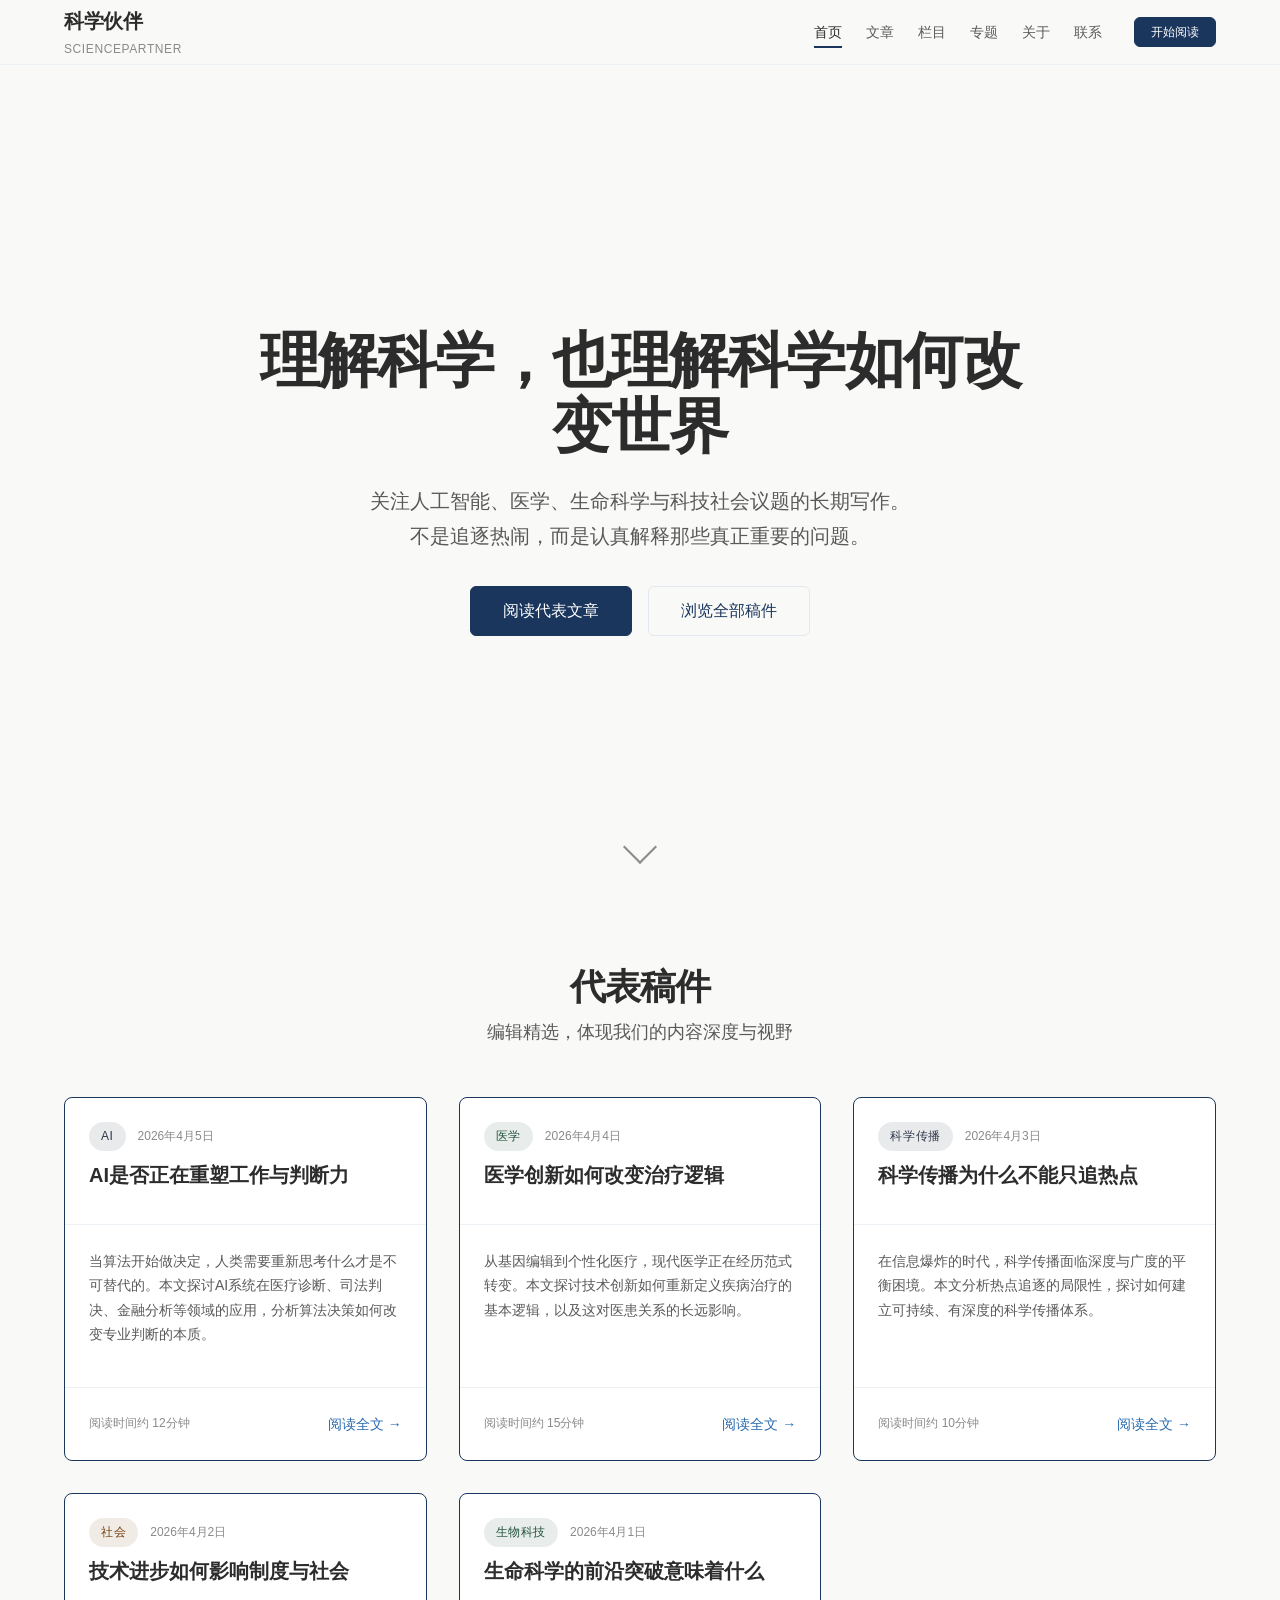
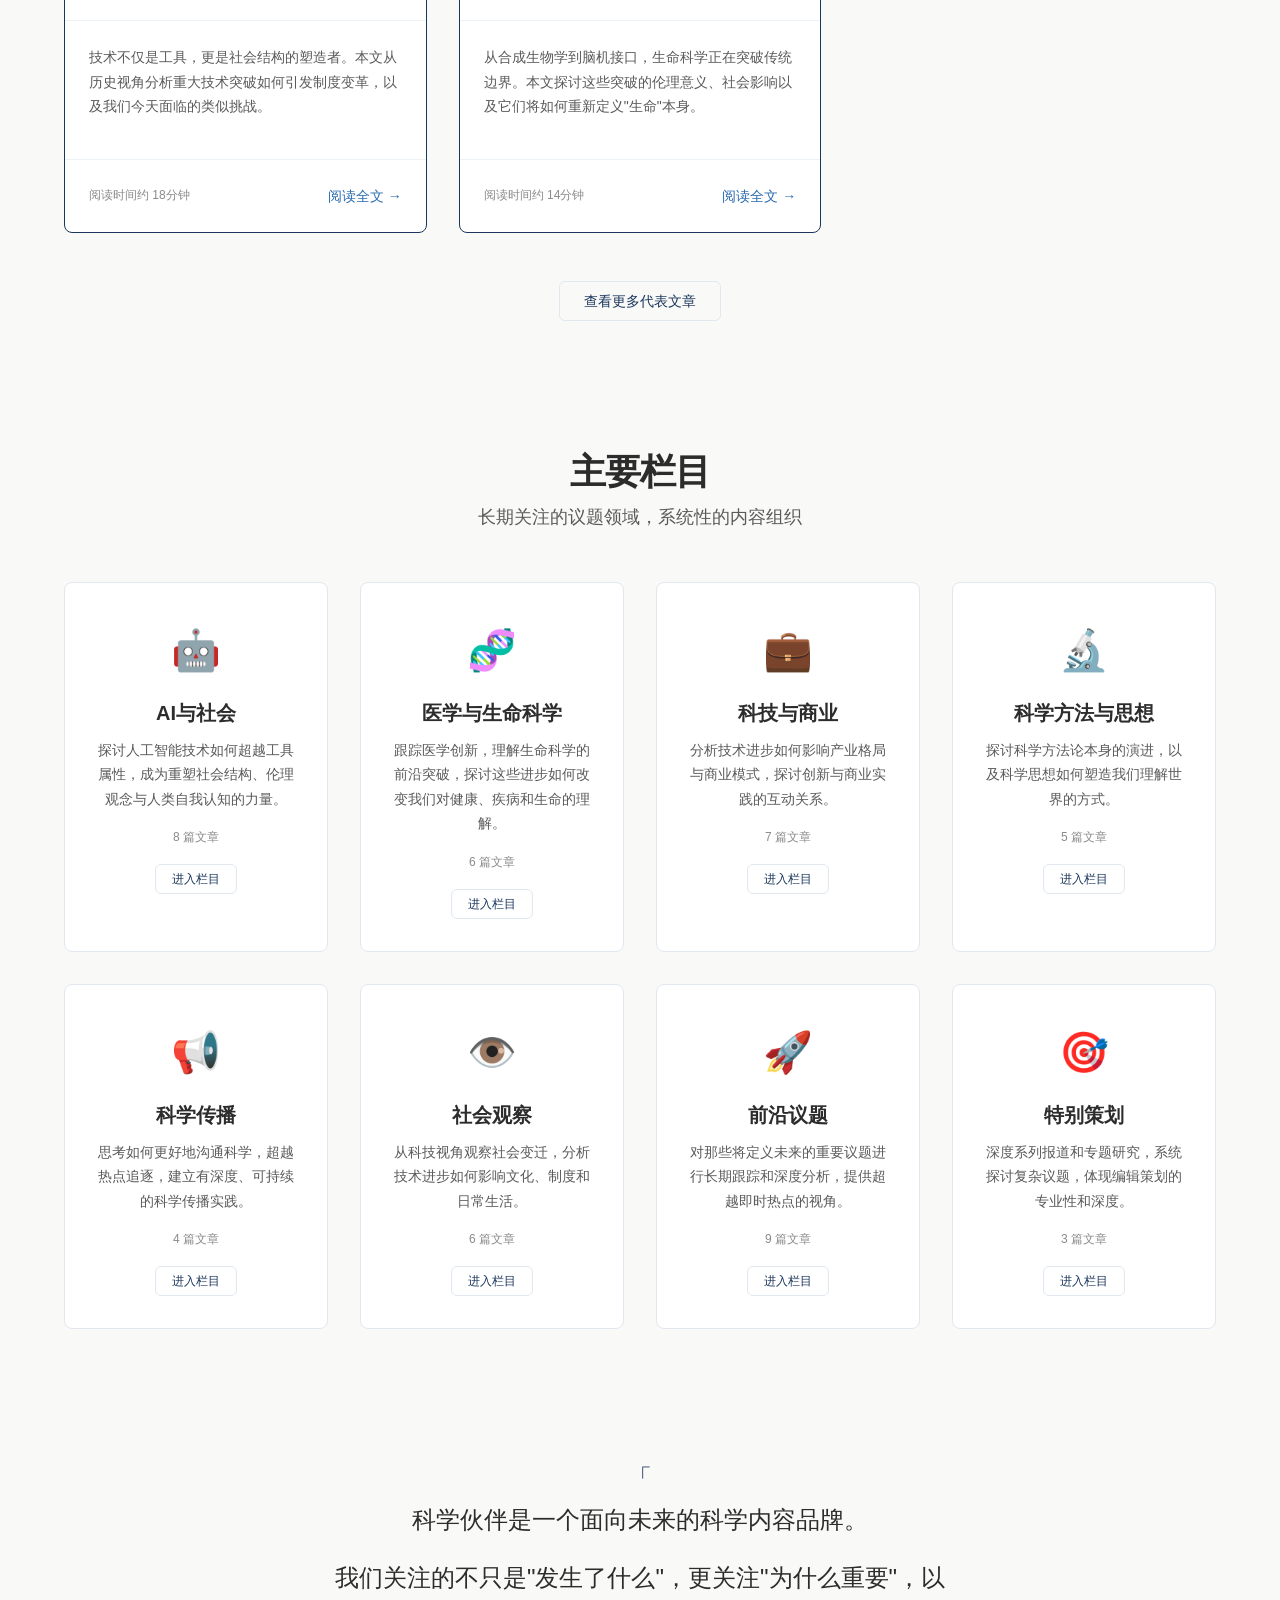
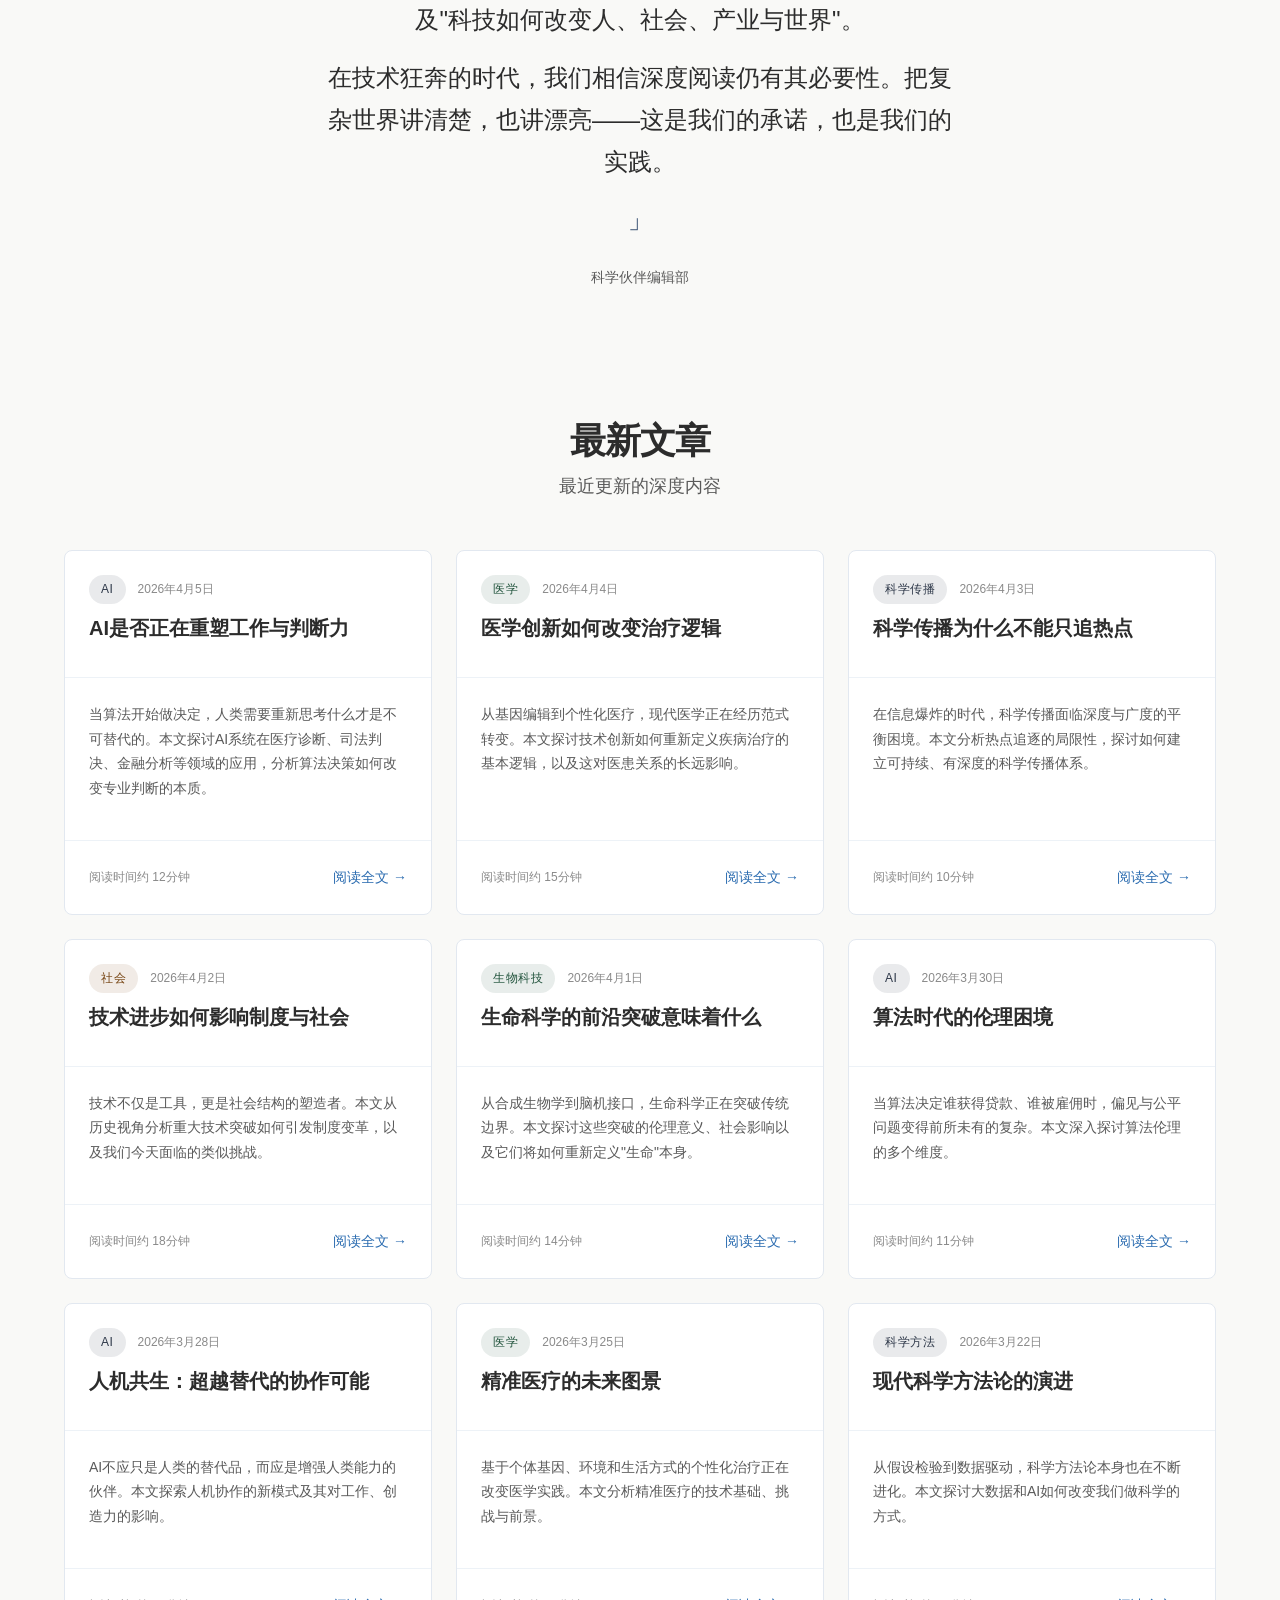
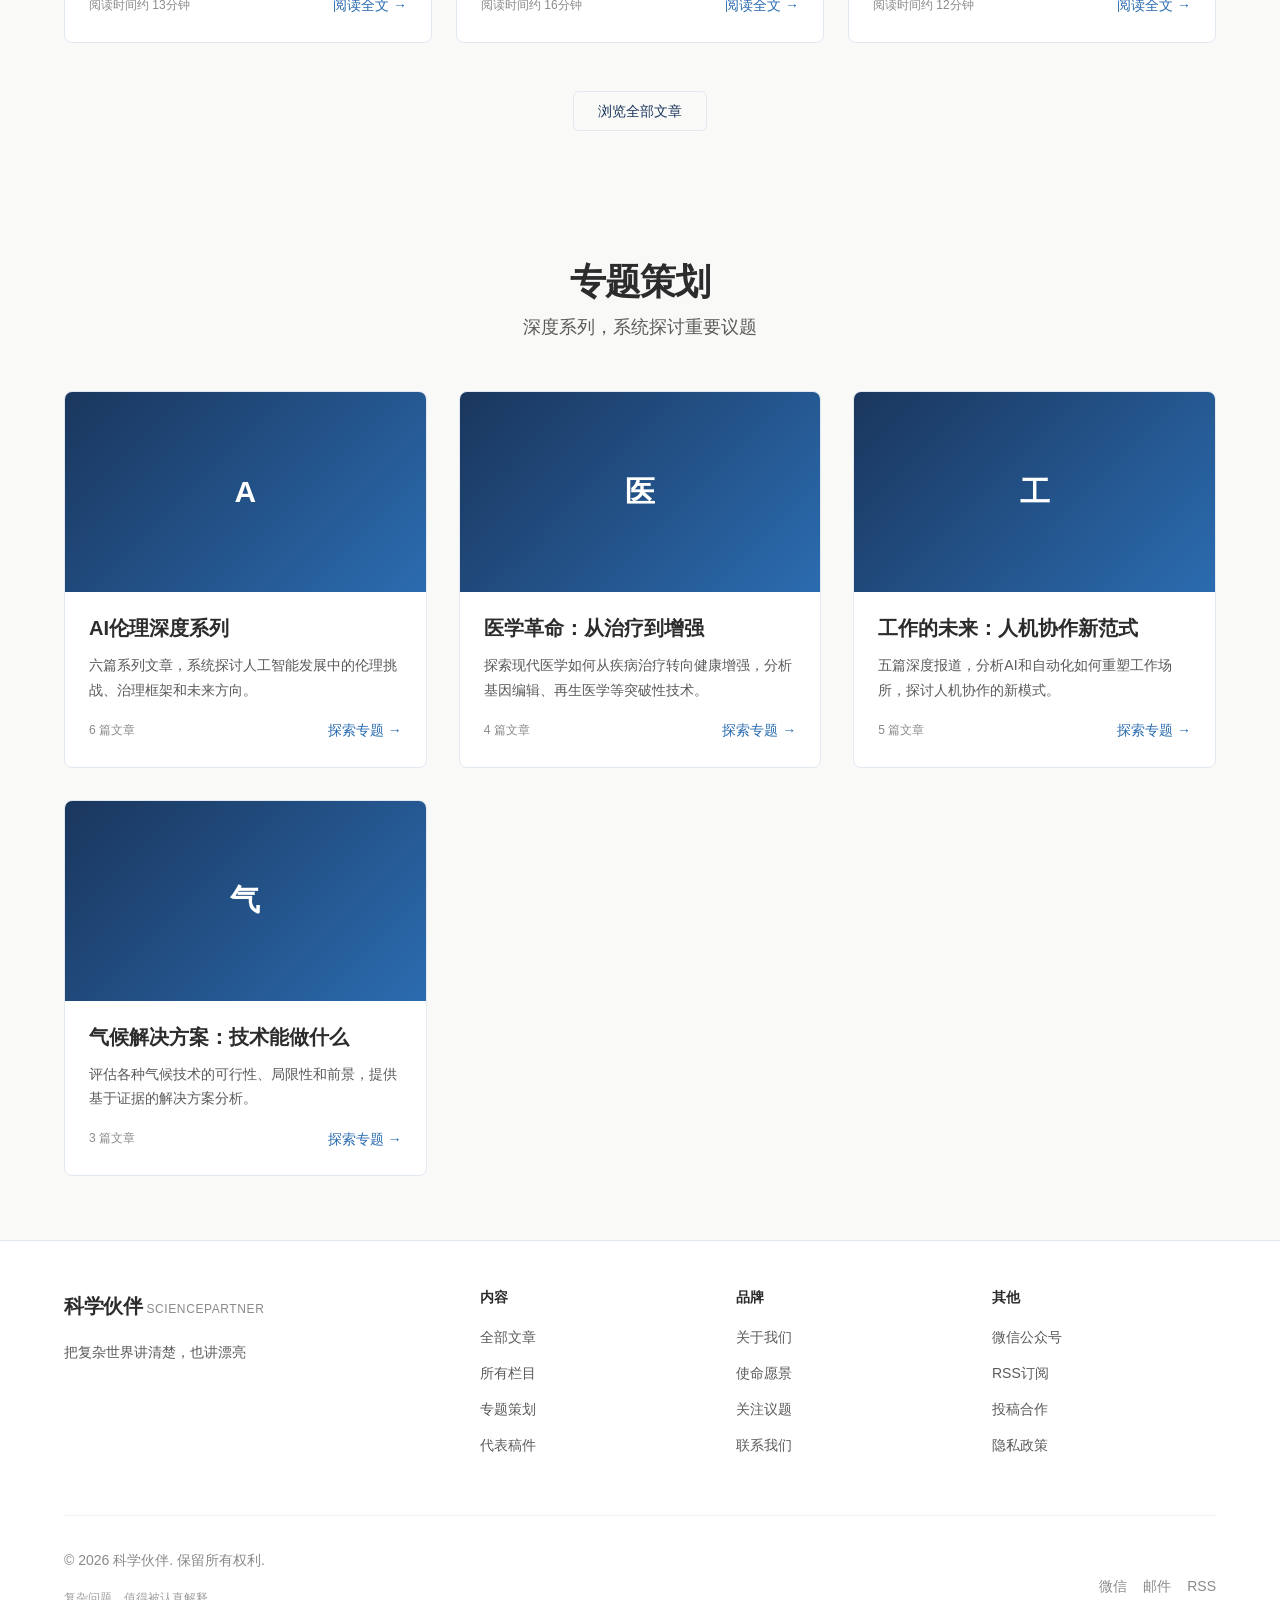
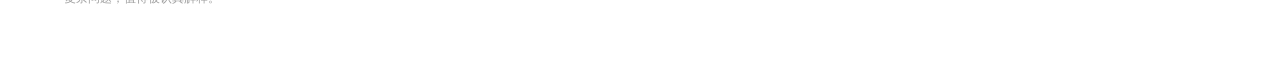
==== index.html @ 5c5bd644 "初始提交: 科学伙伴网站" ====
<!DOCTYPE html>
<html lang="zh-CN">
<head>
    <meta charset="UTF-8">
    <meta name="viewport" content="width=device-width, initial-scale=1.0">
    <title>科学伙伴 - 理解科学，也理解科学如何改变世界</title>
    <meta name="description" content="科学伙伴是一个面向未来的科学内容品牌，关注人工智能、医学、生命科学与科技社会议题的深度写作。">
    
    <!-- Open Graph -->
    <meta property="og:title" content="科学伙伴 - 理解科学，也理解科学如何改变世界">
    <meta property="og:description" content="高端科学内容品牌，专注于深度科学写作与传播">
    <meta property="og:type" content="website">
    <meta property="og:url" content="https://sciencepartner.com.cn">
    
    <!-- 字体预加载 -->
    <link rel="preconnect" href="https://fonts.googleapis.com">
    <link rel="preconnect" href="https://fonts.gstatic.com" crossorigin>
    
    <!-- CSS -->
    <link rel="stylesheet" href="css/main.css">
    <link rel="stylesheet" href="css/components.css">
    <link rel="stylesheet" href="css/utilities.css">
    
    <!-- Favicon -->
    <link rel="icon" type="image/svg+xml" href="assets/icons/favicon.svg">
    <link rel="alternate icon" href="assets/icons/favicon.ico">
    
    <!-- 主题颜色 -->
    <meta name="theme-color" content="#F9F9F7">
    
    <!-- 脚本 -->
    <script src="js/main.js" defer></script>
</head>
<body>
    <!-- 导航栏 -->
    <nav class="navbar" role="navigation" aria-label="主导航">
        <div class="container">
            <a href="/" class="navbar-brand">
                <span class="brand-name">科学伙伴</span>
                <span class="brand-subtitle">SciencePartner</span>
            </a>
            
            <button class="navbar-toggle" aria-label="切换菜单" aria-expanded="false">
                <span class="toggle-icon"></span>
            </button>
            
            <div class="navbar-menu">
                <ul class="navbar-nav">
                    <li class="nav-item"><a href="/" class="nav-link active">首页</a></li>
                    <li class="nav-item"><a href="essays.html" class="nav-link">文章</a></li>
                    <li class="nav-item"><a href="columns/" class="nav-link">栏目</a></li>
                    <li class="nav-item"><a href="features/" class="nav-link">专题</a></li>
                    <li class="nav-item"><a href="about.html" class="nav-link">关于</a></li>
                    <li class="nav-item"><a href="contact.html" class="nav-link">联系</a></li>
                </ul>
                
                <div class="navbar-actions">
                    <a href="essays.html?filter=featured" class="btn btn-primary btn-sm">开始阅读</a>
                </div>
            </div>
        </div>
    </nav>

    <!-- Hero 首屏 -->
    <header class="hero" role="banner">
        <div class="container">
            <div class="hero-content">
                <h1 class="hero-title">理解科学，也理解科学如何改变世界</h1>
                <p class="hero-subtitle">
                    关注人工智能、医学、生命科学与科技社会议题的长期写作。<br>
                    不是追逐热闹，而是认真解释那些真正重要的问题。
                </p>
                <div class="hero-actions">
                    <a href="#featured-essays" class="btn btn-primary btn-lg">阅读代表文章</a>
                    <a href="essays.html" class="btn btn-outline btn-lg">浏览全部稿件</a>
                </div>
            </div>
            
            <div class="hero-scroll">
                <a href="#featured-essays" class="scroll-indicator" aria-label="向下滚动">
                    <span class="scroll-arrow"></span>
                </a>
            </div>
        </div>
    </header>

    <main class="main-content">
        <!-- 代表稿件 -->
        <section id="featured-essays" class="section section-featured">
            <div class="container">
                <div class="section-header">
                    <h2 class="section-title">代表稿件</h2>
                    <p class="section-subtitle">编辑精选，体现我们的内容深度与视野</p>
                </div>
                
                <div class="essays-grid" id="featured-essays-grid">
                    <!-- 动态加载代表文章 -->
                </div>
                
                <div class="section-footer">
                    <a href="essays.html?filter=featured" class="btn btn-outline">查看更多代表文章</a>
                </div>
            </div>
        </section>

        <!-- 栏目入口 -->
        <section class="section section-columns">
            <div class="container">
                <div class="section-header">
                    <h2 class="section-title">主要栏目</h2>
                    <p class="section-subtitle">长期关注的议题领域，系统性的内容组织</p>
                </div>
                
                <div class="columns-grid" id="columns-grid">
                    <!-- 动态加载栏目 -->
                </div>
            </div>
        </section>

        <!-- 品牌说明 -->
        <section class="section section-brand">
            <div class="container container-narrow">
                <div class="brand-statement">
                    <blockquote class="statement-quote">
                        <p>科学伙伴是一个面向未来的科学内容品牌。</p>
                        <p>我们关注的不只是"发生了什么"，更关注"为什么重要"，以及"科技如何改变人、社会、产业与世界"。</p>
                        <p>在技术狂奔的时代，我们相信深度阅读仍有其必要性。把复杂世界讲清楚，也讲漂亮——这是我们的承诺，也是我们的实践。</p>
                    </blockquote>
                    <div class="statement-author">
                        <span class="author-name">科学伙伴编辑部</span>
                    </div>
                </div>
            </div>
        </section>

        <!-- 最新文章 -->
        <section class="section section-latest">
            <div class="container">
                <div class="section-header">
                    <h2 class="section-title">最新文章</h2>
                    <p class="section-subtitle">最近更新的深度内容</p>
                </div>
                
                <div class="essays-grid essays-grid-compact" id="latest-essays-grid">
                    <!-- 动态加载最新文章 -->
                </div>
                
                <div class="section-footer">
                    <a href="essays.html" class="btn btn-outline">浏览全部文章</a>
                </div>
            </div>
        </section>

        <!-- 专题策划 -->
        <section class="section section-features">
            <div class="container">
                <div class="section-header">
                    <h2 class="section-title">专题策划</h2>
                    <p class="section-subtitle">深度系列，系统探讨重要议题</p>
                </div>
                
                <div class="features-grid" id="features-grid">
                    <!-- 动态加载专题 -->
                </div>
            </div>
        </section>
    </main>

    <!-- 页脚 -->
    <footer class="footer" role="contentinfo">
        <div class="container">
            <div class="footer-content">
                <div class="footer-brand">
                    <a href="/" class="footer-logo">
                        <span class="brand-name">科学伙伴</span>
                        <span class="brand-subtitle">SciencePartner</span>
                    </a>
                    <p class="footer-tagline">把复杂世界讲清楚，也讲漂亮</p>
                </div>
                
                <div class="footer-nav">
                    <div class="footer-nav-column">
                        <h3 class="footer-nav-title">内容</h3>
                        <ul class="footer-nav-list">
                            <li><a href="essays.html">全部文章</a></li>
                            <li><a href="columns/">所有栏目</a></li>
                            <li><a href="features/">专题策划</a></li>
                            <li><a href="essays.html?filter=featured">代表稿件</a></li>
                        </ul>
                    </div>
                    
                    <div class="footer-nav-column">
                        <h3 class="footer-nav-title">品牌</h3>
                        <ul class="footer-nav-list">
                            <li><a href="about.html">关于我们</a></li>
                            <li><a href="about.html#mission">使命愿景</a></li>
                            <li><a href="about.html#topics">关注议题</a></li>
                            <li><a href="contact.html">联系我们</a></li>
                        </ul>
                    </div>
                    
                    <div class="footer-nav-column">
                        <h3 class="footer-nav-title">其他</h3>
                        <ul class="footer-nav-list">
                            <li><a href="#" aria-label="微信公众号（建设中）">微信公众号</a></li>
                            <li><a href="#" aria-label="RSS订阅（建设中）">RSS订阅</a></li>
                            <li><a href="mailto:contact@sciencepartner.com.cn">投稿合作</a></li>
                            <li><a href="#" aria-label="隐私政策（建设中）">隐私政策</a></li>
                        </ul>
                    </div>
                </div>
            </div>
            
            <div class="footer-bottom">
                <div class="footer-copyright">
                    <p>&copy; 2026 科学伙伴. 保留所有权利.</p>
                    <p class="footer-legal">复杂问题，值得被认真解释。</p>
                </div>
                
                <div class="footer-social">
                    <a href="#" aria-label="微信公众号" class="social-link">微信</a>
                    <a href="#" aria-label="邮件订阅" class="social-link">邮件</a>
                    <a href="#" aria-label="RSS订阅" class="social-link">RSS</a>
                </div>
            </div>
        </div>
    </footer>

    <!-- 加载指示器 -->
    <div class="loading-overlay" id="loading-overlay">
        <div class="loading-spinner"></div>
    </div>

    <!-- 数据脚本 -->
    <script src="data/articles.js" defer></script>
    <script src="data/columns.js" defer></script>
    <script src="data/features.js" defer></script>
</body>
</html>
---- css/main.css ----
/* 科学伙伴 - 主样式文件 */
/* 设计系统：高级杂志感 + 现代知识品牌 */

:root {
    /* 配色系统 - 浅色高级杂志风 */
    --color-background: #F9F9F7;      /* 象牙白背景 */
    --color-surface: #FFFFFF;         /* 卡片表面 */
    --color-surface-alt: #F5F5F3;     /* 交替表面 */
    
    --color-text-primary: #2C2C2C;    /* 主文字 - 墨灰 */
    --color-text-secondary: #5A5A5A;  /* 次文字 - 中灰 */
    --color-text-tertiary: #8A8A8A;   /* 辅助文字 */
    --color-text-muted: #A0A0A0;      /* 弱化文字 */
    
    --color-accent: #1A365D;          /* 点缀色 - 深海军蓝 */
    --color-accent-light: #2B6CB0;    /* 强调色 - 深蓝 */
    --color-accent-lighter: #3182CE;  /* 悬停色 - 中蓝 */
    
    --color-border: #E2E8F0;          /* 边框 - 淡灰 */
    --color-border-light: #EDF2F7;    /* 浅边框 */
    
    --color-tag-ai: #2D3748;          /* AI标签 - 炭灰 */
    --color-tag-medical: #22543D;     /* 医学标签 - 深绿 */
    --color-tag-tech: #2C5282;        /* 科技标签 - 深蓝 */
    --color-tag-society: #744210;     /* 社会标签 - 深棕 */
    
    /* 深色模式配色 */
    --color-dark-background: #1A202C; /* 深蓝黑背景 */
    --color-dark-surface: #2D3748;    /* 深色表面 */
    --color-dark-text: #E2E8F0;       /* 深色模式文字 */
    --color-dark-accent: #63B3ED;     /* 深色模式点缀 */
    
    /* 字体系统 */
    --font-family-sans: -apple-system, BlinkMacSystemFont, "Segoe UI", Roboto, "Helvetica Neue", Arial, sans-serif;
    --font-family-serif: Georgia, "Times New Roman", Times, serif;
    --font-family-mono: "SF Mono", Monaco, "Cascadia Mono", "Roboto Mono", monospace;
    
    --font-weight-normal: 400;
    --font-weight-medium: 500;
    --font-weight-semibold: 600;
    --font-weight-bold: 700;
    
    /* 字号系统 (基于1rem = 16px) */
    --font-size-xs: 0.75rem;      /* 12px */
    --font-size-sm: 0.875rem;     /* 14px */
    --font-size-base: 1rem;       /* 16px */
    --font-size-lg: 1.125rem;     /* 18px */
    --font-size-xl: 1.25rem;      /* 20px */
    --font-size-2xl: 1.5rem;      /* 24px */
    --font-size-3xl: 1.875rem;    /* 30px */
    --font-size-4xl: 2.25rem;     /* 36px */
    --font-size-5xl: 3rem;        /* 48px */
    --font-size-6xl: 3.75rem;     /* 60px */
    
    /* 行高系统 */
    --line-height-tight: 1.25;
    --line-height-normal: 1.5;
    --line-height-relaxed: 1.75;
    --line-height-loose: 2;
    
    /* 间距系统 (基于8px网格) */
    --spacing-0: 0;
    --spacing-1: 0.25rem;     /* 4px */
    --spacing-2: 0.5rem;      /* 8px */
    --spacing-3: 0.75rem;     /* 12px */
    --spacing-4: 1rem;        /* 16px */
    --spacing-5: 1.25rem;     /* 20px */
    --spacing-6: 1.5rem;      /* 24px */
    --spacing-8: 2rem;        /* 32px */
    --spacing-10: 2.5rem;     /* 40px */
    --spacing-12: 3rem;       /* 48px */
    --spacing-16: 4rem;       /* 64px */
    --spacing-20: 5rem;       /* 80px */
    --spacing-24: 6rem;       /* 96px */
    --spacing-32: 8rem;       /* 128px */
    
    /* 圆角系统 */
    --radius-sm: 0.125rem;    /* 2px */
    --radius-md: 0.375rem;    /* 6px */
    --radius-lg: 0.5rem;      /* 8px */
    --radius-xl: 0.75rem;     /* 12px */
    --radius-2xl: 1rem;       /* 16px */
    --radius-full: 9999px;
    
    /* 阴影系统 */
    --shadow-sm: 0 1px 2px 0 rgba(0, 0, 0, 0.05);
    --shadow-md: 0 4px 6px -1px rgba(0, 0, 0, 0.1), 0 2px 4px -1px rgba(0, 0, 0, 0.06);
    --shadow-lg: 0 10px 15px -3px rgba(0, 0, 0, 0.1), 0 4px 6px -2px rgba(0, 0, 0, 0.05);
    --shadow-xl: 0 20px 25px -5px rgba(0, 0, 0, 0.1), 0 10px 10px -5px rgba(0, 0, 0, 0.04);
    --shadow-2xl: 0 25px 50px -12px rgba(0, 0, 0, 0.25);
    
    /* 过渡动画 */
    --transition-fast: 150ms cubic-bezier(0.4, 0, 0.2, 1);
    --transition-normal: 250ms cubic-bezier(0.4, 0, 0.2, 1);
    --transition-slow: 350ms cubic-bezier(0.4, 0, 0.2, 1);
    
    /* 容器宽度 */
    --container-sm: 640px;
    --container-md: 768px;
    --container-lg: 1024px;
    --container-xl: 1200px;
    --container-2xl: 1400px;
    
    /* 文章阅读宽度 */
    --article-width: 42rem;   /* 672px - 最佳阅读宽度 */
    
    /* Z-index 层级 */
    --z-dropdown: 1000;
    --z-sticky: 1020;
    --z-fixed: 1030;
    --z-modal-backdrop: 1040;
    --z-modal: 1050;
    --z-popover: 1060;
    --z-tooltip: 1070;
}

/* 基础重置 */
*, *::before, *::after {
    box-sizing: border-box;
    margin: 0;
    padding: 0;
}

html {
    font-size: 16px;
    -webkit-text-size-adjust: 100%;
    -webkit-font-smoothing: antialiased;
    -moz-osx-font-smoothing: grayscale;
    scroll-behavior: smooth;
}

body {
    font-family: var(--font-family-sans);
    font-size: var(--font-size-base);
    line-height: var(--line-height-relaxed);
    color: var(--color-text-primary);
    background-color: var(--color-background);
    overflow-x: hidden;
}

/* 排版基础 */
h1, h2, h3, h4, h5, h6 {
    font-weight: var(--font-weight-semibold);
    line-height: var(--line-height-tight);
    margin-bottom: var(--spacing-4);
    color: var(--color-text-primary);
}

h1 {
    font-size: var(--font-size-5xl);
    font-weight: var(--font-weight-bold);
    letter-spacing: -0.025em;
}

h2 {
    font-size: var(--font-size-4xl);
    letter-spacing: -0.025em;
}

h3 {
    font-size: var(--font-size-3xl);
}

h4 {
    font-size: var(--font-size-2xl);
}

h5 {
    font-size: var(--font-size-xl);
}

h6 {
    font-size: var(--font-size-lg);
}

p {
    margin-bottom: var(--spacing-4);
}

a {
    color: var(--color-accent-light);
    text-decoration: none;
    transition: color var(--transition-fast);
}

a:hover {
    color: var(--color-accent-lighter);
}

/* 容器系统 */
.container {
    width: 100%;
    max-width: var(--container-xl);
    margin: 0 auto;
    padding: 0 var(--spacing-6);
}

.container-narrow {
    max-width: var(--article-width);
}

/* 工具类 - 将在 utilities.css 中扩展 */

/* 响应式断点 */
@media (max-width: 768px) {
    :root {
        --font-size-5xl: 2.5rem;      /* 40px */
        --font-size-4xl: 2rem;        /* 32px */
        --font-size-3xl: 1.5rem;      /* 24px */
    }
    
    .container {
        padding: 0 var(--spacing-4);
    }
}

/* 深色模式支持 */
@media (prefers-color-scheme: dark) {
    :root {
        --color-background: var(--color-dark-background);
        --color-surface: var(--color-dark-surface);
        --color-surface-alt: #2A4365;
        
        --color-text-primary: var(--color-dark-text);
        --color-text-secondary: #CBD5E0;
        --color-text-tertiary: #A0AEC0;
        --color-text-muted: #718096;
        
        --color-accent: var(--color-dark-accent);
        --color-accent-light: #90CDF4;
        --color-accent-lighter: #63B3ED;
        
        --color-border: #4A5568;
        --color-border-light: #2D3748;
    }
}

/* 打印样式 */
@media print {
    body {
        background: white;
        color: black;
        font-size: 12pt;
    }
    
    .navbar,
    .footer,
    .hero-actions,
    .section-footer {
        display: none;
    }
    
    a {
        color: black;
        text-decoration: underline;
    }
    
    .container {
        max-width: 100%;
        padding: 0;
    }
}
---- css/components.css ----
/* 科学伙伴 - 组件样式 */

/* ===== 导航栏 ===== */
.navbar {
    position: fixed;
    top: 0;
    left: 0;
    right: 0;
    z-index: var(--z-fixed);
    background-color: rgba(249, 249, 247, 0.95);
    backdrop-filter: blur(10px);
    border-bottom: 1px solid var(--color-border-light);
    transition: all var(--transition-normal);
}

.navbar.scrolled {
    box-shadow: var(--shadow-sm);
}

.navbar .container {
    display: flex;
    align-items: center;
    justify-content: space-between;
    height: 4rem;
}

.navbar-brand {
    display: flex;
    flex-direction: column;
    text-decoration: none;
    color: var(--color-text-primary);
}

.brand-name {
    font-size: var(--font-size-xl);
    font-weight: var(--font-weight-bold);
    letter-spacing: -0.025em;
}

.brand-subtitle {
    font-size: var(--font-size-xs);
    color: var(--color-text-tertiary);
    letter-spacing: 0.05em;
    text-transform: uppercase;
}

.navbar-toggle {
    display: none;
    background: none;
    border: none;
    cursor: pointer;
    padding: var(--spacing-2);
    color: var(--color-text-primary);
}

.toggle-icon {
    display: block;
    width: 1.5rem;
    height: 2px;
    background-color: currentColor;
    position: relative;
    transition: var(--transition-fast);
}

.toggle-icon::before,
.toggle-icon::after {
    content: '';
    position: absolute;
    width: 100%;
    height: 2px;
    background-color: currentColor;
    left: 0;
    transition: var(--transition-fast);
}

.toggle-icon::before {
    top: -6px;
}

.toggle-icon::after {
    bottom: -6px;
}

.navbar-toggle[aria-expanded="true"] .toggle-icon {
    background-color: transparent;
}

.navbar-toggle[aria-expanded="true"] .toggle-icon::before {
    transform: rotate(45deg);
    top: 0;
}

.navbar-toggle[aria-expanded="true"] .toggle-icon::after {
    transform: rotate(-45deg);
    bottom: 0;
}

.navbar-menu {
    display: flex;
    align-items: center;
    gap: var(--spacing-8);
}

.navbar-nav {
    display: flex;
    list-style: none;
    gap: var(--spacing-6);
}

.nav-link {
    color: var(--color-text-secondary);
    font-size: var(--font-size-sm);
    font-weight: var(--font-weight-medium);
    text-decoration: none;
    padding: var(--spacing-2) 0;
    position: relative;
    transition: color var(--transition-fast);
}

.nav-link:hover,
.nav-link.active {
    color: var(--color-text-primary);
}

.nav-link.active::after {
    content: '';
    position: absolute;
    bottom: 0;
    left: 0;
    right: 0;
    height: 2px;
    background-color: var(--color-accent);
}

.navbar-actions {
    display: flex;
    gap: var(--spacing-3);
}

/* ===== Hero 首屏 ===== */
.hero {
    min-height: 100vh;
    display: flex;
    align-items: center;
    position: relative;
    padding-top: 4rem;
    background: linear-gradient(135deg, 
        rgba(249, 249, 247, 0.9) 0%,
        rgba(249, 249, 247, 0.95) 100%);
}

.hero-content {
    max-width: 48rem;
    margin: 0 auto;
    text-align: center;
    padding: var(--spacing-16) 0;
}

.hero-title {
    font-size: var(--font-size-6xl);
    font-weight: var(--font-weight-bold);
    line-height: 1.1;
    margin-bottom: var(--spacing-6);
    letter-spacing: -0.025em;
    color: var(--color-text-primary);
}

.hero-subtitle {
    font-size: var(--font-size-xl);
    line-height: var(--line-height-relaxed);
    color: var(--color-text-secondary);
    margin-bottom: var(--spacing-8);
    max-width: 36rem;
    margin-left: auto;
    margin-right: auto;
}

.hero-actions {
    display: flex;
    gap: var(--spacing-4);
    justify-content: center;
    flex-wrap: wrap;
}

.hero-scroll {
    position: absolute;
    bottom: var(--spacing-8);
    left: 0;
    right: 0;
    text-align: center;
}

.scroll-indicator {
    display: inline-block;
    color: var(--color-text-tertiary);
    transition: color var(--transition-fast);
}

.scroll-indicator:hover {
    color: var(--color-text-primary);
}

.scroll-arrow {
    display: block;
    width: 1.5rem;
    height: 1.5rem;
    border-right: 2px solid currentColor;
    border-bottom: 2px solid currentColor;
    transform: rotate(45deg);
    animation: bounce 2s infinite;
}

@keyframes bounce {
    0%, 20%, 50%, 80%, 100% {
        transform: translateY(0) rotate(45deg);
    }
    40% {
        transform: translateY(-10px) rotate(45deg);
    }
    60% {
        transform: translateY(-5px) rotate(45deg);
    }
}

/* ===== 按钮 ===== */
.btn {
    display: inline-flex;
    align-items: center;
    justify-content: center;
    padding: var(--spacing-3) var(--spacing-6);
    font-size: var(--font-size-sm);
    font-weight: var(--font-weight-medium);
    line-height: 1;
    text-decoration: none;
    border: 1px solid transparent;
    border-radius: var(--radius-md);
    cursor: pointer;
    transition: all var(--transition-fast);
    user-select: none;
}

.btn:focus {
    outline: 2px solid var(--color-accent-light);
    outline-offset: 2px;
}

.btn-primary {
    background-color: var(--color-accent);
    color: white;
    border-color: var(--color-accent);
}

.btn-primary:hover {
    background-color: var(--color-accent-light);
    border-color: var(--color-accent-light);
    transform: translateY(-1px);
    box-shadow: var(--shadow-md);
}

.btn-outline {
    background-color: transparent;
    color: var(--color-accent);
    border-color: var(--color-border);
}

.btn-outline:hover {
    background-color: var(--color-surface);
    border-color: var(--color-accent);
    transform: translateY(-1px);
    box-shadow: var(--shadow-sm);
}

.btn-sm {
    padding: var(--spacing-2) var(--spacing-4);
    font-size: var(--font-size-xs);
}

.btn-lg {
    padding: var(--spacing-4) var(--spacing-8);
    font-size: var(--font-size-base);
}

/* ===== 章节 ===== */
.section {
    padding: var(--spacing-16) 0;
}

.section-header {
    text-align: center;
    margin-bottom: var(--spacing-12);
}

.section-title {
    font-size: var(--font-size-4xl);
    font-weight: var(--font-weight-bold);
    margin-bottom: var(--spacing-2);
    color: var(--color-text-primary);
}

.section-subtitle {
    font-size: var(--font-size-lg);
    color: var(--color-text-secondary);
    max-width: 36rem;
    margin: 0 auto;
}

.section-footer {
    text-align: center;
    margin-top: var(--spacing-12);
}

/* ===== 文章卡片 ===== */
.essays-grid {
    display: grid;
    grid-template-columns: repeat(auto-fill, minmax(320px, 1fr));
    gap: var(--spacing-8);
}

.essays-grid-compact {
    grid-template-columns: repeat(auto-fill, minmax(280px, 1fr));
    gap: var(--spacing-6);
}

.essay-card {
    background-color: var(--color-surface);
    border: 1px solid var(--color-border);
    border-radius: var(--radius-lg);
    overflow: hidden;
    transition: all var(--transition-normal);
    height: 100%;
    display: flex;
    flex-direction: column;
}

.essay-card:hover {
    transform: translateY(-4px);
    box-shadow: var(--shadow-lg);
    border-color: var(--color-border-light);
}

.essay-card-featured {
    border-color: var(--color-accent);
}

.essay-card-header {
    padding: var(--spacing-6);
    border-bottom: 1px solid var(--color-border-light);
}

.essay-card-meta {
    display: flex;
    align-items: center;
    gap: var(--spacing-3);
    margin-bottom: var(--spacing-3);
    flex-wrap: wrap;
}

.essay-category {
    display: inline-block;
    padding: var(--spacing-1) var(--spacing-3);
    font-size: var(--font-size-xs);
    font-weight: var(--font-weight-medium);
    border-radius: var(--radius-full);
    text-transform: uppercase;
    letter-spacing: 0.05em;
}

.essay-category-ai {
    background-color: rgba(45, 55, 72, 0.1);
    color: var(--color-tag-ai);
}

.essay-category-medical {
    background-color: rgba(34, 84, 61, 0.1);
    color: var(--color-tag-medical);
}

.essay-category-tech {
    background-color: rgba(44, 82, 130, 0.1);
    color: var(--color-tag-tech);
}

.essay-category-society {
    background-color: rgba(116, 66, 16, 0.1);
    color: var(--color-tag-society);
}

.essay-date {
    font-size: var(--font-size-xs);
    color: var(--color-text-tertiary);
}

.essay-card-title {
    font-size: var(--font-size-xl);
    font-weight: var(--font-weight-semibold);
    line-height: var(--line-height-tight);
    margin-bottom: var(--spacing-3);
    color: var(--color-text-primary);
}

.essay-card-title a {
    color: inherit;
    text-decoration: none;
}

.essay-card-title a:hover {
    color: var(--color-accent);
}

.essay-card-body {
    padding: var(--spacing-6);
    flex-grow: 1;
}

.essay-card-summary {
    font-size: var(--font-size-sm);
    line-height: var(--line-height-relaxed);
    color: var(--color-text-secondary);
    margin-bottom: var(--spacing-4);
}

.essay-card-footer {
    padding: var(--spacing-6);
    border-top: 1px solid var(--color-border-light);
    display: flex;
    justify-content: space-between;
    align-items: center;
}

.essay-reading-time {
    font-size: var(--font-size-xs);
    color: var(--color-text-tertiary);
}

/* ===== 栏目卡片 ===== */
.columns-grid {
    display: grid;
    grid-template-columns: repeat(auto-fit, minmax(250px, 1fr));
    gap: var(--spacing-8);
}

.column-card {
    background-color: var(--color-surface);
    border: 1px solid var(--color-border);
    border-radius: var(--radius-lg);
    padding: var(--spacing-8);
    text-align: center;
    transition: all var(--transition-normal);
}

.column-card:hover {
    transform: translateY(-2px);
    box-shadow: var(--shadow-md);
    border-color: var(--color-accent);
}

.column-icon {
    font-size: 2.5rem;
    margin-bottom: var(--spacing-4);
    color: var(--color-accent);
}

.column-title {
    font-size: var(--font-size-xl);
    font-weight: var(--font-weight-semibold);
    margin-bottom: var(--spacing-3);
    color: var(--color-text-primary);
}

.column-description {
    font-size: var(--font-size-sm);
    color: var(--color-text-secondary);
    margin-bottom: var(--spacing-4);
    line-height: var(--line-height-relaxed);
}

.column-count {
    font-size: var(--font-size-xs);
    color: var(--color-text-tertiary);
    margin-bottom: var(--spacing-4);
}

/* ===== 品牌说明 ===== */
.brand-statement {
    text-align: center;
}

.statement-quote {
    font-size: var(--font-size-2xl);
    line-height: var(--line-height-relaxed);
    color: var(--color-text-primary);
    margin-bottom: var(--spacing-6);
    font-style: normal;
    quotes: "「" "」";
}

.statement-quote::before {
    content: open-quote;
    color: var(--color-accent);
}

.statement-quote::after {
    content: close-quote;
    color: var(--color-accent);
}

.statement-author {
    font-size: var(--font-size-sm);
    color: var(--color-text-secondary);
}

.author-name {
    font-weight: var(--font-weight-medium);
}

/* ===== 专题卡片 ===== */
.features-grid {
    display: grid;
    grid-template-columns: repeat(auto-fit, minmax(300px, 1fr));
    gap: var(--spacing-8);
}

.feature-card {
    background-color: var(--color-surface);
    border: 1px solid var(--color-border);
    border-radius: var(--radius-lg);
    overflow: hidden;
    transition: all var(--transition-normal);
}

.feature-card:hover {
    transform: translateY(-2px);
    box-shadow: var(--shadow-lg);
}

.feature-card-image {
    height: 200px;
    background-color: var(--color-surface-alt);
    background-image: linear-gradient(135deg, var(--color-accent) 0%, var(--color-accent-light) 100%);
    display: flex;
    align-items: center;
    justify-content: center;
    color: white;
    font-size: var(--font-size-3xl);
    font-weight: var(--font-weight-bold);
}

.feature-card-content {
    padding: var(--spacing-6);
}

.feature-card-title {
    font-size: var(--font-size-xl);
    font-weight: var(--font-weight-semibold);
    margin-bottom: var(--spacing-3);
    color: var(--color-text-primary);
}

.feature-card-description {
    font-size: var(--font-size-sm);
    color: var(--color-text-secondary);
    margin-bottom: var(--spacing-4);
    line-height: var(--line-height-relaxed);
}

.feature-card-meta {
    display: flex;
    justify-content: space-between;
    align-items: center;
    font-size: var(--font-size-xs);
    color: var(--color-text-tertiary);
}

/* ===== 页脚 ===== */
.footer {
    background-color: var(--color-surface);
    border-top: 1px solid var(--color-border);
    padding: var(--spacing-12) 0 var(--spacing-8);
}

.footer-content {
    display: grid;
    grid-template-columns: 1fr 2fr;
    gap: var(--spacing-12);
    margin-bottom: var(--spacing-12);
}

.footer-brand {
    display: flex;
    flex-direction: column;
}

.footer-logo {
    text-decoration: none;
    color: var(--color-text-primary);
    margin-bottom: var(--spacing-4);
}

.footer-tagline {
    font-size: var(--font-size-sm);
    color: var(--color-text-secondary);
    line-height: var(--line-height-relaxed);
}

.footer-nav {
    display: grid;
    grid-template-columns: repeat(3, 1fr);
    gap: var(--spacing-8);
}

.footer-nav-title {
    font-size: var(--font-size-sm);
    font-weight: var(--font-weight-semibold);
    margin-bottom: var(--spacing-4);
    color: var(--color-text-primary);
}

.footer-nav-list {
    list-style: none;
}

.footer-nav-list li {
    margin-bottom: var(--spacing-2);
}

.footer-nav-list a {
    font-size: var(--font-size-sm);
    color: var(--color-text-secondary);
    text-decoration: none;
    transition: color var(--transition-fast);
}

.footer-nav-list a:hover {
    color: var(--color-text-primary);
}

.footer-bottom {
    display: flex;
    justify-content: space-between;
    align-items: center;
    padding-top: var(--spacing-8);
    border-top: 1px solid var(--color-border-light);
}

.footer-copyright {
    font-size: var(--font-size-sm);
    color: var(--color-text-tertiary);
}

.footer-legal {
    font-size: var(--font-size-xs);
    color: var(--color-text-muted);
    margin-top: var(--spacing-1);
}

.footer-social {
    display: flex;
    gap: var(--spacing-4);
}

.social-link {
    font-size: var(--font-size-sm);
    color: var(--color-text-tertiary);
    text-decoration: none;
    transition: color var(--transition-fast);
}

.social-link:hover {
    color: var(--color-text-primary);
}

/* ===== 加载指示器 ===== */
.loading-overlay {
    position: fixed;
    top: 0;
    left: 0;
    right: 0;
    bottom: 0;
    background-color: rgba(249
---- css/utilities.css ----
/* 科学伙伴 - 工具类样式 */

/* ===== 间距工具 ===== */
.m-0 { margin: var(--spacing-0); }
.m-1 { margin: var(--spacing-1); }
.m-2 { margin: var(--spacing-2); }
.m-3 { margin: var(--spacing-3); }
.m-4 { margin: var(--spacing-4); }
.m-5 { margin: var(--spacing-5); }
.m-6 { margin: var(--spacing-6); }
.m-8 { margin: var(--spacing-8); }
.m-10 { margin: var(--spacing-10); }
.m-12 { margin: var(--spacing-12); }
.m-16 { margin: var(--spacing-16); }
.m-20 { margin: var(--spacing-20); }
.m-24 { margin: var(--spacing-24); }
.m-32 { margin: var(--spacing-32); }
.m-auto { margin: auto; }

.mt-0 { margin-top: var(--spacing-0); }
.mt-1 { margin-top: var(--spacing-1); }
.mt-2 { margin-top: var(--spacing-2); }
.mt-3 { margin-top: var(--spacing-3); }
.mt-4 { margin-top: var(--spacing-4); }
.mt-5 { margin-top: var(--spacing-5); }
.mt-6 { margin-top: var(--spacing-6); }
.mt-8 { margin-top: var(--spacing-8); }
.mt-10 { margin-top: var(--spacing-10); }
.mt-12 { margin-top: var(--spacing-12); }
.mt-16 { margin-top: var(--spacing-16); }
.mt-20 { margin-top: var(--spacing-20); }
.mt-24 { margin-top: var(--spacing-24); }
.mt-32 { margin-top: var(--spacing-32); }
.mt-auto { margin-top: auto; }

.mb-0 { margin-bottom: var(--spacing-0); }
.mb-1 { margin-bottom: var(--spacing-1); }
.mb-2 { margin-bottom: var(--spacing-2); }
.mb-3 { margin-bottom: var(--spacing-3); }
.mb-4 { margin-bottom: var(--spacing-4); }
.mb-5 { margin-bottom: var(--spacing-5); }
.mb-6 { margin-bottom: var(--spacing-6); }
.mb-8 { margin-bottom: var(--spacing-8); }
.mb-10 { margin-bottom: var(--spacing-10); }
.mb-12 { margin-bottom: var(--spacing-12); }
.mb-16 { margin-bottom: var(--spacing-16); }
.mb-20 { margin-bottom: var(--spacing-20); }
.mb-24 { margin-bottom: var(--spacing-24); }
.mb-32 { margin-bottom: var(--spacing-32); }
.mb-auto { margin-bottom: auto; }

.ml-0 { margin-left: var(--spacing-0); }
.ml-1 { margin-left: var(--spacing-1); }
.ml-2 { margin-left: var(--spacing-2); }
.ml-3 { margin-left: var(--spacing-3); }
.ml-4 { margin-left: var(--spacing-4); }
.ml-5 { margin-left: var(--spacing-5); }
.ml-6 { margin-left: var(--spacing-6); }
.ml-8 { margin-left: var(--spacing-8); }
.ml-10 { margin-left: var(--spacing-10); }
.ml-12 { margin-left: var(--spacing-12); }
.ml-16 { margin-left: var(--spacing-16); }
.ml-20 { margin-left: var(--spacing-20); }
.ml-24 { margin-left: var(--spacing-24); }
.ml-32 { margin-left: var(--spacing-32); }
.ml-auto { margin-left: auto; }

.mr-0 { margin-right: var(--spacing-0); }
.mr-1 { margin-right: var(--spacing-1); }
.mr-2 { margin-right: var(--spacing-2); }
.mr-3 { margin-right: var(--spacing-3); }
.mr-4 { margin-right: var(--spacing-4); }
.mr-5 { margin-right: var(--spacing-5); }
.mr-6 { margin-right: var(--spacing-6); }
.mr-8 { margin-right: var(--spacing-8); }
.mr-10 { margin-right: var(--spacing-10); }
.mr-12 { margin-right: var(--spacing-12); }
.mr-16 { margin-right: var(--spacing-16); }
.mr-20 { margin-right: var(--spacing-20); }
.mr-24 { margin-right: var(--spacing-24); }
.mr-32 { margin-right: var(--spacing-32); }
.mr-auto { margin-right: auto; }

.mx-0 { margin-left: var(--spacing-0); margin-right: var(--spacing-0); }
.mx-1 { margin-left: var(--spacing-1); margin-right: var(--spacing-1); }
.mx-2 { margin-left: var(--spacing-2); margin-right: var(--spacing-2); }
.mx-3 { margin-left: var(--spacing-3); margin-right: var(--spacing-3); }
.mx-4 { margin-left: var(--spacing-4); margin-right: var(--spacing-4); }
.mx-5 { margin-left: var(--spacing-5); margin-right: var(--spacing-5); }
.mx-6 { margin-left: var(--spacing-6); margin-right: var(--spacing-6); }
.mx-8 { margin-left: var(--spacing-8); margin-right: var(--spacing-8); }
.mx-10 { margin-left: var(--spacing-10); margin-right: var(--spacing-10); }
.mx-12 { margin-left: var(--spacing-12); margin-right: var(--spacing-12); }
.mx-16 { margin-left: var(--spacing-16); margin-right: var(--spacing-16); }
.mx-20 { margin-left: var(--spacing-20); margin-right: var(--spacing-20); }
.mx-24 { margin-left: var(--spacing-24); margin-right: var(--spacing-24); }
.mx-32 { margin-left: var(--spacing-32); margin-right: var(--spacing-32); }
.mx-auto { margin-left: auto; margin-right: auto; }

.my-0 { margin-top: var(--spacing-0); margin-bottom: var(--spacing-0); }
.my-1 { margin-top: var(--spacing-1); margin-bottom: var(--spacing-1); }
.my-2 { margin-top: var(--spacing-2); margin-bottom: var(--spacing-2); }
.my-3 { margin-top: var(--spacing-3); margin-bottom: var(--spacing-3); }
.my-4 { margin-top: var(--spacing-4); margin-bottom: var(--spacing-4); }
.my-5 { margin-top: var(--spacing-5); margin-bottom: var(--spacing-5); }
.my-6 { margin-top: var(--spacing-6); margin-bottom: var(--spacing-6); }
.my-8 { margin-top: var(--spacing-8); margin-bottom: var(--spacing-8); }
.my-10 { margin-top: var(--spacing-10); margin-bottom: var(--spacing-10); }
.my-12 { margin-top: var(--spacing-12); margin-bottom: var(--spacing-12); }
.my-16 { margin-top: var(--spacing-16); margin-bottom: var(--spacing-16); }
.my-20 { margin-top: var(--spacing-20); margin-bottom: var(--spacing-20); }
.my-24 { margin-top: var(--spacing-24); margin-bottom: var(--spacing-24); }
.my-32 { margin-top: var(--spacing-32); margin-bottom: var(--spacing-32); }
.my-auto { margin-top: auto; margin-bottom: auto; }

.p-0 { padding: var(--spacing-0); }
.p-1 { padding: var(--spacing-1); }
.p-2 { padding: var(--spacing-2); }
.p-3 { padding: var(--spacing-3); }
.p-4 { padding: var(--spacing-4); }
.p-5 { padding: var(--spacing-5); }
.p-6 { padding: var(--spacing-6); }
.p-8 { padding: var(--spacing-8); }
.p-10 { padding: var(--spacing-10); }
.p-12 { padding: var(--spacing-12); }
.p-16 { padding: var(--spacing-16); }
.p-20 { padding: var(--spacing-20); }
.p-24 { padding: var(--spacing-24); }
.p-32 { padding: var(--spacing-32); }

.pt-0 { padding-top: var(--spacing-0); }
.pt-1 { padding-top: var(--spacing-1); }
.pt-2 { padding-top: var(--spacing-2); }
.pt-3 { padding-top: var(--spacing-3); }
.pt-4 { padding-top: var(--spacing-4); }
.pt-5 { padding-top: var(--spacing-5); }
.pt-6 { padding-top: var(--spacing-6); }
.pt-8 { padding-top: var(--spacing-8); }
.pt-10 { padding-top: var(--spacing-10); }
.pt-12 { padding-top: var(--spacing-12); }
.pt-16 { padding-top: var(--spacing-16); }
.pt-20 { padding-top: var(--spacing-20); }
.pt-24 { padding-top: var(--spacing-24); }
.pt-32 { padding-top: var(--spacing-32); }

.pb-0 { padding-bottom: var(--spacing-0); }
.pb-1 { padding-bottom: var(--spacing-1); }
.pb-2 { padding-bottom: var(--spacing-2); }
.pb-3 { padding-bottom: var(--spacing-3); }
.pb-4 { padding-bottom: var(--spacing-4); }
.pb-5 { padding-bottom: var(--spacing-5); }
.pb-6 { padding-bottom: var(--spacing-6); }
.pb-8 { padding-bottom: var(--spacing-8); }
.pb-10 { padding-bottom: var(--spacing-10); }
.pb-12 { padding-bottom: var(--spacing-12); }
.pb-16 { padding-bottom: var(--spacing-16); }
.pb-20 { padding-bottom: var(--spacing-20); }
.pb-24 { padding-bottom: var(--spacing-24); }
.pb-32 { padding-bottom: var(--spacing-32); }

.pl-0 { padding-left: var(--spacing-0); }
.pl-1 { padding-left: var(--spacing-1); }
.pl-2 { padding-left: var(--spacing-2); }
.pl-3 { padding-left: var(--spacing-3); }
.pl-4 { padding-left: var(--spacing-4); }
.pl-5 { padding-left: var(--spacing-5); }
.pl-6 { padding-left: var(--spacing-6); }
.pl-8 { padding-left: var(--spacing-8); }
.pl-10 { padding-left: var(--spacing-10); }
.pl-12 { padding-left: var(--spacing-12); }
.pl-16 { padding-left: var(--spacing-16); }
.pl-20 { padding-left: var(--spacing-20); }
.pl-24 { padding-left: var(--spacing-24); }
.pl-32 { padding-left: var(--spacing-32); }

.pr-0 { padding-right: var(--spacing-0); }
.pr-1 { padding-right: var(--spacing-1); }
.pr-2 { padding-right: var(--spacing-2); }
.pr-3 { padding-right: var(--spacing-3); }
.pr-4 { padding-right: var(--spacing-4); }
.pr-5 { padding-right: var(--spacing-5); }
.pr-6 { padding-right: var(--spacing-6); }
.pr-8 { padding-right: var(--spacing-8); }
.pr-10 { padding-right: var(--spacing-10); }
.pr-12 { padding-right: var(--spacing-12); }
.pr-16 { padding-right: var(--spacing-16); }
.pr-20 { padding-right: var(--spacing-20); }
.pr-24 { padding-right: var(--spacing-24); }
.pr-32 { padding-right: var(--spacing-32); }

.px-0 { padding-left: var(--spacing-0); padding-right: var(--spacing-0); }
.px-1 { padding-left: var(--spacing-1); padding-right: var(--spacing-1); }
.px-2 { padding-left: var(--spacing-2); padding-right: var(--spacing-2); }
.px-3 { padding-left: var(--spacing-3); padding-right: var(--spacing-3); }
.px-4 { padding-left: var(--spacing-4); padding-right: var(--spacing-4); }
.px-5 { padding-left: var(--spacing-5); padding-right: var(--spacing-5); }
.px-6 { padding-left: var(--spacing-6); padding-right: var(--spacing-6); }
.px-8 { padding-left: var(--spacing-8); padding-right: var(--spacing-8); }
.px-10 { padding-left: var(--spacing-10); padding-right: var(--spacing-10); }
.px-12 { padding-left: var(--spacing-12); padding-right: var(--spacing-12); }
.px-16 { padding-left: var(--spacing-16); padding-right: var(--spacing-16); }
.px-20 { padding-left: var(--spacing-20); padding-right: var(--spacing-20); }
.px-24 { padding-left: var(--spacing-24); padding-right: var(--spacing-24); }
.px-32 { padding-left: var(--spacing-32); padding-right: var(--spacing-32); }

.py-0 { padding-top: var(--spacing-0); padding-bottom: var(--spacing-0); }
.py-1 { padding-top: var(--spacing-1); padding-bottom: var(--spacing-1); }
.py-2 { padding-top: var(--spacing-2); padding-bottom: var(--spacing-2); }
.py-3 { padding-top: var(--spacing-3); padding-bottom: var(--spacing-3); }
.py-4 { padding-top: var(--spacing-4); padding-bottom: var(--spacing-4); }
.py-5 { padding-top: var(--spacing-5); padding-bottom: var(--spacing-5); }
.py-6 { padding-top: var(--spacing-6); padding-bottom: var(--spacing-6); }
.py-8 { padding-top: var(--spacing-8); padding-bottom: var(--spacing-8); }
.py-10 { padding-top: var(--spacing-10); padding-bottom: var(--spacing-10); }
.py-12 { padding-top: var(--spacing-12); padding-bottom: var(--spacing-12); }
.py-16 { padding-top: var(--spacing-16); padding-bottom: var(--spacing-16); }
.py-20 { padding-top: var(--spacing-20); padding-bottom: var(--spacing-20); }
.py-24 { padding-top: var(--spacing-24); padding-bottom: var(--spacing-24); }
.py-32 { padding-top: var(--spacing-32); padding-bottom: var(--spacing-32); }

/* ===== 文本工具 ===== */
.text-xs { font-size: var(--font-size-xs); }
.text-sm { font-size: var(--font-size-sm); }
.text-base { font-size: var(--font-size-base); }
.text-lg { font-size: var(--font-size-lg); }
.text-xl { font-size: var(--font-size-xl); }
.text-2xl { font-size: var(--font-size-2xl); }
.text-3xl { font-size: var(--font-size-3xl); }
.text-4xl { font-size: var(--font-size-4xl); }
.text-5xl { font-size: var(--font-size-5xl); }
.text-6xl { font-size: var(--font-size-6xl); }

.font-normal { font-weight: var(--font-weight-normal); }
.font-medium { font-weight: var(--font-weight-medium); }
.font-semibold { font-weight: var(--font-weight-semibold); }
.font-bold { font-weight: var(--font-weight-bold); }

.leading-tight { line-height: var(--line-height-tight); }
.leading-normal { line-height: var(--line-height-normal); }
.leading-relaxed { line-height: var(--line-height-relaxed); }
.leading-loose { line-height: var(--line-height-loose); }

.text-left { text-align: left; }
.text-center { text-align: center; }
.text-right { text-align: right; }
.text-justify { text-align: justify; }

.text-primary { color: var(--color-text-primary); }
.text-secondary { color: var(--color-text-secondary); }
.text-tertiary {
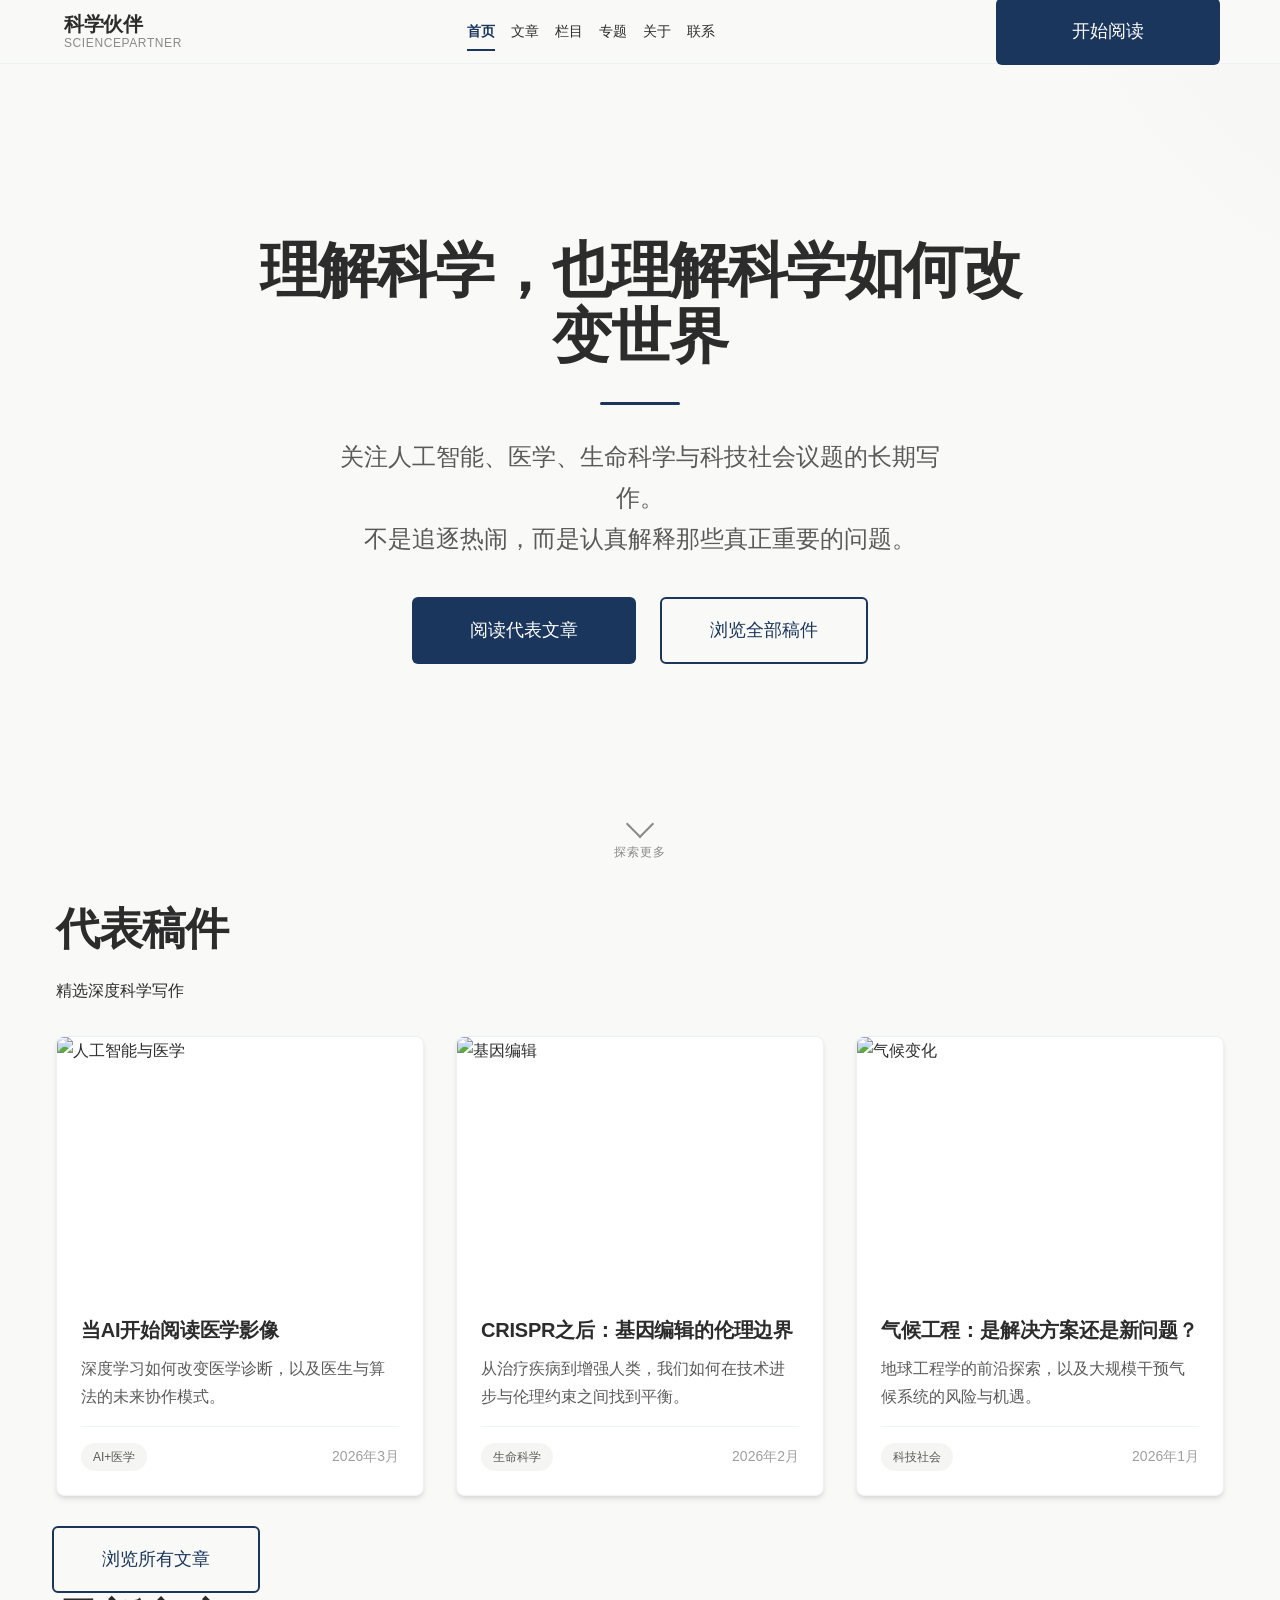
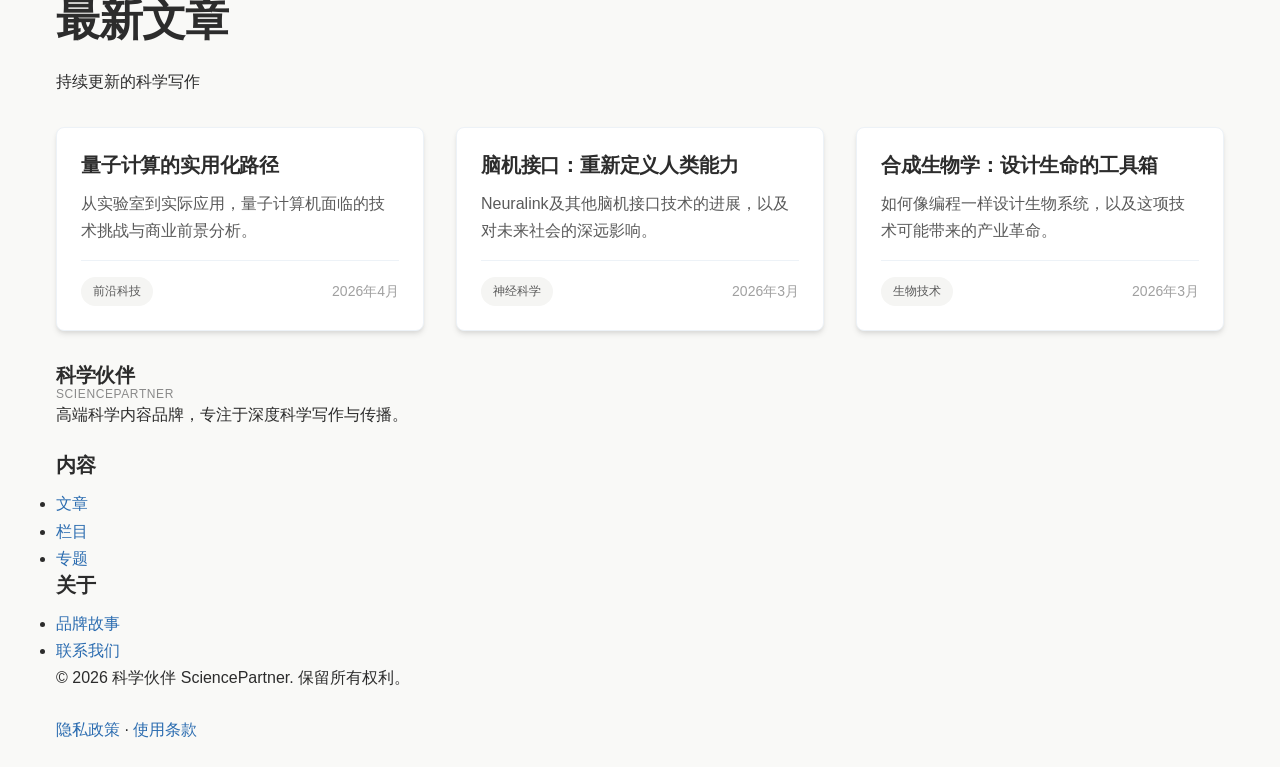
==== commit c3bf0502: "feat: 实施移动端优化 - 重构CSS变量系统，支持移动端优先 - 实现响应式断点系统（6级精细断点） - 添加移动端导航系统（汉堡菜单） - 优化Hero首屏移动端显示 - 集成设备检测与自适应" ====
--- a/index.html
+++ b/index.html
@@ -2,7 +2,7 @@
 <html lang="zh-CN">
 <head>
     <meta charset="UTF-8">
-    <meta name="viewport" content="width=device-width, initial-scale=1.0">
+    <meta name="viewport" content="width=device-width, initial-scale=1.0, viewport-fit=cover">
     <title>科学伙伴 - 理解科学，也理解科学如何改变世界</title>
     <meta name="description" content="科学伙伴是一个面向未来的科学内容品牌，关注人工智能、医学、生命科学与科技社会议题的深度写作。">
     
@@ -20,6 +20,7 @@
     <link rel="stylesheet" href="css/main.css">
     <link rel="stylesheet" href="css/components.css">
     <link rel="stylesheet" href="css/utilities.css">
+    <link rel="stylesheet" href="css/device-adaptive.css">
     
     <!-- Favicon -->
     <link rel="icon" type="image/svg+xml" href="assets/icons/favicon.svg">
@@ -30,9 +31,11 @@
     
     <!-- 脚本 -->
     <script src="js/main.js" defer></script>
+    <script src="js/device-detection.js" defer></script>
+    <script src="js/mobile-navigation.js" defer></script>
 </head>
 <body>
-    <!-- 导航栏 -->
+    <!-- 导航栏（移动端优化） -->
     <nav class="navbar" role="navigation" aria-label="主导航">
         <div class="container">
             <a href="/" class="navbar-brand">
@@ -40,11 +43,19 @@
                 <span class="brand-subtitle">SciencePartner</span>
             </a>
             
-            <button class="navbar-toggle" aria-label="切换菜单" aria-expanded="false">
+            <!-- 汉堡菜单按钮（移动端显示） -->
+            <button class="navbar-toggle" aria-label="切换菜单" aria-expanded="false" aria-controls="navbar-menu">
                 <span class="toggle-icon"></span>
             </button>
             
-            <div class="navbar-menu">
+            <!-- 移动端菜单覆盖层 -->
+            <div class="navbar-overlay" aria-hidden="true"></div>
+            
+            <!-- 导航菜单 -->
+            <div class="navbar-menu" id="navbar-menu" aria-hidden="true">
+                <!-- 菜单关闭按钮（移动端） -->
+                <button class="menu-close" aria-label="关闭菜单">×</button>
+                
                 <ul class="navbar-nav">
                     <li class="nav-item"><a href="/" class="nav-link active">首页</a></li>
                     <li class="nav-item"><a href="essays.html" class="nav-link">文章</a></li>
@@ -54,14 +65,23 @@
                     <li class="nav-item"><a href="contact.html" class="nav-link">联系</a></li>
                 </ul>
                 
-                <div class="navbar-actions">
-                    <a href="essays.html?filter=featured" class="btn btn-primary btn-sm">开始阅读</a>
-                </div>
+                <!-- 菜单底部区域（移动端） -->
+                <div class="menu-footer">
+                    <div class="menu-actions">
+                        <a href="essays.html?filter=featured" class="btn btn-primary">开始阅读</a>
+                        <a href="about.html" class="btn btn-outline">了解我们</a>
+                    </div>
+                </div>
+            </div>
+            
+            <!-- 桌面端操作按钮 -->
+            <div class="navbar-actions">
+                <a href="essays.html?filter=featured" class="btn btn-primary btn-sm">开始阅读</a>
             </div>
         </div>
     </nav>
 
-    <!-- Hero 首屏 -->
+    <!-- Hero 首屏（移动端优化） -->
     <header class="hero" role="banner">
         <div class="container">
             <div class="hero-content">
@@ -79,161 +99,216 @@
             <div class="hero-scroll">
                 <a href="#featured-essays" class="scroll-indicator" aria-label="向下滚动">
                     <span class="scroll-arrow"></span>
+                    <span class="scroll-text">探索更多</span>
                 </a>
             </div>
         </div>
     </header>
 
+    <!-- 主要内容区域 -->
     <main class="main-content">
-        <!-- 代表稿件 -->
-        <section id="featured-essays" class="section section-featured">
-            <div class="container">
+        <div class="container">
+            
+            <!-- 代表稿件 -->
+            <section id="featured-essays" class="section">
                 <div class="section-header">
                     <h2 class="section-title">代表稿件</h2>
-                    <p class="section-subtitle">编辑精选，体现我们的内容深度与视野</p>
-                </div>
-                
-                <div class="essays-grid" id="featured-essays-grid">
-                    <!-- 动态加载代表文章 -->
+                    <p class="section-subtitle">精选深度科学写作</p>
+                </div>
+                
+                <div class="card-grid">
+                    <!-- 卡片1 -->
+                    <article class="card">
+                        <img src="https://images.unsplash.com/photo-1559757148-5c350d0d3c56?ixlib=rb-4.0.3&auto=format&fit=crop&w=800&q=80" alt="人工智能与医学" class="card-image">
+                        <div class="card-content">
+                            <h3 class="card-title">当AI开始阅读医学影像</h3>
+                            <p class="card-excerpt">深度学习如何改变医学诊断，以及医生与算法的未来协作模式。</p>
+                            <div class="card-meta">
+                                <span class="card-category">AI+医学</span>
+                                <span class="card-date">2026年3月</span>
+                            </div>
+                        </div>
+                    </article>
+                    
+                    <!-- 卡片2 -->
+                    <article class="card">
+                        <img src="https://images.unsplash.com/photo-1532094349884-543bc11b234d?ixlib=rb-4.0.3&auto=format&fit=crop&w=800&q=80" alt="基因编辑" class="card-image">
+                        <div class="card-content">
+                            <h3 class="card-title">CRISPR之后：基因编辑的伦理边界</h3>
+                            <p class="card-excerpt">从治疗疾病到增强人类，我们如何在技术进步与伦理约束之间找到平衡。</p>
+                            <div class="card-meta">
+                                <span class="card-category">生命科学</span>
+                                <span class="card-date">2026年2月</span>
+                            </div>
+                        </div>
+                    </article>
+                    
+                    <!-- 卡片3 -->
+                    <article class="card">
+                        <img src="https://images.unsplash.com/photo-1451187580459-43490279c0fa?ixlib=rb-4.0.3&auto=format&fit=crop&w=800&q=80" alt="气候变化" class="card-image">
+                        <div class="card-content">
+                            <h3 class="card-title">气候工程：是解决方案还是新问题？</h3>
+                            <p class="card-excerpt">地球工程学的前沿探索，以及大规模干预气候系统的风险与机遇。</p>
+                            <div class="card-meta">
+                                <span class="card-category">科技社会</span>
+                                <span class="card-date">2026年1月</span>
+                            </div>
+                        </div>
+                    </article>
                 </div>
                 
                 <div class="section-footer">
-                    <a href="essays.html?filter=featured" class="btn btn-outline">查看更多代表文章</a>
-                </div>
-            </div>
-        </section>
-
-        <!-- 栏目入口 -->
-        <section class="section section-columns">
-            <div class="container">
-                <div class="section-header">
-                    <h2 class="section-title">主要栏目</h2>
-                    <p class="section-subtitle">长期关注的议题领域，系统性的内容组织</p>
-                </div>
-                
-                <div class="columns-grid" id="columns-grid">
-                    <!-- 动态加载栏目 -->
-                </div>
-            </div>
-        </section>
-
-        <!-- 品牌说明 -->
-        <section class="section section-brand">
-            <div class="container container-narrow">
-                <div class="brand-statement">
-                    <blockquote class="statement-quote">
-                        <p>科学伙伴是一个面向未来的科学内容品牌。</p>
-                        <p>我们关注的不只是"发生了什么"，更关注"为什么重要"，以及"科技如何改变人、社会、产业与世界"。</p>
-                        <p>在技术狂奔的时代，我们相信深度阅读仍有其必要性。把复杂世界讲清楚，也讲漂亮——这是我们的承诺，也是我们的实践。</p>
-                    </blockquote>
-                    <div class="statement-author">
-                        <span class="author-name">科学伙伴编辑部</span>
-                    </div>
-                </div>
-            </div>
-        </section>
-
-        <!-- 最新文章 -->
-        <section class="section section-latest">
-            <div class="container">
+                    <a href="essays.html" class="btn btn-outline">浏览所有文章</a>
+                </div>
+            </section>
+            
+            <!-- 最新文章 -->
+            <section class="section">
                 <div class="section-header">
                     <h2 class="section-title">最新文章</h2>
-                    <p class="section-subtitle">最近更新的深度内容</p>
-                </div>
-                
-                <div class="essays-grid essays-grid-compact" id="latest-essays-grid">
-                    <!-- 动态加载最新文章 -->
-                </div>
-                
-                <div class="section-footer">
-                    <a href="essays.html" class="btn btn-outline">浏览全部文章</a>
-                </div>
-            </div>
-        </section>
-
-        <!-- 专题策划 -->
-        <section class="section section-features">
-            <div class="container">
-                <div class="section-header">
-                    <h2 class="section-title">专题策划</h2>
-                    <p class="section-subtitle">深度系列，系统探讨重要议题</p>
-                </div>
-                
-                <div class="features-grid" id="features-grid">
-                    <!-- 动态加载专题 -->
-                </div>
-            </div>
-        </section>
+                    <p class="section-subtitle">持续更新的科学写作</p>
+                </div>
+                
+                <div class="card-grid">
+                    <!-- 卡片4 -->
+                    <article class="card">
+                        <div class="card-content">
+                            <h3 class="card-title">量子计算的实用化路径</h3>
+                            <p class="card-excerpt">从实验室到实际应用，量子计算机面临的技术挑战与商业前景分析。</p>
+                            <div class="card-meta">
+                                <span class="card-category">前沿科技</span>
+                                <span class="card-date">2026年4月</span>
+                            </div>
+                        </div>
+                    </article>
+                    
+                    <!-- 卡片5 -->
+                    <article class="card">
+                        <div class="card-content">
+                            <h3 class="card-title">脑机接口：重新定义人类能力</h3>
+                            <p class="card-excerpt">Neuralink及其他脑机接口技术的进展，以及对未来社会的深远影响。</p>
+                            <div class="card-meta">
+                                <span class="card-category">神经科学</span>
+                                <span class="card-date">2026年3月</span>
+                            </div>
+                        </div>
+                    </article>
+                    
+                    <!-- 卡片6 -->
+                    <article class="card">
+                        <div class="card-content">
+                            <h3 class="card-title">合成生物学：设计生命的工具箱</h3>
+                            <p class="card-excerpt">如何像编程一样设计生物系统，以及这项技术可能带来的产业革命。</p>
+                            <div class="card-meta">
+                                <span class="card-category">生物技术</span>
+                                <span class="card-date">2026年3月</span>
+                            </div>
+                        </div>
+                    </article>
+                </div>
+            </section>
+            
+        </div>
     </main>
 
     <!-- 页脚 -->
-    <footer class="footer" role="contentinfo">
+    <footer class="footer">
         <div class="container">
             <div class="footer-content">
                 <div class="footer-brand">
-                    <a href="/" class="footer-logo">
+                    <a href="/" class="navbar-brand">
                         <span class="brand-name">科学伙伴</span>
                         <span class="brand-subtitle">SciencePartner</span>
                     </a>
-                    <p class="footer-tagline">把复杂世界讲清楚，也讲漂亮</p>
-                </div>
-                
-                <div class="footer-nav">
-                    <div class="footer-nav-column">
-                        <h3 class="footer-nav-title">内容</h3>
-                        <ul class="footer-nav-list">
-                            <li><a href="essays.html">全部文章</a></li>
-                            <li><a href="columns/">所有栏目</a></li>
-                            <li><a href="features/">专题策划</a></li>
-                            <li><a href="essays.html?filter=featured">代表稿件</a></li>
+                    <p class="footer-description">
+                        高端科学内容品牌，专注于深度科学写作与传播。
+                    </p>
+                </div>
+                
+                <div class="footer-links">
+                    <div class="footer-column">
+                        <h4 class="footer-title">内容</h4>
+                        <ul class="footer-nav">
+                            <li><a href="essays.html">文章</a></li>
+                            <li><a href="columns/">栏目</a></li>
+                            <li><a href="features/">专题</a></li>
                         </ul>
                     </div>
                     
-                    <div class="footer-nav-column">
-                        <h3 class="footer-nav-title">品牌</h3>
-                        <ul class="footer-nav-list">
-                            <li><a href="about.html">关于我们</a></li>
-                            <li><a href="about.html#mission">使命愿景</a></li>
-                            <li><a href="about.html#topics">关注议题</a></li>
+                    <div class="footer-column">
+                        <h4 class="footer-title">关于</h4>
+                        <ul class="footer-nav">
+                            <li><a href="about.html">品牌故事</a></li>
                             <li><a href="contact.html">联系我们</a></li>
                         </ul>
                     </div>
-                    
-                    <div class="footer-nav-column">
-                        <h3 class="footer-nav-title">其他</h3>
-                        <ul class="footer-nav-list">
-                            <li><a href="#" aria-label="微信公众号（建设中）">微信公众号</a></li>
-                            <li><a href="#" aria-label="RSS订阅（建设中）">RSS订阅</a></li>
-                            <li><a href="mailto:contact@sciencepartner.com.cn">投稿合作</a></li>
-                            <li><a href="#" aria-label="隐私政策（建设中）">隐私政策</a></li>
-                        </ul>
-                    </div>
                 </div>
             </div>
             
             <div class="footer-bottom">
-                <div class="footer-copyright">
-                    <p>&copy; 2026 科学伙伴. 保留所有权利.</p>
-                    <p class="footer-legal">复杂问题，值得被认真解释。</p>
-                </div>
-                
-                <div class="footer-social">
-                    <a href="#" aria-label="微信公众号" class="social-link">微信</a>
-                    <a href="#" aria-label="邮件订阅" class="social-link">邮件</a>
-                    <a href="#" aria-label="RSS订阅" class="social-link">RSS</a>
-                </div>
+                <p class="footer-copyright">
+                    &copy; 2026 科学伙伴 SciencePartner. 保留所有权利。
+                </p>
+                <p class="footer-legal">
+                    <a href="#">隐私政策</a> · <a href="#">使用条款</a>
+                </p>
             </div>
         </div>
     </footer>
 
-    <!-- 加载指示器 -->
-    <div class="loading-overlay" id="loading-overlay">
-        <div class="loading-spinner"></div>
-    </div>
-
-    <!-- 数据脚本 -->
-    <script src="data/articles.js" defer></script>
-    <script src="data/columns.js" defer></script>
-    <script src="data/features.js" defer></script>
+    <!-- 设备检测初始化脚本 -->
+    <script>
+        // 确保设备检测在DOM加载后运行
+        document.addEventListener('DOMContentLoaded', function() {
+            // 如果设备检测脚本未加载，提供基本功能
+            if (!window.deviceDetection) {
+                console.warn('设备检测脚本未加载，使用基础检测');
+                
+                // 基础设备检测
+                const isMobile = window.innerWidth < 768;
+                const isTablet = window.innerWidth >= 768 && window.innerWidth < 1024;
+                const isDesktop = window.innerWidth >= 1024;
+                const isPortrait = window.innerHeight > window.innerWidth;
+                
+                // 设置基础类名
+                const html = document.documentElement;
+                if (isMobile) html.classList.add('device-mobile');
+                if (isTablet) html.classList.add('device-tablet');
+                if (isDesktop) html.classList.add('device-desktop');
+                if (isPortrait) html.classList.add('orientation-portrait');
+                else html.classList.add('orientation-landscape');
+                
+                // 设置布局类
+                if (isMobile && isPortrait) {
+                    html.classList.add('layout-mobile-portrait');
+                } else if (isMobile && !isPortrait) {
+                    html.classList.add('layout-mobile-landscape');
+                } else if (isDesktop) {
+                    html.classList.add('layout-desktop');
+                }
+            }
+            
+            // 初始化移动端导航（如果脚本已加载）
+            if (window.mobileNavigation) {
+                console.log('移动端导航已初始化');
+            }
+        });
+        
+        // 处理方向变化
+        window.addEventListener('orientationchange', function() {
+            setTimeout(function() {
+                // 重新设置方向类
+                const html = document.documentElement;
+                const isPortrait = window.innerHeight > window.innerWidth;
+                
+                html.classList.remove('orientation-portrait', 'orientation-landscape');
+                if (isPortrait) {
+                    html.classList.add('orientation-portrait');
+                } else {
+                    html.classList.add('orientation-landscape');
+                }
+            }, 100);
+        });
+    </script>
 </body>
 </html>
--- a/css/main.css
+++ b/css/main.css
@@ -1,8 +1,8 @@
-/* 科学伙伴 - 主样式文件 */
-/* 设计系统：高级杂志感 + 现代知识品牌 */
+/* 科学伙伴 - 主样式文件（移动端优化集成版） */
+/* 设计系统：高级杂志感 + 现代知识品牌 + 移动端优先 */
 
 :root {
-    /* 配色系统 - 浅色高级杂志风 */
+    /* ===== 配色系统 - 浅色高级杂志风 ===== */
     --color-background: #F9F9F7;      /* 象牙白背景 */
     --color-surface: #FFFFFF;         /* 卡片表面 */
     --color-surface-alt: #F5F5F3;     /* 交替表面 */
@@ -30,7 +30,7 @@
     --color-dark-text: #E2E8F0;       /* 深色模式文字 */
     --color-dark-accent: #63B3ED;     /* 深色模式点缀 */
     
-    /* 字体系统 */
+    /* ===== 字体系统 ===== */
     --font-family-sans: -apple-system, BlinkMacSystemFont, "Segoe UI", Roboto, "Helvetica Neue", Arial, sans-serif;
     --font-family-serif: Georgia, "Times New Roman", Times, serif;
     --font-family-mono: "SF Mono", Monaco, "Cascadia Mono", "Roboto Mono", monospace;
@@ -40,41 +40,55 @@
     --font-weight-semibold: 600;
     --font-weight-bold: 700;
     
-    /* 字号系统 (基于1rem = 16px) */
+    /* ===== 响应式断点系统 ===== */
+    --breakpoint-xs: 375px;   /* 小屏手机 */
+    --breakpoint-sm: 480px;   /* 中屏手机 */
+    --breakpoint-md: 768px;   /* 平板/大手机 */
+    --breakpoint-lg: 1024px;  /* 小桌面 */
+    --breakpoint-xl: 1280px;  /* 桌面 */
+    --breakpoint-2xl: 1536px; /* 大桌面 */
+    
+    /* ===== 移动端优先的字号系统 ===== */
+    /* 基础字号（移动端） */
     --font-size-xs: 0.75rem;      /* 12px */
     --font-size-sm: 0.875rem;     /* 14px */
     --font-size-base: 1rem;       /* 16px */
     --font-size-lg: 1.125rem;     /* 18px */
     --font-size-xl: 1.25rem;      /* 20px */
     --font-size-2xl: 1.5rem;      /* 24px */
-    --font-size-3xl: 1.875rem;    /* 30px */
-    --font-size-4xl: 2.25rem;     /* 36px */
-    --font-size-5xl: 3rem;        /* 48px */
-    --font-size-6xl: 3.75rem;     /* 60px */
-    
-    /* 行高系统 */
-    --line-height-tight: 1.25;
-    --line-height-normal: 1.5;
-    --line-height-relaxed: 1.75;
-    --line-height-loose: 2;
-    
-    /* 间距系统 (基于8px网格) */
+    --font-size-3xl: 1.75rem;     /* 28px - 移动端大标题 */
+    --font-size-4xl: 2rem;        /* 32px - 移动端特大标题 */
+    --font-size-5xl: 2.5rem;      /* 40px - 桌面端大标题 */
+    --font-size-6xl: 3rem;        /* 48px - 桌面端特大标题 */
+    
+    /* ===== 移动端优化的行高系统 ===== */
+    --line-height-tight: 1.3;     /* 标题 */
+    --line-height-normal: 1.5;    /* 正文 */
+    --line-height-relaxed: 1.7;   /* 移动端正文（更宽松） */
+    --line-height-loose: 1.9;     /* 引文、诗歌 */
+    
+    /* ===== 移动端优化的间距系统 ===== */
+    /* 基于4px网格，适合触控 */
     --spacing-0: 0;
-    --spacing-1: 0.25rem;     /* 4px */
-    --spacing-2: 0.5rem;      /* 8px */
-    --spacing-3: 0.75rem;     /* 12px */
-    --spacing-4: 1rem;        /* 16px */
+    --spacing-1: 0.25rem;     /* 4px - 微间距 */
+    --spacing-2: 0.5rem;      /* 8px - 小间距 */
+    --spacing-3: 0.75rem;     /* 12px - 中间距 */
+    --spacing-4: 1rem;        /* 16px - 基础间距 */
     --spacing-5: 1.25rem;     /* 20px */
-    --spacing-6: 1.5rem;      /* 24px */
-    --spacing-8: 2rem;        /* 32px */
+    --spacing-6: 1.5rem;      /* 24px - 卡片内边距 */
+    --spacing-8: 2rem;        /* 32px - 模块间距 */
     --spacing-10: 2.5rem;     /* 40px */
     --spacing-12: 3rem;       /* 48px */
-    --spacing-16: 4rem;       /* 64px */
+    --spacing-16: 4rem;       /* 64px - 大模块间距 */
     --spacing-20: 5rem;       /* 80px */
     --spacing-24: 6rem;       /* 96px */
     --spacing-32: 8rem;       /* 128px */
     
-    /* 圆角系统 */
+    /* 触控友好尺寸 */
+    --touch-target: 2.75rem;  /* 44px - 最小触控区域 */
+    --touch-padding: 0.75rem; /* 12px - 触控元素内边距 */
+    
+    /* ===== 圆角系统 ===== */
     --radius-sm: 0.125rem;    /* 2px */
     --radius-md: 0.375rem;    /* 6px */
     --radius-lg: 0.5rem;      /* 8px */
@@ -82,29 +96,31 @@
     --radius-2xl: 1rem;       /* 16px */
     --radius-full: 9999px;
     
-    /* 阴影系统 */
+    /* ===== 阴影系统 ===== */
     --shadow-sm: 0 1px 2px 0 rgba(0, 0, 0, 0.05);
     --shadow-md: 0 4px 6px -1px rgba(0, 0, 0, 0.1), 0 2px 4px -1px rgba(0, 0, 0, 0.06);
     --shadow-lg: 0 10px 15px -3px rgba(0, 0, 0, 0.1), 0 4px 6px -2px rgba(0, 0, 0, 0.05);
     --shadow-xl: 0 20px 25px -5px rgba(0, 0, 0, 0.1), 0 10px 10px -5px rgba(0, 0, 0, 0.04);
     --shadow-2xl: 0 25px 50px -12px rgba(0, 0, 0, 0.25);
     
-    /* 过渡动画 */
+    /* ===== 过渡动画 ===== */
     --transition-fast: 150ms cubic-bezier(0.4, 0, 0.2, 1);
     --transition-normal: 250ms cubic-bezier(0.4, 0, 0.2, 1);
     --transition-slow: 350ms cubic-bezier(0.4, 0, 0.2, 1);
     
-    /* 容器宽度 */
-    --container-sm: 640px;
-    --container-md: 768px;
-    --container-lg: 1024px;
-    --container-xl: 1200px;
-    --container-2xl: 1400px;
-    
-    /* 文章阅读宽度 */
-    --article-width: 42rem;   /* 672px - 最佳阅读宽度 */
-    
-    /* Z-index 层级 */
+    /* ===== 容器宽度 ===== */
+    --container-sm: 100%;     /* 移动端全宽 */
+    --container-md: 100%;     /* 平板全宽 */
+    --container-lg: 1024px;   /* 小桌面 */
+    --container-xl: 1200px;   /* 桌面 */
+    --container-2xl: 1400px;  /* 大桌面 */
+    
+    /* ===== 文章阅读宽度（移动端优化） ===== */
+    --article-width-mobile: calc(100vw - 2rem); /* 手机端：全宽减边距 */
+    --article-width-tablet: 42rem;             /* 平板：672px */
+    --article-width-desktop: 48rem;            /* 桌面：768px */
+    
+    /* ===== Z-index 层级 ===== */
     --z-dropdown: 1000;
     --z-sticky: 1020;
     --z-fixed: 1030;
@@ -112,101 +128,157 @@
     --z-modal: 1050;
     --z-popover: 1060;
     --z-tooltip: 1070;
-}
-
-/* 基础重置 */
+    --z-mobile-menu: 1080;    /* 移动端菜单最高层 */
+}
+
+/* ===== 基础重置（移动端优化） ===== */
 *, *::before, *::after {
     box-sizing: border-box;
     margin: 0;
     padding: 0;
+    -webkit-tap-highlight-color: transparent; /* 移除移动端点击高亮 */
 }
 
 html {
     font-size: 16px;
-    -webkit-text-size-adjust: 100%;
+    -webkit-text-size-adjust: 100%; /* 防止iOS字体缩放 */
     -webkit-font-smoothing: antialiased;
     -moz-osx-font-smoothing: grayscale;
     scroll-behavior: smooth;
+    overflow-x: hidden; /* 防止横向滚动 */
 }
 
 body {
     font-family: var(--font-family-sans);
     font-size: var(--font-size-base);
-    line-height: var(--line-height-relaxed);
+    line-height: var(--line-height-relaxed); /* 移动端使用更宽松行高 */
     color: var(--color-text-primary);
     background-color: var(--color-background);
     overflow-x: hidden;
-}
-
-/* 排版基础 */
+    text-rendering: optimizeLegibility;
+    -webkit-font-smoothing: antialiased;
+}
+
+/* ===== 移动端优化的排版系统 ===== */
 h1, h2, h3, h4, h5, h6 {
     font-weight: var(--font-weight-semibold);
     line-height: var(--line-height-tight);
     margin-bottom: var(--spacing-4);
     color: var(--color-text-primary);
-}
-
+    letter-spacing: -0.01em; /* 轻微字距调整，更适合移动端阅读 */
+}
+
+/* 移动端标题优化 */
 h1 {
-    font-size: var(--font-size-5xl);
+    font-size: var(--font-size-4xl); /* 移动端：32px */
     font-weight: var(--font-weight-bold);
     letter-spacing: -0.025em;
+    margin-bottom: var(--spacing-6);
 }
 
 h2 {
-    font-size: var(--font-size-4xl);
-    letter-spacing: -0.025em;
+    font-size: var(--font-size-3xl); /* 移动端：28px */
+    letter-spacing: -0.02em;
+    margin-bottom: var(--spacing-5);
 }
 
 h3 {
-    font-size: var(--font-size-3xl);
+    font-size: var(--font-size-2xl); /* 移动端：24px */
+    margin-bottom: var(--spacing-4);
 }
 
 h4 {
-    font-size: var(--font-size-2xl);
+    font-size: var(--font-size-xl); /* 移动端：20px */
+    margin-bottom: var(--spacing-3);
 }
 
 h5 {
-    font-size: var(--font-size-xl);
+    font-size: var(--font-size-lg); /* 移动端：18px */
+    margin-bottom: var(--spacing-3);
 }
 
 h6 {
-    font-size: var(--font-size-lg);
-}
-
+    font-size: var(--font-size-base); /* 移动端：16px */
+    margin-bottom: var(--spacing-2);
+}
+
+/* 移动端段落优化 */
 p {
-    margin-bottom: var(--spacing-4);
-}
-
+    margin-bottom: var(--spacing-6); /* 增加段落间距，提高可读性 */
+    line-height: var(--line-height-relaxed);
+    max-width: 65ch; /* 最佳阅读宽度：约65字符 */
+}
+
+/* 移动端链接优化 */
 a {
     color: var(--color-accent-light);
     text-decoration: none;
     transition: color var(--transition-fast);
+    padding: 0.125rem 0.25rem; /* 增加点击区域 */
+    margin: -0.125rem -0.25rem; /* 补偿padding */
+    border-radius: var(--radius-sm);
 }
 
 a:hover {
     color: var(--color-accent-lighter);
-}
-
-/* 容器系统 */
+    background-color: rgba(43, 108, 176, 0.05); /* 悬停背景 */
+}
+
+/* 移动端按钮式链接 */
+a.btn-like {
+    display: inline-block;
+    min-height: var(--touch-target);
+    padding: var(--touch-padding) var(--spacing-4);
+    background-color: var(--color-accent);
+    color: white;
+    border-radius: var(--radius-md);
+    font-weight: var(--font-weight-medium);
+    text-align: center;
+}
+
+/* ===== 移动端优化的容器系统 ===== */
 .container {
     width: 100%;
     max-width: var(--container-xl);
     margin: 0 auto;
-    padding: 0 var(--spacing-6);
+    padding: 0 var(--spacing-4); /* 移动端：较小的边距 */
 }
 
 .container-narrow {
-    max-width: var(--article-width);
-}
-
-/* 工具类 - 将在 utilities.css 中扩展 */
-
-/* 响应式断点 */
-@media (max-width: 768px) {
-    :root {
-        --font-size-5xl: 2.5rem;      /* 40px */
-        --font-size-4xl: 2rem;        /* 32px */
-        --font-size-3xl: 1.5rem;      /* 24px */
+    max-width: var(--article-width-tablet);
+}
+
+/* ===== 响应式断点系统 ===== */
+
+/* 超小屏幕手机 (< 375px) */
+@media (max-width: 374px) {
+    :root {
+        --font-size-4xl: 1.75rem;  /* 28px */
+        --font-size-3xl: 1.5rem;   /* 24px */
+        --font-size-2xl: 1.25rem;  /* 20px */
+        --font-size-xl: 1.125rem;  /* 18px */
+        --font-size-lg: 1rem;      /* 16px */
+    }
+    
+    .container {
+        padding: 0 var(--spacing-3);
+    }
+    
+    h1 {
+        margin-bottom: var(--spacing-4);
+    }
+    
+    p {
+        margin-bottom: var(--spacing-5);
+    }
+}
+
+/* 小屏幕手机 (375px - 479px) */
+@media (min-width: 375px) and (max-width: 479px) {
+    :root {
+        --font-size-4xl: 2rem;     /* 32px */
+        --font-size-3xl: 1.75rem;  /* 28px */
+        --font-size-2xl: 1.5rem;   /* 24px */
     }
     
     .container {
@@ -214,49 +286,67 @@
     }
 }
 
-/* 深色模式支持 */
-@media (prefers-color-scheme: dark) {
-    :root {
-        --color-background: var(--color-dark-background);
-        --color-surface: var(--color-dark-surface);
-        --color-surface-alt: #2A4365;
-        
-        --color-text-primary: var(--color-dark-text);
-        --color-text-secondary: #CBD5E0;
-        --color-text-tertiary: #A0AEC0;
-        --color-text-muted: #718096;
-        
-        --color-accent: var(--color-dark-accent);
-        --color-accent-light: #90CDF4;
-        --color-accent-lighter: #63B3ED;
-        
-        --color-border: #4A5568;
-        --color-border-light: #2D3748;
-    }
-}
-
-/* 打印样式 */
-@media print {
-    body {
-        background: white;
-        color: black;
-        font-size: 12pt;
-    }
-    
-    .navbar,
-    .footer,
-    .hero-actions,
-    .section-footer {
-        display: none;
-    }
-    
-    a {
-        color: black;
-        text-decoration: underline;
+/* 中屏幕手机 (480px - 767px) */
+@media (min-width: 480px) and (max-width: 767px) {
+    :root {
+        --font-size-4xl: 2.25rem;  /* 36px */
+        --font-size-3xl: 2rem;     /* 32px */
+        --font-size-2xl: 1.75rem;  /* 28px */
     }
     
     .container {
-        max-width: 100%;
-        padding: 0;
-    }
-}+        padding: 0 var(--spacing-5);
+    }
+}
+
+/* 平板和大手机 (768px - 1023px) */
+@media (min-width: 768px) and (max-width: 1023px) {
+    :root {
+        --font-size-5xl: 2.75rem;  /* 44px */
+        --font-size-4xl: 2.5rem;   /* 40px */
+        --font-size-3xl: 2.25rem;  /* 36px */
+        --font-size-2xl: 2rem;     /* 32px */
+    }
+    
+    .container {
+        padding: 0 var(--spacing-6);
+    }
+    
+    h1 {
+        font-size: var(--font-size-5xl);
+    }
+}
+
+/* 小桌面 (1024px - 1279px) */
+@media (min-width: 1024px) and (max-width: 1279px) {
+    :root {
+        --font-size-6xl: 3.5rem;   /* 56px */
+        --font-size-5xl: 3rem;     /* 48px */
+        --font-size-4xl: 2.75rem;  /* 44px */
+        --font-size-3xl: 2.5rem;   /* 40px */
+    }
+    
+    h1 {
+        font-size: var(--font-size-6xl);
+    }
+}
+
+/* 桌面 (1280px - 1535px) */
+@media (min-width: 1280px) and (max-width: 1535px) {
+    :root {
+        --font-size-6xl: 3.75rem;  /* 60px */
+        --font-size-5xl: 3.25rem;  /* 52px */
+        --font-size-4xl: 3rem;     /* 48px */
+        --font-size-3xl: 2.75rem;  /* 44px */
+    }
+}
+
+/* 大桌面 (1536px+) */
+@media (min-width: 1536px) {
+    :root {
+        --font-size-6xl: 4rem;     /* 64px */
+        --font-size-5xl: 3.5rem;   /* 56px */
+        --font-size-4xl: 3.25rem;  /* 52px */
+        --font-size-3xl: 3rem;     /* 48px */
+    }
+    
--- a/css/components.css
+++ b/css/components.css
@@ -1,61 +1,92 @@
-/* 科学伙伴 - 组件样式 */
-
-/* ===== 导航栏 ===== */
+/* 科学伙伴 - 组件样式（移动端优化集成版） */
+
+/* ===== 移动端优化的导航栏 ===== */
 .navbar {
     position: fixed;
     top: 0;
     left: 0;
     right: 0;
-    z-index: var(--z-fixed);
-    background-color: rgba(249, 249, 247, 0.95);
-    backdrop-filter: blur(10px);
+    z-index: var(--z-mobile-menu);
+    background-color: rgba(249, 249, 247, 0.98);
+    backdrop-filter: blur(20px);
+    -webkit-backdrop-filter: blur(20px);
     border-bottom: 1px solid var(--color-border-light);
     transition: all var(--transition-normal);
+    height: 3.5rem; /* 移动端更紧凑的高度 */
 }
 
 .navbar.scrolled {
-    box-shadow: var(--shadow-sm);
-}
-
+    box-shadow: var(--shadow-md);
+    background-color: rgba(249, 249, 247, 0.98);
+}
+
+.navbar.navbar-hidden {
+    transform: translateY(-100%);
+}
+
+/* 导航容器 */
 .navbar .container {
     display: flex;
     align-items: center;
     justify-content: space-between;
-    height: 4rem;
-}
-
+    height: 100%;
+    padding: 0 var(--spacing-4);
+}
+
+/* 品牌标识（移动端优化） */
 .navbar-brand {
     display: flex;
     flex-direction: column;
     text-decoration: none;
     color: var(--color-text-primary);
+    z-index: calc(var(--z-mobile-menu) + 1);
 }
 
 .brand-name {
-    font-size: var(--font-size-xl);
+    font-size: var(--font-size-lg); /* 移动端：18px */
     font-weight: var(--font-weight-bold);
     letter-spacing: -0.025em;
+    line-height: 1.2;
 }
 
 .brand-subtitle {
-    font-size: var(--font-size-xs);
+    font-size: 0.625rem; /* 10px - 移动端更小 */
     color: var(--color-text-tertiary);
     letter-spacing: 0.05em;
     text-transform: uppercase;
-}
-
+    line-height: 1.2;
+}
+
+/* ===== 汉堡菜单按钮（移动端） ===== */
 .navbar-toggle {
-    display: none;
+    display: flex;
+    align-items: center;
+    justify-content: center;
     background: none;
     border: none;
     cursor: pointer;
     padding: var(--spacing-2);
     color: var(--color-text-primary);
-}
-
+    width: var(--touch-target);
+    height: var(--touch-target);
+    border-radius: var(--radius-md);
+    transition: background-color var(--transition-fast);
+    z-index: calc(var(--z-mobile-menu) + 1);
+    position: relative;
+}
+
+.navbar-toggle:hover {
+    background-color: rgba(0, 0, 0, 0.05);
+}
+
+.navbar-toggle:active {
+    background-color: rgba(0, 0, 0, 0.1);
+}
+
+/* 汉堡菜单图标 */
 .toggle-icon {
     display: block;
-    width: 1.5rem;
+    width: 1.25rem;
     height: 2px;
     background-color: currentColor;
     position: relative;
@@ -81,6 +112,7 @@
     bottom: -6px;
 }
 
+/* 菜单展开时的图标动画 */
 .navbar-toggle[aria-expanded="true"] .toggle-icon {
     background-color: transparent;
 }
@@ -95,105 +127,302 @@
     bottom: 0;
 }
 
+/* ===== 移动端菜单覆盖层 ===== */
+.navbar-overlay {
+    position: fixed;
+    top: 0;
+    left: 0;
+    right: 0;
+    bottom: 0;
+    background-color: rgba(0, 0, 0, 0.5);
+    z-index: calc(var(--z-mobile-menu) - 1);
+    opacity: 0;
+    visibility: hidden;
+    transition: all var(--transition-normal);
+}
+
+.navbar-overlay.active {
+    opacity: 1;
+    visibility: visible;
+}
+
+/* ===== 移动端菜单面板 ===== */
 .navbar-menu {
+    position: fixed;
+    top: 0;
+    right: -100%;
+    width: 85%;
+    max-width: 20rem;
+    height: 100vh;
+    background-color: var(--color-surface);
+    box-shadow: var(--shadow-2xl);
+    z-index: var(--z-mobile-menu);
+    transition: right var(--transition-normal) cubic-bezier(0.4, 0, 0.2, 1);
+    overflow-y: auto;
+    -webkit-overflow-scrolling: touch;
+    padding: 5rem var(--spacing-6) var(--spacing-8);
+    display: flex;
+    flex-direction: column;
+}
+
+.navbar-menu.active {
+    right: 0;
+}
+
+/* 菜单关闭按钮（在菜单内部） */
+.menu-close {
+    position: absolute;
+    top: var(--spacing-4);
+    right: var(--spacing-4);
+    width: var(--touch-target);
+    height: var(--touch-target);
     display: flex;
     align-items: center;
-    gap: var(--spacing-8);
-}
-
+    justify-content: center;
+    background: none;
+    border: none;
+    color: var(--color-text-secondary);
+    font-size: var(--font-size-xl);
+    cursor: pointer;
+    border-radius: var(--radius-md);
+    transition: all var(--transition-fast);
+}
+
+.menu-close:hover {
+    color: var(--color-text-primary);
+    background-color: rgba(0, 0, 0, 0.05);
+}
+
+/* 菜单导航列表 */
 .navbar-nav {
-    display: flex;
     list-style: none;
-    gap: var(--spacing-6);
+    display: flex;
+    flex-direction: column;
+    gap: var(--spacing-1);
+    margin-bottom: var(--spacing-8);
+}
+
+.nav-item {
+    width: 100%;
 }
 
 .nav-link {
-    color: var(--color-text-secondary);
-    font-size: var(--font-size-sm);
+    display: flex;
+    align-items: center;
+    color: var(--color-text-primary);
+    font-size: var(--font-size-lg);
     font-weight: var(--font-weight-medium);
     text-decoration: none;
-    padding: var(--spacing-2) 0;
-    position: relative;
-    transition: color var(--transition-fast);
+    padding: var(--spacing-3) var(--spacing-2);
+    border-radius: var(--radius-md);
+    transition: all var(--transition-fast);
+    min-height: var(--touch-target);
 }
 
 .nav-link:hover,
+.nav-link:focus {
+    background-color: rgba(0, 0, 0, 0.05);
+    color: var(--color-accent);
+}
+
 .nav-link.active {
-    color: var(--color-text-primary);
-}
-
-.nav-link.active::after {
+    color: var(--color-accent);
+    background-color: rgba(26, 54, 93, 0.1);
+    font-weight: var(--font-weight-semibold);
+}
+
+.nav-link.active::before {
     content: '';
     position: absolute;
-    bottom: 0;
     left: 0;
-    right: 0;
-    height: 2px;
+    top: 50%;
+    transform: translateY(-50%);
+    width: 3px;
+    height: 1.5rem;
     background-color: var(--color-accent);
-}
-
+    border-radius: 0 var(--radius-sm) var(--radius-sm) 0;
+}
+
+/* 菜单底部区域 */
+.menu-footer {
+    margin-top: auto;
+    padding-top: var(--spacing-8);
+    border-top: 1px solid var(--color-border-light);
+}
+
+.menu-actions {
+    display: flex;
+    flex-direction: column;
+    gap: var(--spacing-3);
+}
+
+/* 桌面端导航隐藏（移动端优先） */
 .navbar-actions {
-    display: flex;
-    gap: var(--spacing-3);
-}
-
-/* ===== Hero 首屏 ===== */
+    display: none;
+}
+
+/* ===== Hero 首屏（移动端优化） ===== */
+
 .hero {
     min-height: 100vh;
     display: flex;
     align-items: center;
     position: relative;
-    padding-top: 4rem;
+    padding-top: 3.5rem; /* 导航栏高度 */
     background: linear-gradient(135deg, 
-        rgba(249, 249, 247, 0.9) 0%,
-        rgba(249, 249, 247, 0.95) 100%);
-}
-
+        rgba(249, 249, 247, 0.95) 0%,
+        rgba(249, 249, 247, 0.98) 100%);
+    overflow: hidden;
+}
+
+/* Hero背景装饰（移动端简化） */
+.hero::before {
+    content: '';
+    position: absolute;
+    top: -50%;
+    right: -50%;
+    width: 100%;
+    height: 100%;
+    background: radial-gradient(
+        circle at 70% 30%,
+        rgba(26, 54, 93, 0.03) 0%,
+        transparent 50%
+    );
+    z-index: 0;
+}
+
+/* Hero内容容器 */
 .hero-content {
-    max-width: 48rem;
+    position: relative;
+    z-index: 1;
+    max-width: 100%;
+    text-align: center;
+    padding: var(--spacing-12) var(--spacing-4);
     margin: 0 auto;
-    text-align: center;
-    padding: var(--spacing-16) 0;
-}
-
+}
+
+/* 移动端标题优化 */
 .hero-title {
-    font-size: var(--font-size-6xl);
+    font-size: var(--font-size-4xl); /* 移动端：32px */
     font-weight: var(--font-weight-bold);
     line-height: 1.1;
     margin-bottom: var(--spacing-6);
     letter-spacing: -0.025em;
     color: var(--color-text-primary);
-}
-
+    text-align: center;
+}
+
+/* 标题装饰线 */
+.hero-title::after {
+    content: '';
+    display: block;
+    width: 3rem;
+    height: 3px;
+    background-color: var(--color-accent);
+    margin: var(--spacing-4) auto;
+    border-radius: var(--radius-full);
+}
+
+/* 移动端副标题优化 */
 .hero-subtitle {
-    font-size: var(--font-size-xl);
+    font-size: var(--font-size-lg); /* 移动端：18px */
     line-height: var(--line-height-relaxed);
     color: var(--color-text-secondary);
-    margin-bottom: var(--spacing-8);
+    margin-bottom: var(--spacing-10);
     max-width: 36rem;
     margin-left: auto;
     margin-right: auto;
-}
-
+    text-align: center;
+    padding: 0 var(--spacing-4);
+}
+
+/* 移动端行动按钮优化 */
 .hero-actions {
     display: flex;
+    flex-direction: column;
     gap: var(--spacing-4);
     justify-content: center;
-    flex-wrap: wrap;
-}
-
+    align-items: center;
+    margin-bottom: var(--spacing-16);
+}
+
+/* 主按钮 */
+.btn-primary {
+    display: inline-flex;
+    align-items: center;
+    justify-content: center;
+    min-height: var(--touch-target);
+    padding: var(--spacing-3) var(--spacing-8);
+    background-color: var(--color-accent);
+    color: white;
+    font-size: var(--font-size-base);
+    font-weight: var(--font-weight-medium);
+    text-decoration: none;
+    border-radius: var(--radius-md);
+    border: 2px solid transparent;
+    transition: all var(--transition-fast);
+    width: 100%;
+    max-width: 20rem;
+}
+
+.btn-primary:hover {
+    background-color: var(--color-accent-light);
+    transform: translateY(-2px);
+    box-shadow: var(--shadow-lg);
+}
+
+.btn-primary:active {
+    transform: translateY(0);
+}
+
+/* 轮廓按钮 */
+.btn-outline {
+    display: inline-flex;
+    align-items: center;
+    justify-content: center;
+    min-height: var(--touch-target);
+    padding: var(--spacing-3) var(--spacing-8);
+    background-color: transparent;
+    color: var(--color-accent);
+    font-size: var(--font-size-base);
+    font-weight: var(--font-weight-medium);
+    text-decoration: none;
+    border-radius: var(--radius-md);
+    border: 2px solid var(--color-accent);
+    transition: all var(--transition-fast);
+    width: 100%;
+    max-width: 20rem;
+}
+
+.btn-outline:hover {
+    background-color: rgba(26, 54, 93, 0.05);
+    transform: translateY(-2px);
+    box-shadow: var(--shadow-md);
+}
+
+.btn-outline:active {
+    transform: translateY(0);
+}
+
+/* 滚动指示器 */
 .hero-scroll {
     position: absolute;
     bottom: var(--spacing-8);
     left: 0;
     right: 0;
     text-align: center;
+    z-index: 1;
 }
 
 .scroll-indicator {
-    display: inline-block;
+    display: inline-flex;
+    flex-direction: column;
+    align-items: center;
+    gap: var(--spacing-2);
     color: var(--color-text-tertiary);
+    text-decoration: none;
     transition: color var(--transition-fast);
+    padding: var(--spacing-2);
 }
 
 .scroll-indicator:hover {
@@ -202,478 +431,659 @@
 
 .scroll-arrow {
     display: block;
-    width: 1.5rem;
-    height: 1.5rem;
+    width: 20px;
+    height: 20px;
     border-right: 2px solid currentColor;
     border-bottom: 2px solid currentColor;
     transform: rotate(45deg);
     animation: bounce 2s infinite;
 }
 
+.scroll-text {
+    font-size: var(--font-size-xs);
+    text-transform: uppercase;
+    letter-spacing: 0.1em;
+}
+
+/* 滚动动画 */
 @keyframes bounce {
     0%, 20%, 50%, 80%, 100% {
-        transform: translateY(0) rotate(45deg);
+        transform: rotate(45deg) translateY(0);
     }
     40% {
-        transform: translateY(-10px) rotate(45deg);
+        transform: rotate(45deg) translateY(-10px);
     }
     60% {
-        transform: translateY(-5px) rotate(45deg);
-    }
-}
-
-/* ===== 按钮 ===== */
-.btn {
-    display: inline-flex;
-    align-items: center;
-    justify-content: center;
-    padding: var(--spacing-3) var(--spacing-6);
-    font-size: var(--font-size-sm);
-    font-weight: var(--font-weight-medium);
-    line-height: 1;
-    text-decoration: none;
-    border: 1px solid transparent;
-    border-radius: var(--radius-md);
-    cursor: pointer;
-    transition: all var(--transition-fast);
-    user-select: none;
-}
-
-.btn:focus {
-    outline: 2px solid var(--color-accent-light);
-    outline-offset: 2px;
-}
-
-.btn-primary {
-    background-color: var(--color-accent);
-    color: white;
-    border-color: var(--color-accent);
-}
-
-.btn-primary:hover {
-    background-color: var(--color-accent-light);
-    border-color: var(--color-accent-light);
-    transform: translateY(-1px);
-    box-shadow: var(--shadow-md);
-}
-
-.btn-outline {
-    background-color: transparent;
-    color: var(--color-accent);
-    border-color: var(--color-border);
-}
-
-.btn-outline:hover {
+        transform: rotate(45deg) translateY(-5px);
+    }
+}
+
+/* ===== 内容卡片（移动端优化） ===== */
+
+.card-grid {
+    display: grid;
+    grid-template-columns: 1fr; /* 移动端：单列 */
+    gap: var(--spacing-6);
+    margin: var(--spacing-8) 0;
+}
+
+.card {
     background-color: var(--color-surface);
-    border-color: var(--color-accent);
-    transform: translateY(-1px);
-    box-shadow: var(--shadow-sm);
-}
-
-.btn-sm {
-    padding: var(--spacing-2) var(--spacing-4);
-    font-size: var(--font-size-xs);
-}
-
-.btn-lg {
-    padding: var(--spacing-4) var(--spacing-8);
-    font-size: var(--font-size-base);
-}
-
-/* ===== 章节 ===== */
-.section {
-    padding: var(--spacing-16) 0;
-}
-
-.section-header {
-    text-align: center;
-    margin-bottom: var(--spacing-12);
-}
-
-.section-title {
-    font-size: var(--font-size-4xl);
-    font-weight: var(--font-weight-bold);
-    margin-bottom: var(--spacing-2);
-    color: var(--color-text-primary);
-}
-
-.section-subtitle {
-    font-size: var(--font-size-lg);
-    color: var(--color-text-secondary);
-    max-width: 36rem;
-    margin: 0 auto;
-}
-
-.section-footer {
-    text-align: center;
-    margin-top: var(--spacing-12);
-}
-
-/* ===== 文章卡片 ===== */
-.essays-grid {
-    display: grid;
-    grid-template-columns: repeat(auto-fill, minmax(320px, 1fr));
-    gap: var(--spacing-8);
-}
-
-.essays-grid-compact {
-    grid-template-columns: repeat(auto-fill, minmax(280px, 1fr));
-    gap: var(--spacing-6);
-}
-
-.essay-card {
-    background-color: var(--color-surface);
-    border: 1px solid var(--color-border);
     border-radius: var(--radius-lg);
     overflow: hidden;
+    box-shadow: var(--shadow-md);
     transition: all var(--transition-normal);
-    height: 100%;
-    display: flex;
-    flex-direction: column;
-}
-
-.essay-card:hover {
+    border: 1px solid var(--color-border-light);
+}
+
+.card:hover {
     transform: translateY(-4px);
-    box-shadow: var(--shadow-lg);
-    border-color: var(--color-border-light);
-}
-
-.essay-card-featured {
-    border-color: var(--color-accent);
-}
-
-.essay-card-header {
+    box-shadow: var(--shadow-xl);
+}
+
+.card-image {
+    width: 100%;
+    height: 12rem; /* 移动端优化高度 */
+    object-fit: cover;
+    display: block;
+}
+
+.card-content {
     padding: var(--spacing-6);
-    border-bottom: 1px solid var(--color-border-light);
-}
-
-.essay-card-meta {
-    display: flex;
-    align-items: center;
-    gap: var(--spacing-3);
-    margin-bottom: var(--spacing-3);
-    flex-wrap: wrap;
-}
-
-.essay-category {
-    display: inline-block;
-    padding: var(--spacing-1) var(--spacing-3);
-    font-size: var(--font-size-xs);
-    font-weight: var(--font-weight-medium);
-    border-radius: var(--radius-full);
-    text-transform: uppercase;
-    letter-spacing: 0.05em;
-}
-
-.essay-category-ai {
-    background-color: rgba(45, 55, 72, 0.1);
-    color: var(--color-tag-ai);
-}
-
-.essay-category-medical {
-    background-color: rgba(34, 84, 61, 0.1);
-    color: var(--color-tag-medical);
-}
-
-.essay-category-tech {
-    background-color: rgba(44, 82, 130, 0.1);
-    color: var(--color-tag-tech);
-}
-
-.essay-category-society {
-    background-color: rgba(116, 66, 16, 0.1);
-    color: var(--color-tag-society);
-}
-
-.essay-date {
-    font-size: var(--font-size-xs);
-    color: var(--color-text-tertiary);
-}
-
-.essay-card-title {
-    font-size: var(--font-size-xl);
-    font-weight: var(--font-weight-semibold);
-    line-height: var(--line-height-tight);
-    margin-bottom: var(--spacing-3);
-    color: var(--color-text-primary);
-}
-
-.essay-card-title a {
-    color: inherit;
-    text-decoration: none;
-}
-
-.essay-card-title a:hover {
-    color: var(--color-accent);
-}
-
-.essay-card-body {
-    padding: var(--spacing-6);
-    flex-grow: 1;
-}
-
-.essay-card-summary {
-    font-size: var(--font-size-sm);
-    line-height: var(--line-height-relaxed);
-    color: var(--color-text-secondary);
-    margin-bottom: var(--spacing-4);
-}
-
-.essay-card-footer {
-    padding: var(--spacing-6);
-    border-top: 1px solid var(--color-border-light);
-    display: flex;
-    justify-content: space-between;
-    align-items: center;
-}
-
-.essay-reading-time {
-    font-size: var(--font-size-xs);
-    color: var(--color-text-tertiary);
-}
-
-/* ===== 栏目卡片 ===== */
-.columns-grid {
-    display: grid;
-    grid-template-columns: repeat(auto-fit, minmax(250px, 1fr));
-    gap: var(--spacing-8);
-}
-
-.column-card {
-    background-color: var(--color-surface);
-    border: 1px solid var(--color-border);
-    border-radius: var(--radius-lg);
-    padding: var(--spacing-8);
-    text-align: center;
-    transition: all var(--transition-normal);
-}
-
-.column-card:hover {
-    transform: translateY(-2px);
-    box-shadow: var(--shadow-md);
-    border-color: var(--color-accent);
-}
-
-.column-icon {
-    font-size: 2.5rem;
-    margin-bottom: var(--spacing-4);
-    color: var(--color-accent);
-}
-
-.column-title {
+}
+
+.card-title {
     font-size: var(--font-size-xl);
     font-weight: var(--font-weight-semibold);
     margin-bottom: var(--spacing-3);
     color: var(--color-text-primary);
-}
-
-.column-description {
+    line-height: var(--line-height-tight);
+}
+
+.card-excerpt {
+    font-size: var(--font-size-base);
+    color: var(--color-text-secondary);
+    line-height: var(--line-height-relaxed);
+    margin-bottom: var(--spacing-4);
+    display: -webkit-box;
+    -webkit-line-clamp: 3; /* 移动端限制行数 */
+    -webkit-box-orient: vertical;
+    overflow: hidden;
+}
+
+.card-meta {
+    display: flex;
+    justify-content: space-between;
+    align-items: center;
     font-size: var(--font-size-sm);
+    color: var(--color-text-tertiary);
+    margin-top: var(--spacing-4);
+    padding-top: var(--spacing-4);
+    border-top: 1px solid var(--color-border-light);
+}
+
+.card-category {
+    display: inline-block;
+    padding: var(--spacing-1) var(--spacing-3);
+    background-color: var(--color-surface-alt);
     color: var(--color-text-secondary);
+    border-radius: var(--radius-full);
+    font-size: var(--font-size-xs);
+    font-weight: var(--font-weight-medium);
+}
+
+.card-date {
+    font-size: var(--font-size-sm);
+    color: var(--color-text-muted);
+}
+
+/* ===== 文章内容（移动端优化） ===== */
+
+.article-header {
+    margin-bottom: var(--spacing-8);
+    padding-bottom: var(--spacing-6);
+    border-bottom: 1px solid var(--color-border-light);
+}
+
+.article-title {
+    font-size: var(--font-size-4xl);
+    font-weight: var(--font-weight-bold);
+    line-height: 1.1;
     margin-bottom: var(--spacing-4);
-    line-height: var(--line-height-relaxed);
-}
-
-.column-count {
-    font-size: var(--font-size-xs);
+    color: var(--color-text-primary);
+}
+
+.article-meta {
+    display: flex;
+    flex-wrap: wrap;
+    gap: var(--spacing-4);
+    margin-bottom: var(--spacing-4);
+    font-size: var(--font-size-sm);
     color: var(--color-text-tertiary);
-    margin-bottom: var(--spacing-4);
-}
-
-/* ===== 品牌说明 ===== */
-.brand-statement {
-    text-align: center;
-}
-
-.statement-quote {
-    font-size: var(--font-size-2xl);
+}
+
+.article-content {
+    max-width: var(--article-width-mobile); /* 移动端优化宽度 */
+    margin: 0 auto;
+    padding: 0 var(--spacing-4);
+}
+
+.article-body {
+    font-size: var(--font-size-base);
     line-height: var(--line-height-relaxed);
     color: var(--color-text-primary);
+}
+
+.article-body p {
     margin-bottom: var(--spacing-6);
-    font-style: normal;
-    quotes: "「" "」";
-}
-
-.statement-quote::before {
-    content: open-quote;
-    color: var(--color-accent);
-}
-
-.statement-quote::after {
-    content: close-quote;
-    color: var(--color-accent);
-}
-
-.statement-author {
-    font-size: var(--font-size-sm);
+}
+
+.article-body h2 {
+    font-size: var(--font-size-3xl);
+    margin-top: var(--spacing-8);
+    margin-bottom: var(--spacing-4);
+}
+
+.article-body h3 {
+    font-size: var(--font-size-2xl);
+    margin-top: var(--spacing-6);
+    margin-bottom: var(--spacing-3);
+}
+
+.article-body img {
+    max-width: 100%;
+    height: auto;
+    margin: var(--spacing-6) 0;
+    border-radius: var(--radius-md);
+}
+
+.article-body blockquote {
+    border-left: 4px solid var(--color-accent);
+    padding-left: var(--spacing-6);
+    margin: var(--spacing-6) 0;
+    font-style: italic;
     color: var(--color-text-secondary);
 }
 
-.author-name {
-    font-weight: var(--font-weight-medium);
-}
-
-/* ===== 专题卡片 ===== */
-.features-grid {
-    display: grid;
-    grid-template-columns: repeat(auto-fit, minmax(300px, 1fr));
-    gap: var(--spacing-8);
-}
-
-.feature-card {
-    background-color: var(--color-surface);
-    border: 1px solid var(--color-border);
-    border-radius: var(--radius-lg);
-    overflow: hidden;
-    transition: all var(--transition-normal);
-}
-
-.feature-card:hover {
-    transform: translateY(-2px);
-    box-shadow: var(--shadow-lg);
-}
-
-.feature-card-image {
-    height: 200px;
-    background-color: var(--color-surface-alt);
-    background-image: linear-gradient(135deg, var(--color-accent) 0%, var(--color-accent-light) 100%);
-    display: flex;
-    align-items: center;
-    justify-content: center;
-    color: white;
-    font-size: var(--font-size-3xl);
-    font-weight: var(--font-weight-bold);
-}
-
-.feature-card-content {
-    padding: var(--spacing-6);
-}
-
-.feature-card-title {
-    font-size: var(--font-size-xl);
-    font-weight: var(--font-weight-semibold);
-    margin-bottom: var(--spacing-3);
-    color: var(--color-text-primary);
-}
-
-.feature-card-description {
-    font-size: var(--font-size-sm);
-    color: var(--color-text-secondary);
-    margin-bottom: var(--spacing-4);
-    line-height: var(--line-height-relaxed);
-}
-
-.feature-card-meta {
-    display: flex;
-    justify-content: space-between;
-    align-items: center;
-    font-size: var(--font-size-xs);
-    color: var(--color-text-tertiary);
-}
-
-/* ===== 页脚 ===== */
-.footer {
-    background-color: var(--color-surface);
-    border-top: 1px solid var(--color-border);
-    padding: var(--spacing-12) 0 var(--spacing-8);
-}
-
-.footer-content {
-    display: grid;
-    grid-template-columns: 1fr 2fr;
-    gap: var(--spacing-12);
-    margin-bottom: var(--spacing-12);
-}
-
-.footer-brand {
-    display: flex;
-    flex-direction: column;
-}
-
-.footer-logo {
-    text-decoration: none;
-    color: var(--color-text-primary);
-    margin-bottom: var(--spacing-4);
-}
-
-.footer-tagline {
-    font-size: var(--font-size-sm);
-    color: var(--color-text-secondary);
-    line-height: var(--line-height-relaxed);
-}
-
-.footer-nav {
-    display: grid;
-    grid-template-columns: repeat(3, 1fr);
-    gap: var(--spacing-8);
-}
-
-.footer-nav-title {
-    font-size: var(--font-size-sm);
-    font-weight: var(--font-weight-semibold);
-    margin-bottom: var(--spacing-4);
-    color: var(--color-text-primary);
-}
-
-.footer-nav-list {
-    list-style: none;
-}
-
-.footer-nav-list li {
-    margin-bottom: var(--spacing-2);
-}
-
-.footer-nav-list a {
-    font-size: var(--font-size-sm);
-    color: var(--color-text-secondary);
-    text-decoration: none;
-    transition: color var(--transition-fast);
-}
-
-.footer-nav-list a:hover {
-    color: var(--color-text-primary);
-}
-
-.footer-bottom {
-    display: flex;
-    justify-content: space-between;
-    align-items: center;
-    padding-top: var(--spacing-8);
-    border-top: 1px solid var(--color-border-light);
-}
-
-.footer-copyright {
-    font-size: var(--font-size-sm);
-    color: var(--color-text-tertiary);
-}
-
-.footer-legal {
-    font-size: var(--font-size-xs);
-    color: var(--color-text-muted);
-    margin-top: var(--spacing-1);
-}
-
-.footer-social {
-    display: flex;
-    gap: var(--spacing-4);
-}
-
-.social-link {
-    font-size: var(--font-size-sm);
-    color: var(--color-text-tertiary);
-    text-decoration: none;
-    transition: color var(--transition-fast);
-}
-
-.social-link:hover {
-    color: var(--color-text-primary);
-}
-
-/* ===== 加载指示器 ===== */
-.loading-overlay {
-    position: fixed;
-    top: 0;
-    left: 0;
-    right: 0;
-    bottom: 0;
-    background-color: rgba(249+/* ===== 响应式调整 ===== */
+
+/* 平板设备 (768px+) */
+@media (min-width: 768px) {
+    .navbar-menu {
+        width: 70%;
+        max-width: 24rem;
+    }
+    
+    .nav-link {
+    .nav-link {
+        font-size: var(--font-size-xl);
+        padding: var(--spacing-4) var(--spacing-3);
+    }
+    
+    .hero-title {
+        font-size: var(--font-size-5xl); /* 平板：44px */
+    }
+    
+    .hero-subtitle {
+        font-size: var(--font-size-xl); /* 平板：20px */
+        padding: 0 var(--spacing-8);
+    }
+    
+    .hero-actions {
+        flex-direction: row;
+        flex-wrap: wrap;
+    }
+    
+    .btn-primary,
+    .btn-outline {
+        width: auto;
+        min-width: 12rem;
+    }
+    
+    .card-grid {
+        grid-template-columns: repeat(2, 1fr); /* 平板：两列 */
+        gap: var(--spacing-8);
+    }
+    
+    .card-image {
+        height: 14rem;
+    }
+    
+    .article-content {
+        max-width: var(--article-width-tablet); /* 平板宽度 */
+        padding: 0;
+    }
+    
+    .article-title {
+        font-size: var(--font-size-5xl);
+    }
+}
+
+/* 桌面设备 (1024px+) - 恢复桌面导航 */
+@media (min-width: 1024px) {
+    .navbar {
+        height: 4rem;
+    }
+    
+    .navbar .container {
+        padding: 0 var(--spacing-6);
+    }
+    
+    .brand-name {
+        font-size: var(--font-size-xl);
+    }
+    
+    .brand-subtitle {
+        font-size: var(--font-size-xs);
+    }
+    
+    /* 隐藏移动端菜单按钮 */
+    .navbar-toggle {
+        display: none;
+    }
+    
+    /* 隐藏移动端菜单 */
+    .navbar-menu {
+        position: static;
+        width: auto;
+        max-width: none;
+        height: auto;
+        background-color: transparent;
+        box-shadow: none;
+        padding: 0;
+        flex-direction: row;
+        align-items: center;
+        overflow: visible;
+    }
+    
+    .navbar-menu.active {
+        right: auto;
+    }
+    
+    /* 恢复桌面导航列表 */
+    .navbar-nav {
+        flex-direction: row;
+        gap: var(--spacing-6);
+        margin-bottom: 0;
+    }
+    
+    .nav-item {
+        width: auto;
+    }
+    
+    .nav-link {
+        font-size: var(--font-size-sm);
+        padding: var(--spacing-2) 0;
+        min-height: auto;
+        position: relative;
+    }
+    
+    .nav-link:hover,
+    .nav-link:focus {
+        background-color: transparent;
+    }
+    
+    .nav-link.active {
+        background-color: transparent;
+    }
+    
+    .nav-link.active::before {
+        display: none;
+    }
+    
+    .nav-link.active::after {
+        content: '';
+        position: absolute;
+        bottom: 0;
+        left: 0;
+        right: 0;
+        height: 2px;
+        background-color: var(--color-accent);
+    }
+    
+    /* 隐藏菜单关闭按钮和底部 */
+    .menu-close,
+    .menu-footer {
+        display: none;
+    }
+    
+    /* 显示桌面端操作按钮 */
+    .navbar-actions {
+        display: flex;
+        gap: var(--spacing-3);
+    }
+    
+    /* Hero优化 */
+    .hero {
+        padding-top: 4rem;
+    }
+    
+    .hero-content {
+        padding: var(--spacing-24) 0;
+        max-width: 48rem;
+    }
+    
+    .hero-title {
+        font-size: var(--font-size-6xl); /* 桌面：60px */
+    }
+    
+    .hero-subtitle {
+        font-size: var(--font-size-2xl); /* 桌面：24px */
+        padding: 0;
+    }
+    
+    .hero-actions {
+        flex-direction: row;
+        gap: var(--spacing-8);
+    }
+    
+    .btn-primary,
+    .btn-outline {
+        padding: var(--spacing-4) var(--spacing-12);
+        font-size: var(--font-size-lg);
+        width: auto;
+    }
+    
+    .btn-primary {
+        min-width: 14rem;
+    }
+    
+    .btn-outline {
+        min-width: 12rem;
+    }
+    
+    .hero-title::after {
+        width: 5rem;
+        margin: var(--spacing-8) auto;
+    }
+    
+    /* 卡片优化 */
+    .card-grid {
+        grid-template-columns: repeat(3, 1fr); /* 桌面：三列 */
+        gap: var(--spacing-8);
+    }
+    
+    .card-image {
+        height: 16rem;
+    }
+    
+    /* 文章优化 */
+    .article-content {
+        max-width: var(--article-width-desktop); /* 桌面宽度 */
+    }
+    
+    .article-title {
+        font-size: var(--font-size-6xl);
+    }
+}
+
+/* 大桌面设备 (1280px+) */
+@media (min-width: 1280px) {
+    .hero-title {
+        font-size: var(--font-size-6xl); /* 64px */
+    }
+    
+    .hero-subtitle {
+        font-size: var(--font-size-2xl); /* 24px */
+        max-width: 40rem;
+    }
+    
+    .card-grid {
+        grid-template-columns: repeat(3, 1fr);
+        gap: var(--spacing-10);
+    }
+}
+
+/* 深色模式支持 */
+@media (prefers-color-scheme: dark) {
+    .navbar {
+        background-color: rgba(26, 32, 44, 0.98);
+        border-bottom-color: var(--color-border);
+    }
+    
+    .navbar.scrolled {
+        background-color: rgba(26, 32, 44, 0.98);
+    }
+    
+    .navbar-menu {
+        background-color: var(--color-dark-surface);
+    }
+    
+    .nav-link:hover,
+    .nav-link:focus {
+        background-color: rgba(255, 255, 255, 0.1);
+    }
+    
+    .nav-link.active {
+        background-color: rgba(99, 179, 237, 0.2);
+    }
+    
+    .hero {
+        background: linear-gradient(135deg, 
+            rgba(26, 32, 44, 0.95) 0%,
+            rgba(26, 32, 44, 0.98) 100%);
+    }
+    
+    .hero::before {
+        background: radial-gradient(
+            circle at 70% 30%,
+            rgba(99, 179, 237, 0.05) 0%,
+            transparent 50%
+        );
+    }
+    
+    .hero-title {
+        color: var(--color-dark-text);
+    }
+    
+    .hero-subtitle {
+        color: #CBD5E0;
+    }
+    
+    .btn-outline {
+        color: var(--color-dark-accent);
+        border-color: var(--color-dark-accent);
+    }
+    
+    .btn-outline:hover {
+        background-color: rgba(99, 179, 237, 0.1);
+    }
+    
+    .scroll-indicator {
+        color: #A0AEC0;
+    }
+    
+    .scroll-indicator:hover {
+        color: var(--color-dark-text);
+    }
+    
+    .card {
+        background-color: var(--color-dark-surface);
+        border-color: var(--color-border);
+    }
+    
+    .card-title {
+        color: var(--color-dark-text);
+    }
+    
+    .card-excerpt {
+        color: #CBD5E0;
+    }
+    
+    .card-meta {
+        border-top-color: var(--color-border);
+        color: #A0AEC0;
+    }
+    
+    .card-category {
+        background-color: #2D3748;
+        color: #CBD5E0;
+    }
+    
+    .card-date {
+        color: #718096;
+    }
+    
+    .article-header {
+        border-bottom-color: var(--color-border);
+    }
+    
+    .article-title {
+        color: var(--color-dark-text);
+    }
+    
+    .article-meta {
+        color: #A0AEC0;
+    }
+    
+    .article-body {
+        color: var(--color-dark-text);
+    }
+    
+    .article-body blockquote {
+        border-left-color: var(--color-dark-accent);
+        color: #CBD5E0;
+    }
+}
+
+/* 性能优化：减少移动端动画 */
+@media (prefers-reduced-motion: reduce) {
+    .scroll-arrow {
+        animation: none;
+    }
+    
+    .btn-primary:hover,
+    .btn-outline:hover,
+    .card:hover {
+        transform: none;
+    }
+    
+    .navbar-menu {
+        transition: none;
+    }
+}
+
+/* 打印样式 */
+@media print {
+    .navbar,
+    .hero-scroll,
+    .navbar-toggle,
+    .menu-close {
+        display: none !important;
+    }
+    
+    .hero {
+        min-height: auto;
+        padding-top: 0;
+        background: white !important;
+    }
+    
+    .hero::before {
+        display: none;
+    }
+    
+    .hero-actions {
+        display: none;
+    }
+    
+    .hero-content {
+        padding: var(--spacing-8) 0;
+    }
+    
+    .hero-title {
+        color: black !important;
+        font-size: 2rem !important;
+    }
+    
+    .hero-subtitle {
+        color: #666 !important;
+        font-size: 1rem !important;
+    }
+    
+    .hero-title::after {
+        background-color: black !important;
+    }
+    
+    .card {
+        break-inside: avoid;
+        box-shadow: none !important;
+        border: 1px solid #ddd !important;
+    }
+    
+    .card:hover {
+        transform: none !important;
+    }
+    
+    .article-content {
+        max-width: 100% !important;
+        padding: 0 !important;
+    }
+    
+    .article-title {
+        color: black !important;
+        font-size: 1.5rem !important;
+    }
+    
+    .article-body {
+        font-size: 12pt !important;
+        line-height: 1.6 !important;
+    }
+    
+    a {
+        color: black !important;
+        text-decoration: underline !important;
+    }
+    
+    .container {
+        max-width: 100% !important;
+        padding: 0 !important;
+    }
+}
+
+/* 安全区域支持（全面屏设备） */
+@supports (padding: max(0px)) {
+    .device-mobile .navbar {
+        padding-top: env(safe-area-inset-top);
+        height: calc(3.5rem + env(safe-area-inset-top));
+    }
+    
+    .device-mobile .container {
+        padding-left: max(var(--spacing-4), env(safe-area-inset-left));
+        padding-right: max(var(--spacing-4), env(safe-area-inset-right));
+    }
+    
+    .device-mobile .hero-content {
+        padding-top: calc(var(--spacing-12) + env(safe-area-inset-top));
+    }
+}
+
+/* 触摸设备优化 */
+.touch-enabled {
+    .btn-primary,
+    .btn-outline,
+    .nav-link,
+    .card {
+        cursor: pointer;
+    }
+    
+    .btn-primary:active,
+    .btn-outline:active {
+        transform: scale(0.98);
+    }
+    
+    .card:active {
+        transform: scale(0.99);
+    }
+}
+
+/* 非触摸设备优化 */
+.no-touch {
+    .btn-primary:hover,
+    .btn-outline:hover {
+        transform: translateY(-2px);
+    }
+    
+    .card:hover {
+        transform: translateY(-4px);
+    }
+}
--- a/css/device-adaptive.css
+++ b/css/device-adaptive.css
@@ -0,0 +1,217 @@
+/* 科学伙伴 - 设备自适应样式（精简版） */
+
+/* ===== 设备检测类 ===== */
+
+/* 设备类型 */
+.device-mobile {
+    /* 移动设备优化 */
+    --touch-target: 2.75rem;
+}
+
+.device-tablet {
+    /* 平板设备优化 */
+    --touch-target: 2.5rem;
+}
+
+.device-desktop {
+    /* 桌面设备优化 */
+    --touch-target: 2rem;
+}
+
+/* 屏幕方向 */
+.orientation-portrait {
+    /* 竖屏优化 */
+}
+
+.orientation-landscape {
+    /* 横屏优化 */
+}
+
+/* ===== 布局优化 ===== */
+
+/* 移动端竖屏优化版 */
+.layout-mobile-portrait {
+    /* 最优移动竖屏体验 */
+    
+    /* 导航优化 */
+    .navbar-toggle {
+        display: flex !important;
+    }
+    
+    .navbar-menu {
+        position: fixed;
+        right: -100%;
+        width: 85%;
+        max-width: 20rem;
+    }
+    
+    /* Hero首屏优化 */
+    .hero-title {
+        font-size: var(--font-size-4xl) !important;
+        text-align: center;
+    }
+    
+    .hero-subtitle {
+        font-size: var(--font-size-lg) !important;
+        padding: 0 var(--spacing-4);
+    }
+    
+    .hero-actions {
+        flex-direction: column;
+        gap: var(--spacing-4);
+    }
+    
+    .btn-primary,
+    .btn-outline {
+        width: 100%;
+        max-width: 20rem;
+    }
+    
+    /* 内容卡片优化 */
+    .card-grid {
+        grid-template-columns: 1fr !important;
+        gap: var(--spacing-6);
+    }
+    
+    .card {
+        width: 100% !important;
+        margin: 0 !important;
+    }
+    
+    /* 文章阅读优化 */
+    .article-content {
+        max-width: 100% !important;
+        padding: 0 var(--spacing-4);
+    }
+}
+
+/* 移动端横屏版 */
+.layout-mobile-landscape {
+    /* 手机横屏：简化桌面布局 */
+    
+    .navbar-menu {
+        display: flex !important;
+        position: static;
+        width: auto;
+    }
+    
+    .navbar-toggle {
+        display: none !important;
+    }
+    
+    .card-grid {
+        grid-template-columns: repeat(2, 1fr) !important;
+        gap: var(--spacing-4);
+    }
+}
+
+/* 平板竖屏版 */
+.layout-tablet-portrait {
+    /* 平板竖屏：增强移动布局 */
+    
+    .hero-title {
+        font-size: var(--font-size-5xl) !important;
+    }
+    
+    .hero-subtitle {
+        font-size: var(--font-size-xl) !important;
+    }
+    
+    .hero-actions {
+        flex-direction: row;
+        flex-wrap: wrap;
+    }
+    
+    .card-grid {
+        grid-template-columns: repeat(2, 1fr) !important;
+        gap: var(--spacing-6);
+    }
+}
+
+/* 平板横屏版 */
+.layout-tablet-landscape {
+    /* 平板横屏：简化桌面布局 */
+    
+    .card-grid {
+        grid-template-columns: repeat(3, 1fr) !important;
+        gap: var(--spacing-6);
+    }
+}
+
+/* 桌面版 */
+.layout-desktop {
+    /* 完整桌面体验 */
+    
+    .navbar-toggle {
+        display: none !important;
+    }
+    
+    .navbar-menu {
+        display: flex !important;
+        position: static;
+        width: auto;
+    }
+    
+    .hero-title {
+        font-size: var(--font-size-6xl) !important;
+    }
+    
+    .hero-subtitle {
+        font-size: var(--font-size-2xl) !important;
+    }
+    
+    .hero-actions {
+        flex-direction: row;
+        gap: var(--spacing-8);
+    }
+    
+    .card-grid {
+        grid-template-columns: repeat(3, 1fr) !important;
+        gap: var(--spacing-8);
+    }
+}
+
+/* ===== 触摸设备优化 ===== */
+
+.touch-enabled {
+    /* 触摸设备优化 */
+    
+    /* 增大点击区域 */
+    .btn,
+    .nav-link {
+        min-height: var(--touch-target);
+        padding: var(--touch-padding) var(--spacing-4);
+    }
+}
+
+/* ===== 安全区域支持（全面屏设备） ===== */
+
+@supports (padding: max(0px)) {
+    .device-mobile {
+        /* 顶部安全区域 */
+        .navbar {
+            padding-top: env(safe-area-inset-top);
+            height: calc(3.5rem + env(safe-area-inset-top));
+        }
+        
+        /* 侧边安全区域 */
+        .container {
+            padding-left: max(var(--spacing-4), env(safe-area-inset-left));
+            padding-right: max(var(--spacing-4), env(safe-area-inset-right));
+        }
+    }
+}
+
+/* ===== 性能优化 ===== */
+
+/* 低端设备优化 */
+@media (prefers-reduced-motion: reduce) {
+    .scroll-arrow {
+        animation: none;
+    }
+    
+    .btn-primary:hover,
+    .btn-outline:hover {
+        transform: none;
+    }
+}
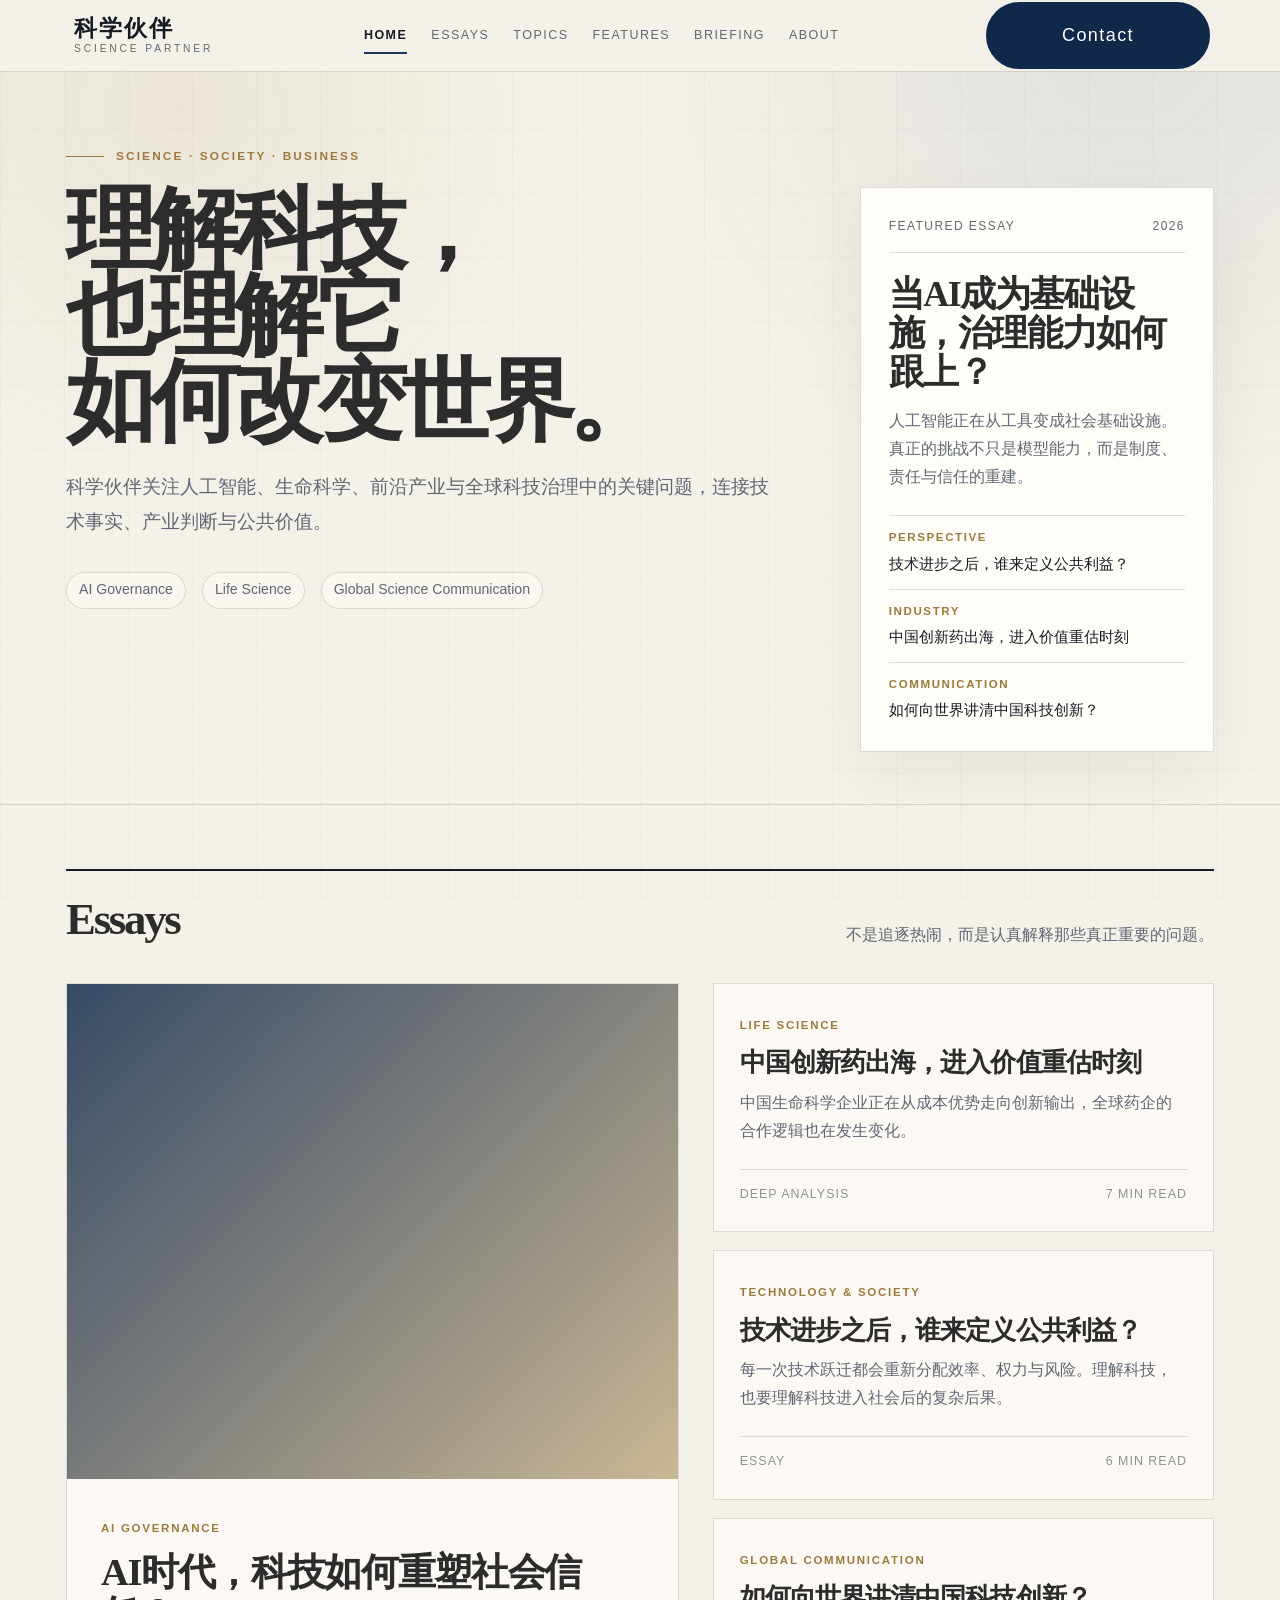
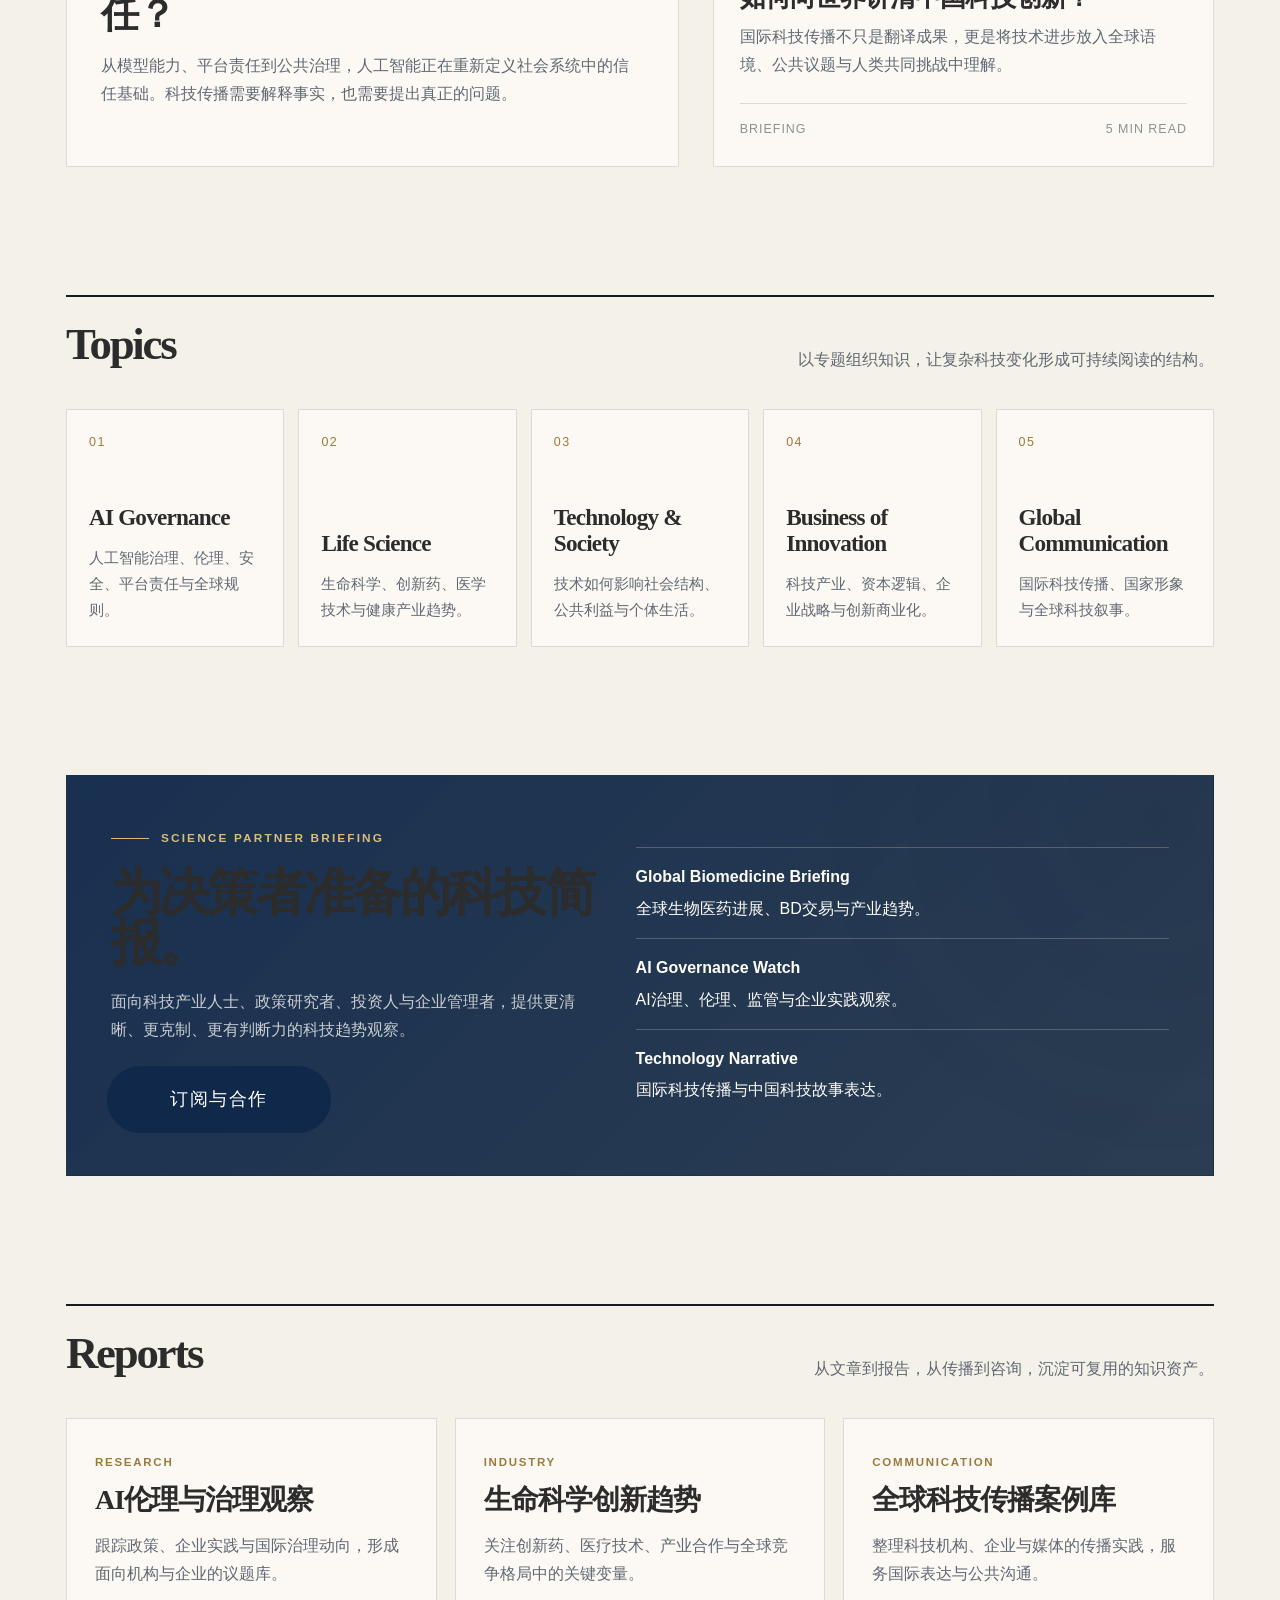
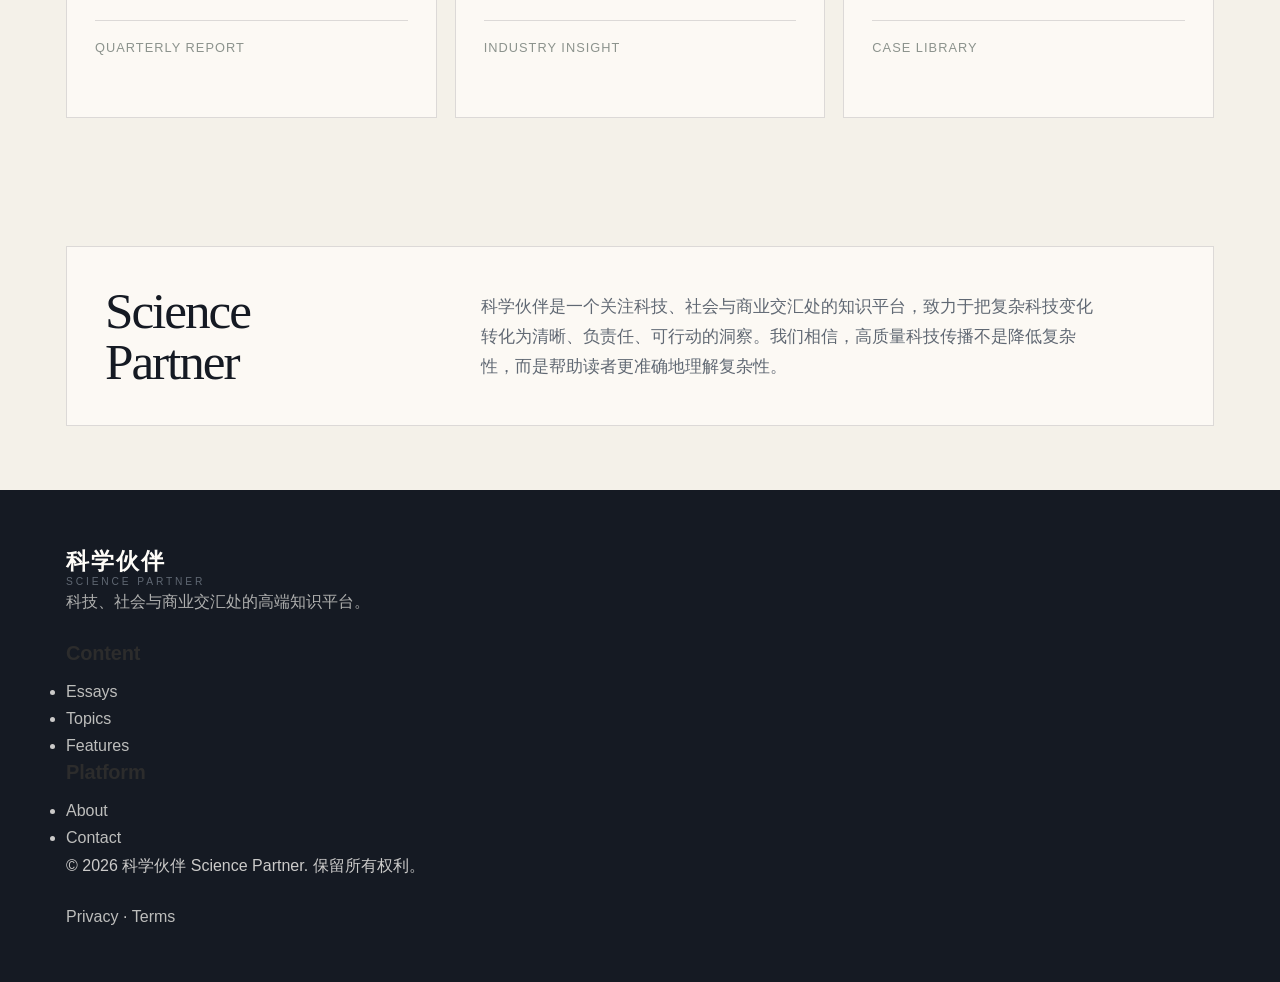
==== commit 5e07fab6: "Redesign homepage as high-end editorial magazine" ====
--- a/index.html
+++ b/index.html
@@ -3,312 +3,298 @@
 <head>
     <meta charset="UTF-8">
     <meta name="viewport" content="width=device-width, initial-scale=1.0, viewport-fit=cover">
-    <title>科学伙伴 - 理解科学，也理解科学如何改变世界</title>
-    <meta name="description" content="科学伙伴是一个面向未来的科学内容品牌，关注人工智能、医学、生命科学与科技社会议题的深度写作。">
-    
-    <!-- Open Graph -->
-    <meta property="og:title" content="科学伙伴 - 理解科学，也理解科学如何改变世界">
-    <meta property="og:description" content="高端科学内容品牌，专注于深度科学写作与传播">
+    <title>科学伙伴 Science Partner｜科技、社会与商业的知识平台</title>
+    <meta name="description" content="科学伙伴是一个关注科技、社会与商业交汇处的高端知识平台，聚焦人工智能治理、生命科学、前沿产业与国际科技传播。">
+    <meta property="og:title" content="科学伙伴 Science Partner｜科技、社会与商业的知识平台">
+    <meta property="og:description" content="一个具有国际视野、专业判断与出版物气质的科技知识平台。">
     <meta property="og:type" content="website">
-    <meta property="og:url" content="https://sciencepartner.com.cn">
-    
-    <!-- 字体预加载 -->
+    <meta property="og:url" content="https://sciencepartner.github.io">
     <link rel="preconnect" href="https://fonts.googleapis.com">
     <link rel="preconnect" href="https://fonts.gstatic.com" crossorigin>
-    
-    <!-- CSS -->
     <link rel="stylesheet" href="css/main.css">
     <link rel="stylesheet" href="css/components.css">
     <link rel="stylesheet" href="css/utilities.css">
     <link rel="stylesheet" href="css/device-adaptive.css">
-    
-    <!-- Favicon -->
+    <link rel="stylesheet" href="css/magazine.css">
     <link rel="icon" type="image/svg+xml" href="assets/icons/favicon.svg">
     <link rel="alternate icon" href="assets/icons/favicon.ico">
-    
-    <!-- 主题颜色 -->
-    <meta name="theme-color" content="#F9F9F7">
-    
-    <!-- 脚本 -->
+    <meta name="theme-color" content="#F4F1E9">
     <script src="js/main.js" defer></script>
     <script src="js/device-detection.js" defer></script>
     <script src="js/mobile-navigation.js" defer></script>
 </head>
 <body>
-    <!-- 导航栏（移动端优化） -->
     <nav class="navbar" role="navigation" aria-label="主导航">
         <div class="container">
             <a href="/" class="navbar-brand">
                 <span class="brand-name">科学伙伴</span>
-                <span class="brand-subtitle">SciencePartner</span>
+                <span class="brand-subtitle">Science Partner</span>
             </a>
-            
-            <!-- 汉堡菜单按钮（移动端显示） -->
             <button class="navbar-toggle" aria-label="切换菜单" aria-expanded="false" aria-controls="navbar-menu">
                 <span class="toggle-icon"></span>
             </button>
-            
-            <!-- 移动端菜单覆盖层 -->
             <div class="navbar-overlay" aria-hidden="true"></div>
-            
-            <!-- 导航菜单 -->
             <div class="navbar-menu" id="navbar-menu" aria-hidden="true">
-                <!-- 菜单关闭按钮（移动端） -->
                 <button class="menu-close" aria-label="关闭菜单">×</button>
-                
                 <ul class="navbar-nav">
-                    <li class="nav-item"><a href="/" class="nav-link active">首页</a></li>
-                    <li class="nav-item"><a href="essays.html" class="nav-link">文章</a></li>
-                    <li class="nav-item"><a href="columns/" class="nav-link">栏目</a></li>
-                    <li class="nav-item"><a href="features/" class="nav-link">专题</a></li>
-                    <li class="nav-item"><a href="about.html" class="nav-link">关于</a></li>
-                    <li class="nav-item"><a href="contact.html" class="nav-link">联系</a></li>
+                    <li class="nav-item"><a href="/" class="nav-link active">Home</a></li>
+                    <li class="nav-item"><a href="essays.html" class="nav-link">Essays</a></li>
+                    <li class="nav-item"><a href="columns/" class="nav-link">Topics</a></li>
+                    <li class="nav-item"><a href="features/" class="nav-link">Features</a></li>
+                    <li class="nav-item"><a href="#briefing" class="nav-link">Briefing</a></li>
+                    <li class="nav-item"><a href="about.html" class="nav-link">About</a></li>
                 </ul>
-                
-                <!-- 菜单底部区域（移动端） -->
                 <div class="menu-footer">
                     <div class="menu-actions">
-                        <a href="essays.html?filter=featured" class="btn btn-primary">开始阅读</a>
-                        <a href="about.html" class="btn btn-outline">了解我们</a>
-                    </div>
-                </div>
-            </div>
-            
-            <!-- 桌面端操作按钮 -->
+                        <a href="essays.html" class="btn btn-primary">开始阅读</a>
+                        <a href="contact.html" class="btn btn-outline">联系合作</a>
+                    </div>
+                </div>
+            </div>
             <div class="navbar-actions">
-                <a href="essays.html?filter=featured" class="btn btn-primary btn-sm">开始阅读</a>
+                <a href="contact.html" class="btn btn-primary btn-sm">Contact</a>
             </div>
         </div>
     </nav>
 
-    <!-- Hero 首屏（移动端优化） -->
-    <header class="hero" role="banner">
+    <header class="editorial-hero" role="banner">
         <div class="container">
-            <div class="hero-content">
-                <h1 class="hero-title">理解科学，也理解科学如何改变世界</h1>
-                <p class="hero-subtitle">
-                    关注人工智能、医学、生命科学与科技社会议题的长期写作。<br>
-                    不是追逐热闹，而是认真解释那些真正重要的问题。
-                </p>
-                <div class="hero-actions">
-                    <a href="#featured-essays" class="btn btn-primary btn-lg">阅读代表文章</a>
-                    <a href="essays.html" class="btn btn-outline btn-lg">浏览全部稿件</a>
-                </div>
-            </div>
-            
-            <div class="hero-scroll">
-                <a href="#featured-essays" class="scroll-indicator" aria-label="向下滚动">
-                    <span class="scroll-arrow"></span>
-                    <span class="scroll-text">探索更多</span>
-                </a>
+            <div class="kicker">Science · Society · Business</div>
+            <div class="hero-magazine-grid">
+                <div>
+                    <h1 class="hero-main-title">
+                        <span class="line">理解科技，</span>
+                        <span class="line">也理解它</span>
+                        <span class="line">如何改变世界。</span>
+                    </h1>
+                    <p class="hero-deck">
+                        科学伙伴关注人工智能、生命科学、前沿产业与全球科技治理中的关键问题，连接技术事实、产业判断与公共价值。
+                    </p>
+                    <div class="hero-meta-row">
+                        <span>AI Governance</span>
+                        <span>Life Science</span>
+                        <span>Global Science Communication</span>
+                    </div>
+                </div>
+                <aside class="issue-panel" aria-label="本期推荐">
+                    <div class="issue-label"><span>Featured Essay</span><span>2026</span></div>
+                    <h2>当AI成为基础设施，治理能力如何跟上？</h2>
+                    <p>
+                        人工智能正在从工具变成社会基础设施。真正的挑战不只是模型能力，而是制度、责任与信任的重建。
+                    </p>
+                    <div class="issue-topics">
+                        <div class="issue-topic"><strong>Perspective</strong>技术进步之后，谁来定义公共利益？</div>
+                        <div class="issue-topic"><strong>Industry</strong>中国创新药出海，进入价值重估时刻</div>
+                        <div class="issue-topic"><strong>Communication</strong>如何向世界讲清中国科技创新？</div>
+                    </div>
+                </aside>
             </div>
         </div>
     </header>
 
-    <!-- 主要内容区域 -->
     <main class="main-content">
-        <div class="container">
-            
-            <!-- 代表稿件 -->
-            <section id="featured-essays" class="section">
+        <section id="featured-essays" class="section">
+            <div class="container">
                 <div class="section-header">
-                    <h2 class="section-title">代表稿件</h2>
-                    <p class="section-subtitle">精选深度科学写作</p>
-                </div>
-                
-                <div class="card-grid">
-                    <!-- 卡片1 -->
-                    <article class="card">
-                        <img src="https://images.unsplash.com/photo-1559757148-5c350d0d3c56?ixlib=rb-4.0.3&auto=format&fit=crop&w=800&q=80" alt="人工智能与医学" class="card-image">
-                        <div class="card-content">
-                            <h3 class="card-title">当AI开始阅读医学影像</h3>
-                            <p class="card-excerpt">深度学习如何改变医学诊断，以及医生与算法的未来协作模式。</p>
-                            <div class="card-meta">
-                                <span class="card-category">AI+医学</span>
-                                <span class="card-date">2026年3月</span>
-                            </div>
-                        </div>
-                    </article>
-                    
-                    <!-- 卡片2 -->
-                    <article class="card">
-                        <img src="https://images.unsplash.com/photo-1532094349884-543bc11b234d?ixlib=rb-4.0.3&auto=format&fit=crop&w=800&q=80" alt="基因编辑" class="card-image">
-                        <div class="card-content">
-                            <h3 class="card-title">CRISPR之后：基因编辑的伦理边界</h3>
-                            <p class="card-excerpt">从治疗疾病到增强人类，我们如何在技术进步与伦理约束之间找到平衡。</p>
-                            <div class="card-meta">
-                                <span class="card-category">生命科学</span>
-                                <span class="card-date">2026年2月</span>
-                            </div>
-                        </div>
-                    </article>
-                    
-                    <!-- 卡片3 -->
-                    <article class="card">
-                        <img src="https://images.unsplash.com/photo-1451187580459-43490279c0fa?ixlib=rb-4.0.3&auto=format&fit=crop&w=800&q=80" alt="气候变化" class="card-image">
-                        <div class="card-content">
-                            <h3 class="card-title">气候工程：是解决方案还是新问题？</h3>
-                            <p class="card-excerpt">地球工程学的前沿探索，以及大规模干预气候系统的风险与机遇。</p>
-                            <div class="card-meta">
-                                <span class="card-category">科技社会</span>
-                                <span class="card-date">2026年1月</span>
-                            </div>
-                        </div>
-                    </article>
-                </div>
-                
-                <div class="section-footer">
-                    <a href="essays.html" class="btn btn-outline">浏览所有文章</a>
-                </div>
-            </section>
-            
-            <!-- 最新文章 -->
-            <section class="section">
+                    <h2 class="section-title">Essays</h2>
+                    <p class="section-subtitle">不是追逐热闹，而是认真解释那些真正重要的问题。</p>
+                </div>
+                <div class="feature-layout">
+                    <article class="lead-card">
+                        <div class="lead-visual" role="img" aria-label="科技与社会的抽象视觉"></div>
+                        <div class="lead-content">
+                            <span class="tag">AI Governance</span>
+                            <h3>AI时代，科技如何重塑社会信任？</h3>
+                            <p>从模型能力、平台责任到公共治理，人工智能正在重新定义社会系统中的信任基础。科技传播需要解释事实，也需要提出真正的问题。</p>
+                        </div>
+                    </article>
+                    <div class="article-stack">
+                        <article class="article-list-card">
+                            <span class="tag">Life Science</span>
+                            <h3>中国创新药出海，进入价值重估时刻</h3>
+                            <p>中国生命科学企业正在从成本优势走向创新输出，全球药企的合作逻辑也在发生变化。</p>
+                            <div class="meta"><span>Deep Analysis</span><span>7 min read</span></div>
+                        </article>
+                        <article class="article-list-card">
+                            <span class="tag">Technology & Society</span>
+                            <h3>技术进步之后，谁来定义公共利益？</h3>
+                            <p>每一次技术跃迁都会重新分配效率、权力与风险。理解科技，也要理解科技进入社会后的复杂后果。</p>
+                            <div class="meta"><span>Essay</span><span>6 min read</span></div>
+                        </article>
+                        <article class="article-list-card">
+                            <span class="tag">Global Communication</span>
+                            <h3>如何向世界讲清中国科技创新？</h3>
+                            <p>国际科技传播不只是翻译成果，更是将技术进步放入全球语境、公共议题与人类共同挑战中理解。</p>
+                            <div class="meta"><span>Briefing</span><span>5 min read</span></div>
+                        </article>
+                    </div>
+                </div>
+            </div>
+        </section>
+
+        <section class="section">
+            <div class="container">
                 <div class="section-header">
-                    <h2 class="section-title">最新文章</h2>
-                    <p class="section-subtitle">持续更新的科学写作</p>
-                </div>
-                
-                <div class="card-grid">
-                    <!-- 卡片4 -->
-                    <article class="card">
-                        <div class="card-content">
-                            <h3 class="card-title">量子计算的实用化路径</h3>
-                            <p class="card-excerpt">从实验室到实际应用，量子计算机面临的技术挑战与商业前景分析。</p>
-                            <div class="card-meta">
-                                <span class="card-category">前沿科技</span>
-                                <span class="card-date">2026年4月</span>
-                            </div>
-                        </div>
-                    </article>
-                    
-                    <!-- 卡片5 -->
-                    <article class="card">
-                        <div class="card-content">
-                            <h3 class="card-title">脑机接口：重新定义人类能力</h3>
-                            <p class="card-excerpt">Neuralink及其他脑机接口技术的进展，以及对未来社会的深远影响。</p>
-                            <div class="card-meta">
-                                <span class="card-category">神经科学</span>
-                                <span class="card-date">2026年3月</span>
-                            </div>
-                        </div>
-                    </article>
-                    
-                    <!-- 卡片6 -->
-                    <article class="card">
-                        <div class="card-content">
-                            <h3 class="card-title">合成生物学：设计生命的工具箱</h3>
-                            <p class="card-excerpt">如何像编程一样设计生物系统，以及这项技术可能带来的产业革命。</p>
-                            <div class="card-meta">
-                                <span class="card-category">生物技术</span>
-                                <span class="card-date">2026年3月</span>
-                            </div>
-                        </div>
-                    </article>
-                </div>
-            </section>
-            
-        </div>
+                    <h2 class="section-title">Topics</h2>
+                    <p class="section-subtitle">以专题组织知识，让复杂科技变化形成可持续阅读的结构。</p>
+                </div>
+                <div class="topics-grid">
+                    <article class="topic-card">
+                        <span class="topic-number">01</span>
+                        <div>
+                            <h3>AI Governance</h3>
+                            <p>人工智能治理、伦理、安全、平台责任与全球规则。</p>
+                        </div>
+                    </article>
+                    <article class="topic-card">
+                        <span class="topic-number">02</span>
+                        <div>
+                            <h3>Life Science</h3>
+                            <p>生命科学、创新药、医学技术与健康产业趋势。</p>
+                        </div>
+                    </article>
+                    <article class="topic-card">
+                        <span class="topic-number">03</span>
+                        <div>
+                            <h3>Technology & Society</h3>
+                            <p>技术如何影响社会结构、公共利益与个体生活。</p>
+                        </div>
+                    </article>
+                    <article class="topic-card">
+                        <span class="topic-number">04</span>
+                        <div>
+                            <h3>Business of Innovation</h3>
+                            <p>科技产业、资本逻辑、企业战略与创新商业化。</p>
+                        </div>
+                    </article>
+                    <article class="topic-card">
+                        <span class="topic-number">05</span>
+                        <div>
+                            <h3>Global Communication</h3>
+                            <p>国际科技传播、国家形象与全球科技叙事。</p>
+                        </div>
+                    </article>
+                </div>
+            </div>
+        </section>
+
+        <section id="briefing" class="section">
+            <div class="container">
+                <div class="briefing-box">
+                    <div>
+                        <div class="kicker">Science Partner Briefing</div>
+                        <h2>为决策者准备的科技简报。</h2>
+                        <p>面向科技产业人士、政策研究者、投资人与企业管理者，提供更清晰、更克制、更有判断力的科技趋势观察。</p>
+                        <a href="contact.html" class="btn btn-primary">订阅与合作</a>
+                    </div>
+                    <div class="briefing-points">
+                        <div class="briefing-point"><strong>Global Biomedicine Briefing</strong><span>全球生物医药进展、BD交易与产业趋势。</span></div>
+                        <div class="briefing-point"><strong>AI Governance Watch</strong><span>AI治理、伦理、监管与企业实践观察。</span></div>
+                        <div class="briefing-point"><strong>Technology Narrative</strong><span>国际科技传播与中国科技故事表达。</span></div>
+                    </div>
+                </div>
+            </div>
+        </section>
+
+        <section class="section">
+            <div class="container">
+                <div class="section-header">
+                    <h2 class="section-title">Reports</h2>
+                    <p class="section-subtitle">从文章到报告，从传播到咨询，沉淀可复用的知识资产。</p>
+                </div>
+                <div class="report-grid">
+                    <article class="report-card">
+                        <span class="tag">Research</span>
+                        <h3>AI伦理与治理观察</h3>
+                        <p>跟踪政策、企业实践与国际治理动向，形成面向机构与企业的议题库。</p>
+                        <div class="report-foot">Quarterly Report</div>
+                    </article>
+                    <article class="report-card">
+                        <span class="tag">Industry</span>
+                        <h3>生命科学创新趋势</h3>
+                        <p>关注创新药、医疗技术、产业合作与全球竞争格局中的关键变量。</p>
+                        <div class="report-foot">Industry Insight</div>
+                    </article>
+                    <article class="report-card">
+                        <span class="tag">Communication</span>
+                        <h3>全球科技传播案例库</h3>
+                        <p>整理科技机构、企业与媒体的传播实践，服务国际表达与公共沟通。</p>
+                        <div class="report-foot">Case Library</div>
+                    </article>
+                </div>
+            </div>
+        </section>
+
+        <section class="section">
+            <div class="container">
+                <div class="about-strip">
+                    <div class="about-mark">Science<br>Partner</div>
+                    <p>
+                        科学伙伴是一个关注科技、社会与商业交汇处的知识平台，致力于把复杂科技变化转化为清晰、负责任、可行动的洞察。我们相信，高质量科技传播不是降低复杂性，而是帮助读者更准确地理解复杂性。
+                    </p>
+                </div>
+            </div>
+        </section>
     </main>
 
-    <!-- 页脚 -->
     <footer class="footer">
         <div class="container">
             <div class="footer-content">
                 <div class="footer-brand">
                     <a href="/" class="navbar-brand">
                         <span class="brand-name">科学伙伴</span>
-                        <span class="brand-subtitle">SciencePartner</span>
+                        <span class="brand-subtitle">Science Partner</span>
                     </a>
-                    <p class="footer-description">
-                        高端科学内容品牌，专注于深度科学写作与传播。
-                    </p>
-                </div>
-                
+                    <p class="footer-description">科技、社会与商业交汇处的高端知识平台。</p>
+                </div>
                 <div class="footer-links">
                     <div class="footer-column">
-                        <h4 class="footer-title">内容</h4>
+                        <h4 class="footer-title">Content</h4>
                         <ul class="footer-nav">
-                            <li><a href="essays.html">文章</a></li>
-                            <li><a href="columns/">栏目</a></li>
-                            <li><a href="features/">专题</a></li>
+                            <li><a href="essays.html">Essays</a></li>
+                            <li><a href="columns/">Topics</a></li>
+                            <li><a href="features/">Features</a></li>
                         </ul>
                     </div>
-                    
                     <div class="footer-column">
-                        <h4 class="footer-title">关于</h4>
+                        <h4 class="footer-title">Platform</h4>
                         <ul class="footer-nav">
-                            <li><a href="about.html">品牌故事</a></li>
-                            <li><a href="contact.html">联系我们</a></li>
+                            <li><a href="about.html">About</a></li>
+                            <li><a href="contact.html">Contact</a></li>
                         </ul>
                     </div>
                 </div>
             </div>
-            
             <div class="footer-bottom">
-                <p class="footer-copyright">
-                    &copy; 2026 科学伙伴 SciencePartner. 保留所有权利。
-                </p>
-                <p class="footer-legal">
-                    <a href="#">隐私政策</a> · <a href="#">使用条款</a>
-                </p>
+                <p class="footer-copyright">&copy; 2026 科学伙伴 Science Partner. 保留所有权利。</p>
+                <p class="footer-legal"><a href="#">Privacy</a> · <a href="#">Terms</a></p>
             </div>
         </div>
     </footer>
 
-    <!-- 设备检测初始化脚本 -->
     <script>
-        // 确保设备检测在DOM加载后运行
         document.addEventListener('DOMContentLoaded', function() {
-            // 如果设备检测脚本未加载，提供基本功能
             if (!window.deviceDetection) {
-                console.warn('设备检测脚本未加载，使用基础检测');
-                
-                // 基础设备检测
                 const isMobile = window.innerWidth < 768;
                 const isTablet = window.innerWidth >= 768 && window.innerWidth < 1024;
                 const isDesktop = window.innerWidth >= 1024;
                 const isPortrait = window.innerHeight > window.innerWidth;
-                
-                // 设置基础类名
                 const html = document.documentElement;
                 if (isMobile) html.classList.add('device-mobile');
                 if (isTablet) html.classList.add('device-tablet');
                 if (isDesktop) html.classList.add('device-desktop');
                 if (isPortrait) html.classList.add('orientation-portrait');
                 else html.classList.add('orientation-landscape');
-                
-                // 设置布局类
-                if (isMobile && isPortrait) {
-                    html.classList.add('layout-mobile-portrait');
-                } else if (isMobile && !isPortrait) {
-                    html.classList.add('layout-mobile-landscape');
-                } else if (isDesktop) {
-                    html.classList.add('layout-desktop');
-                }
-            }
-            
-            // 初始化移动端导航（如果脚本已加载）
-            if (window.mobileNavigation) {
-                console.log('移动端导航已初始化');
             }
         });
-        
-        // 处理方向变化
         window.addEventListener('orientationchange', function() {
             setTimeout(function() {
-                // 重新设置方向类
                 const html = document.documentElement;
                 const isPortrait = window.innerHeight > window.innerWidth;
-                
                 html.classList.remove('orientation-portrait', 'orientation-landscape');
-                if (isPortrait) {
-                    html.classList.add('orientation-portrait');
-                } else {
-                    html.classList.add('orientation-landscape');
-                }
+                html.classList.add(isPortrait ? 'orientation-portrait' : 'orientation-landscape');
             }, 100);
         });
     </script>
 </body>
-</html>+</html>
--- a/css/magazine.css
+++ b/css/magazine.css
@@ -0,0 +1,398 @@
+/* Science Partner - Editorial Magazine Upgrade */
+:root {
+  --sp-bg: #f4f1e9;
+  --sp-paper: #fffdf8;
+  --sp-ink: #151a23;
+  --sp-muted: #606873;
+  --sp-faint: #8c938d;
+  --sp-line: rgba(21, 26, 35, 0.14);
+  --sp-blue: #10284a;
+  --sp-gold: #9b7a3d;
+  --sp-sage: #6f7f73;
+  --sp-warm: #ebe4d6;
+  --sp-serif: Georgia, 'Times New Roman', 'Noto Serif SC', 'Songti SC', SimSun, serif;
+  --sp-sans: -apple-system, BlinkMacSystemFont, 'Segoe UI', 'Noto Sans SC', 'PingFang SC', 'Microsoft YaHei', sans-serif;
+}
+
+html { scroll-behavior: smooth; }
+body {
+  background: var(--sp-bg);
+  color: var(--sp-ink);
+  font-family: var(--sp-sans);
+}
+body::before {
+  content: '';
+  position: fixed;
+  inset: 0;
+  pointer-events: none;
+  z-index: -1;
+  background:
+    radial-gradient(circle at 14% 12%, rgba(155,122,61,.09), transparent 28%),
+    radial-gradient(circle at 88% 4%, rgba(16,40,74,.08), transparent 34%),
+    linear-gradient(90deg, rgba(21,26,35,.025) 1px, transparent 1px),
+    linear-gradient(rgba(21,26,35,.018) 1px, transparent 1px);
+  background-size: auto, auto, 64px 64px, 64px 64px;
+}
+
+.container { max-width: 1180px; }
+.navbar {
+  position: sticky;
+  height: 72px;
+  background: rgba(244,241,233,.92);
+  border-bottom: 1px solid var(--sp-line);
+  box-shadow: none;
+}
+.navbar .container { height: 100%; }
+.navbar-brand { color: var(--sp-ink); padding: 0; margin: 0; }
+.brand-name {
+  font-family: var(--sp-serif);
+  font-size: 1.45rem;
+  letter-spacing: .08em;
+  font-weight: 700;
+}
+.brand-subtitle {
+  font-size: .64rem;
+  letter-spacing: .28em;
+  color: var(--sp-muted);
+}
+.navbar-nav { gap: 2rem; }
+.nav-link {
+  color: var(--sp-muted);
+  font-size: .78rem;
+  letter-spacing: .12em;
+  text-transform: uppercase;
+}
+.nav-link:hover,
+.nav-link.active { color: var(--sp-ink); background: transparent; }
+.btn-primary,
+.btn-outline {
+  border-radius: 999px;
+  letter-spacing: .08em;
+  box-shadow: none;
+}
+.btn-primary {
+  background: var(--sp-blue);
+  border-color: var(--sp-blue);
+}
+.btn-primary:hover { background: #17345e; box-shadow: none; }
+.btn-outline {
+  border-color: var(--sp-line);
+  color: var(--sp-blue);
+  background: transparent;
+}
+.btn-outline:hover { background: rgba(16,40,74,.05); box-shadow: none; }
+
+.editorial-hero {
+  padding: 66px 0 52px;
+  border-bottom: 1px solid var(--sp-line);
+}
+.kicker {
+  display: inline-flex;
+  align-items: center;
+  gap: .75rem;
+  color: var(--sp-gold);
+  font-size: .74rem;
+  letter-spacing: .18em;
+  text-transform: uppercase;
+  font-weight: 700;
+  margin-bottom: 1.25rem;
+}
+.kicker::before {
+  content: '';
+  width: 38px;
+  height: 1px;
+  background: var(--sp-gold);
+}
+.hero-magazine-grid {
+  display: grid;
+  grid-template-columns: minmax(0, 1.35fr) minmax(320px, .65fr);
+  gap: 58px;
+  align-items: stretch;
+}
+.hero-main-title {
+  font-family: var(--sp-serif);
+  font-size: clamp(3.2rem, 7vw, 7.2rem);
+  line-height: .96;
+  letter-spacing: -.07em;
+  margin: 0 0 1.5rem;
+  max-width: 920px;
+}
+.hero-main-title .line { display: block; }
+.hero-deck {
+  font-size: clamp(1.05rem, 1.5vw, 1.32rem);
+  line-height: 1.85;
+  color: var(--sp-muted);
+  max-width: 720px;
+  margin-bottom: 2rem;
+}
+.hero-meta-row {
+  display: flex;
+  flex-wrap: wrap;
+  gap: .8rem 1rem;
+  align-items: center;
+  color: var(--sp-muted);
+  font-size: .88rem;
+}
+.hero-meta-row span {
+  border: 1px solid var(--sp-line);
+  border-radius: 999px;
+  padding: .35rem .75rem;
+  background: rgba(255,253,248,.48);
+}
+.issue-panel {
+  background: var(--sp-paper);
+  border: 1px solid var(--sp-line);
+  padding: 28px;
+  min-height: 100%;
+  box-shadow: 0 24px 60px rgba(21,26,35,.06);
+}
+.issue-label {
+  display: flex;
+  justify-content: space-between;
+  color: var(--sp-muted);
+  font-size: .75rem;
+  letter-spacing: .12em;
+  text-transform: uppercase;
+  padding-bottom: 1rem;
+  border-bottom: 1px solid var(--sp-line);
+  margin-bottom: 1.4rem;
+}
+.issue-panel h2 {
+  font-family: var(--sp-serif);
+  font-size: clamp(1.8rem, 2.8vw, 2.7rem);
+  line-height: 1.08;
+  letter-spacing: -.04em;
+  margin-bottom: 1rem;
+}
+.issue-panel p { color: var(--sp-muted); line-height: 1.75; margin-bottom: 1.3rem; }
+.issue-topics {
+  display: grid;
+  gap: .75rem;
+  margin-top: 1.5rem;
+}
+.issue-topic {
+  border-top: 1px solid var(--sp-line);
+  padding-top: .75rem;
+  color: var(--sp-ink);
+  font-size: .95rem;
+}
+.issue-topic strong {
+  display: block;
+  font-size: .72rem;
+  letter-spacing: .14em;
+  color: var(--sp-gold);
+  text-transform: uppercase;
+  margin-bottom: .18rem;
+}
+
+.section { padding: 64px 0; }
+.section-header {
+  display: flex;
+  justify-content: space-between;
+  align-items: end;
+  gap: 2rem;
+  border-top: 2px solid var(--sp-ink);
+  padding-top: 1.15rem;
+  margin-bottom: 2.2rem;
+}
+.section-title {
+  font-family: var(--sp-serif);
+  font-size: clamp(2rem, 3.5vw, 3.8rem);
+  letter-spacing: -.05em;
+  margin: 0;
+}
+.section-subtitle {
+  color: var(--sp-muted);
+  max-width: 460px;
+  margin: 0;
+  line-height: 1.7;
+}
+
+.feature-layout {
+  display: grid;
+  grid-template-columns: 1.1fr .9fr;
+  gap: 34px;
+}
+.lead-card,
+.article-list-card,
+.topic-card,
+.briefing-box,
+.report-card,
+.about-strip {
+  background: rgba(255,253,248,.72);
+  border: 1px solid var(--sp-line);
+}
+.lead-card {
+  min-height: 560px;
+  display: grid;
+  grid-template-rows: 1fr auto;
+  overflow: hidden;
+}
+.lead-visual {
+  min-height: 300px;
+  background:
+    linear-gradient(135deg, rgba(16,40,74,.84), rgba(155,122,61,.52)),
+    url('https://images.unsplash.com/photo-1451187580459-43490279c0fa?auto=format&fit=crop&w=1400&q=80') center/cover;
+}
+.lead-content { padding: 34px; }
+.tag {
+  display: inline-flex;
+  color: var(--sp-gold);
+  font-size: .72rem;
+  letter-spacing: .15em;
+  text-transform: uppercase;
+  font-weight: 700;
+  margin-bottom: .8rem;
+}
+.lead-card h3,
+.article-list-card h3,
+.topic-card h3,
+.report-card h3 {
+  font-family: var(--sp-serif);
+  letter-spacing: -.035em;
+  line-height: 1.1;
+}
+.lead-card h3 { font-size: clamp(2rem, 3vw, 3.1rem); }
+.lead-card p,
+.article-list-card p,
+.topic-card p,
+.report-card p,
+.briefing-box p,
+.about-strip p {
+  color: var(--sp-muted);
+  line-height: 1.75;
+}
+.article-stack { display: grid; gap: 18px; }
+.article-list-card { padding: 26px; }
+.article-list-card h3 { font-size: 1.65rem; margin-bottom: .7rem; }
+.article-list-card .meta {
+  display: flex;
+  justify-content: space-between;
+  gap: 1rem;
+  border-top: 1px solid var(--sp-line);
+  padding-top: .9rem;
+  margin-top: 1.2rem;
+  color: var(--sp-faint);
+  font-size: .78rem;
+  letter-spacing: .08em;
+  text-transform: uppercase;
+}
+
+.topics-grid {
+  display: grid;
+  grid-template-columns: repeat(5, 1fr);
+  gap: 14px;
+}
+.topic-card {
+  min-height: 238px;
+  padding: 22px;
+  display: flex;
+  flex-direction: column;
+  justify-content: space-between;
+  transition: transform .2s ease, background .2s ease;
+}
+.topic-card:hover { transform: translateY(-4px); background: var(--sp-paper); }
+.topic-number { color: var(--sp-gold); font-size: .78rem; letter-spacing: .12em; }
+.topic-card h3 { font-size: 1.45rem; }
+.topic-card p { font-size: .92rem; margin: 0; }
+
+.briefing-box {
+  display: grid;
+  grid-template-columns: .95fr 1.05fr;
+  gap: 42px;
+  padding: 44px;
+  background:
+    linear-gradient(135deg, rgba(16,40,74,.965), rgba(30,49,72,.94)),
+    radial-gradient(circle at 95% 10%, rgba(155,122,61,.36), transparent 32%);
+  color: #fffdf8;
+}
+.briefing-box .kicker { color: #d8bc7b; }
+.briefing-box .kicker::before { background: #d8bc7b; }
+.briefing-box h2 {
+  font-family: var(--sp-serif);
+  font-size: clamp(2.2rem, 4vw, 4.5rem);
+  line-height: .98;
+  letter-spacing: -.055em;
+}
+.briefing-box p { color: rgba(255,253,248,.76); }
+.briefing-points { display: grid; gap: 16px; align-content: center; }
+.briefing-point {
+  border-top: 1px solid rgba(255,253,248,.22);
+  padding-top: 15px;
+}
+.briefing-point strong { display:block; margin-bottom:.28rem; color:#fffdf8; }
+
+.report-grid {
+  display: grid;
+  grid-template-columns: repeat(3, 1fr);
+  gap: 18px;
+}
+.report-card { padding: 28px; min-height: 300px; }
+.report-card h3 { font-size: 1.75rem; }
+.report-card .report-foot {
+  margin-top: 2rem;
+  padding-top: 1rem;
+  border-top: 1px solid var(--sp-line);
+  color: var(--sp-faint);
+  font-size: .8rem;
+  letter-spacing: .08em;
+  text-transform: uppercase;
+}
+
+.about-strip {
+  display: grid;
+  grid-template-columns: .65fr 1.35fr;
+  gap: 42px;
+  padding: 38px;
+  align-items: center;
+}
+.about-mark {
+  font-family: var(--sp-serif);
+  font-size: clamp(2rem, 4vw, 4rem);
+  letter-spacing: -.04em;
+  line-height: 1;
+}
+.about-strip p { font-size: 1.08rem; margin: 0; }
+
+.footer {
+  background: #151a23;
+  color: rgba(255,253,248,.78);
+  padding: 58px 0 28px;
+}
+.footer .navbar-brand,
+.footer .brand-name { color: #fffdf8; }
+.footer-description { color: rgba(255,253,248,.66); }
+.footer a { color: rgba(255,253,248,.72); }
+.footer-bottom { border-top-color: rgba(255,253,248,.18); }
+
+@media (max-width: 1023px) {
+  .navbar { height: 58px; }
+  .navbar-menu { background: var(--sp-paper); }
+  .hero-magazine-grid,
+  .feature-layout,
+  .briefing-box,
+  .about-strip { grid-template-columns: 1fr; }
+  .topics-grid { grid-template-columns: repeat(2, 1fr); }
+  .report-grid { grid-template-columns: 1fr; }
+  .editorial-hero { padding: 40px 0 34px; }
+  .hero-main-title { font-size: clamp(2.9rem, 15vw, 5.2rem); }
+  .issue-panel { padding: 22px; }
+  .section { padding: 42px 0; }
+  .section-header { display: block; }
+  .section-subtitle { margin-top: .7rem; }
+  .lead-card { min-height: auto; }
+  .lead-content, .briefing-box, .about-strip { padding: 26px; }
+}
+
+@media (max-width: 620px) {
+  .container { padding: 0 18px; }
+  .brand-name { font-size: 1.18rem; }
+  .brand-subtitle { font-size: .56rem; }
+  .hero-meta-row span { width: 100%; }
+  .topics-grid { grid-template-columns: 1fr; }
+  .topic-card { min-height: 190px; }
+  .article-list-card, .report-card { padding: 22px; }
+  .article-list-card .meta { display: grid; }
+  .lead-visual { min-height: 220px; }
+  .hero-main-title { letter-spacing: -.06em; }
+}
